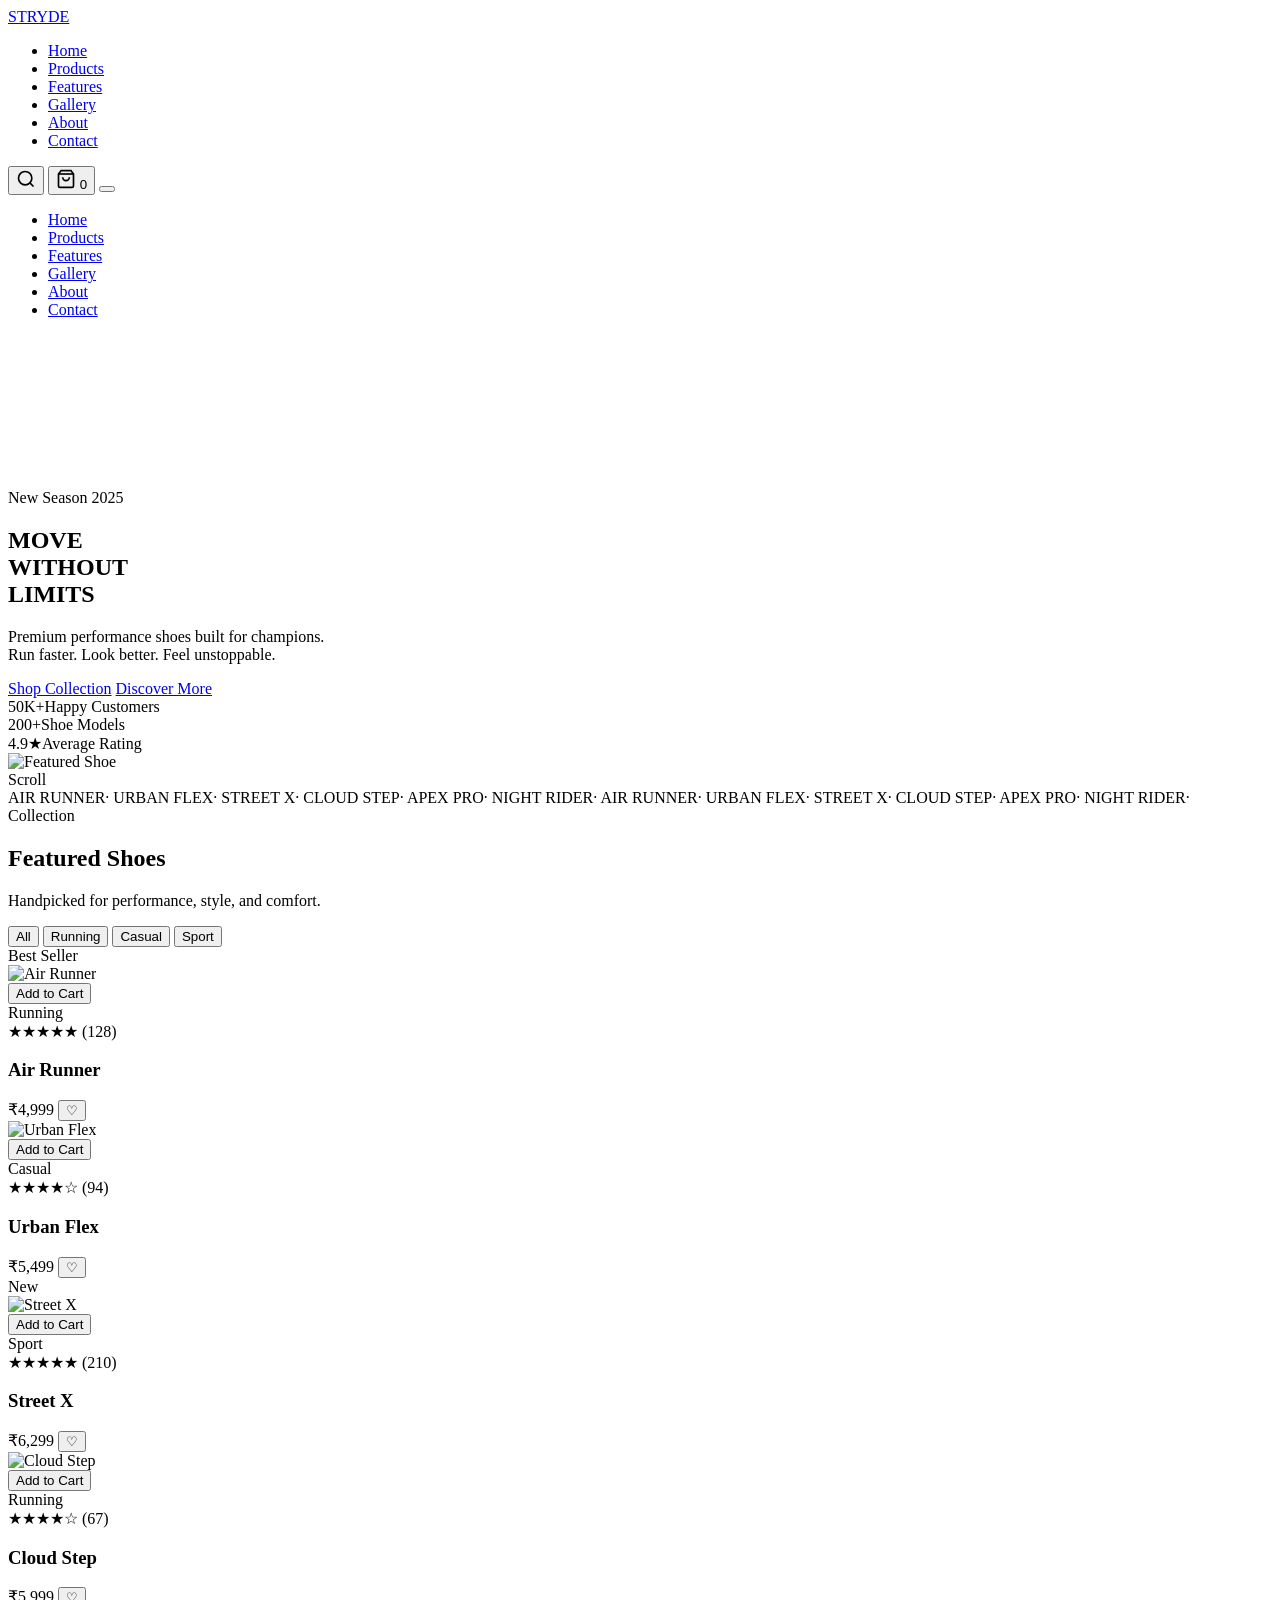
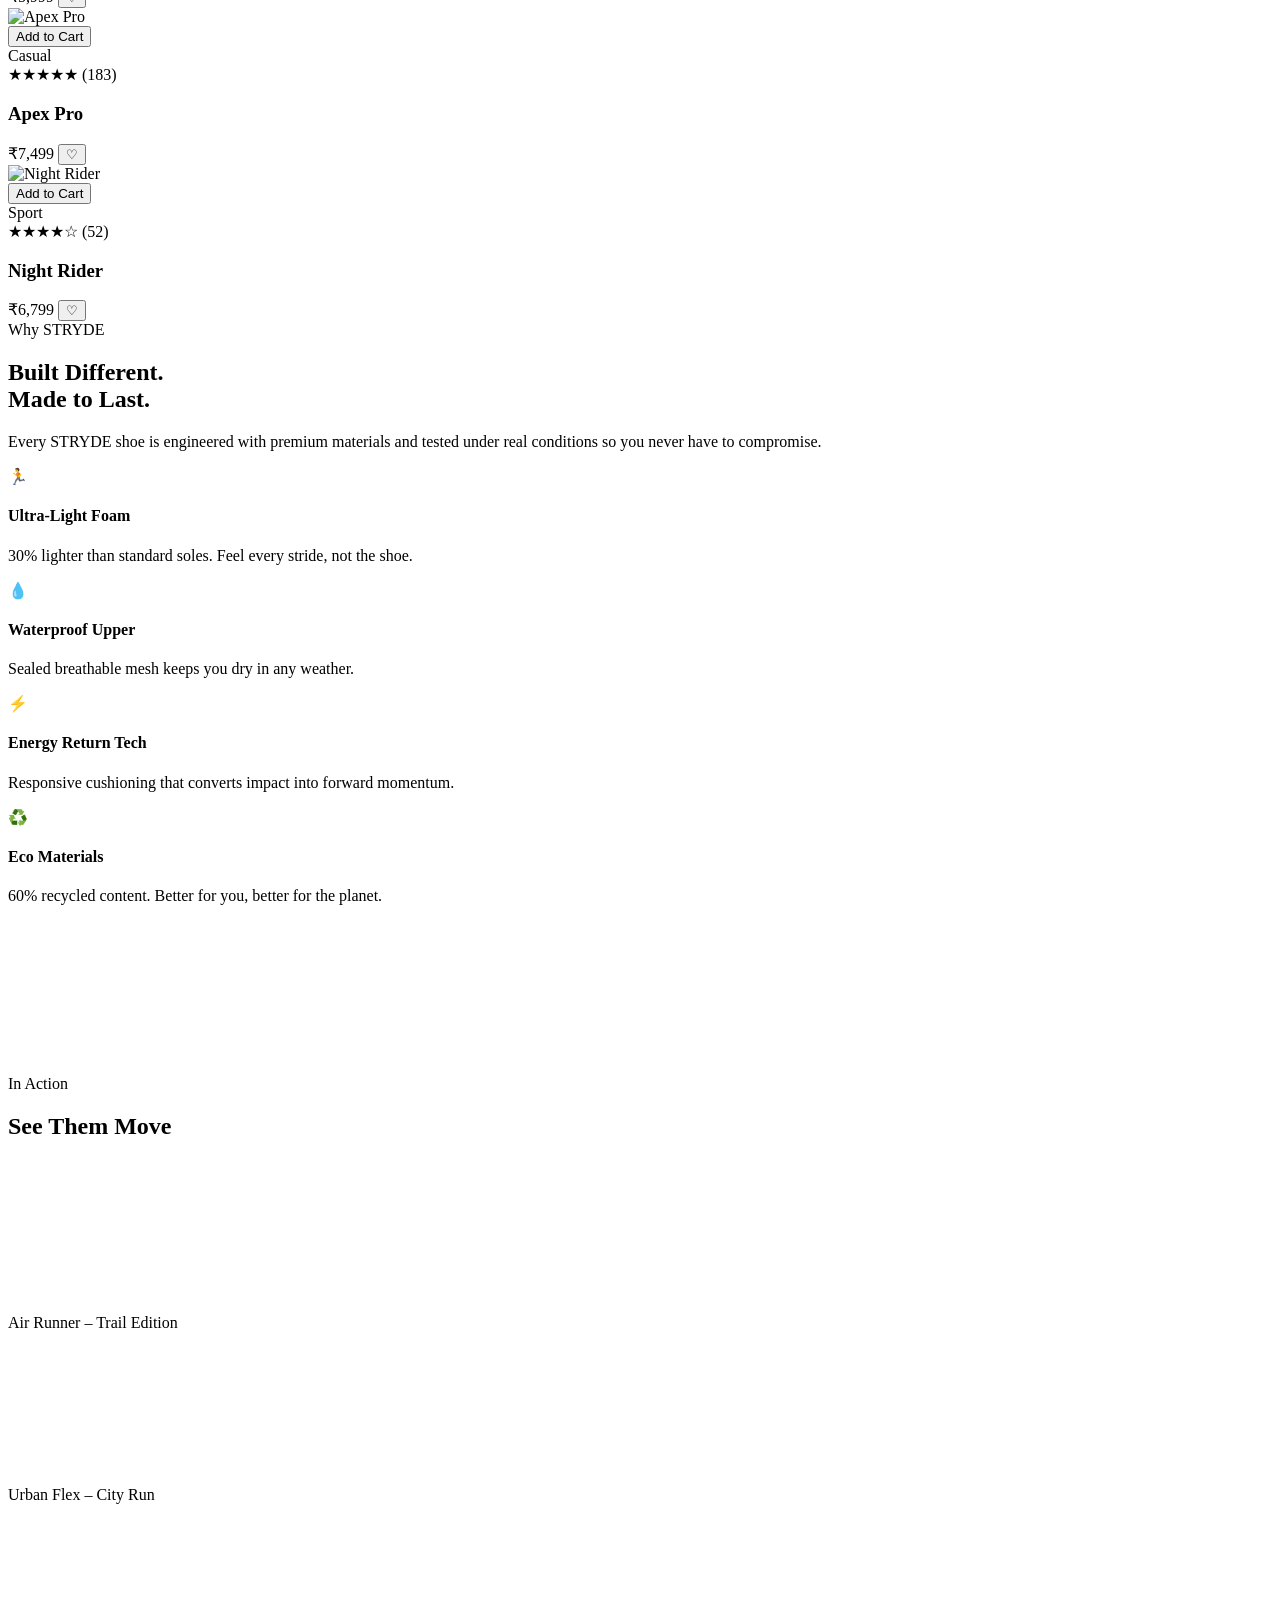
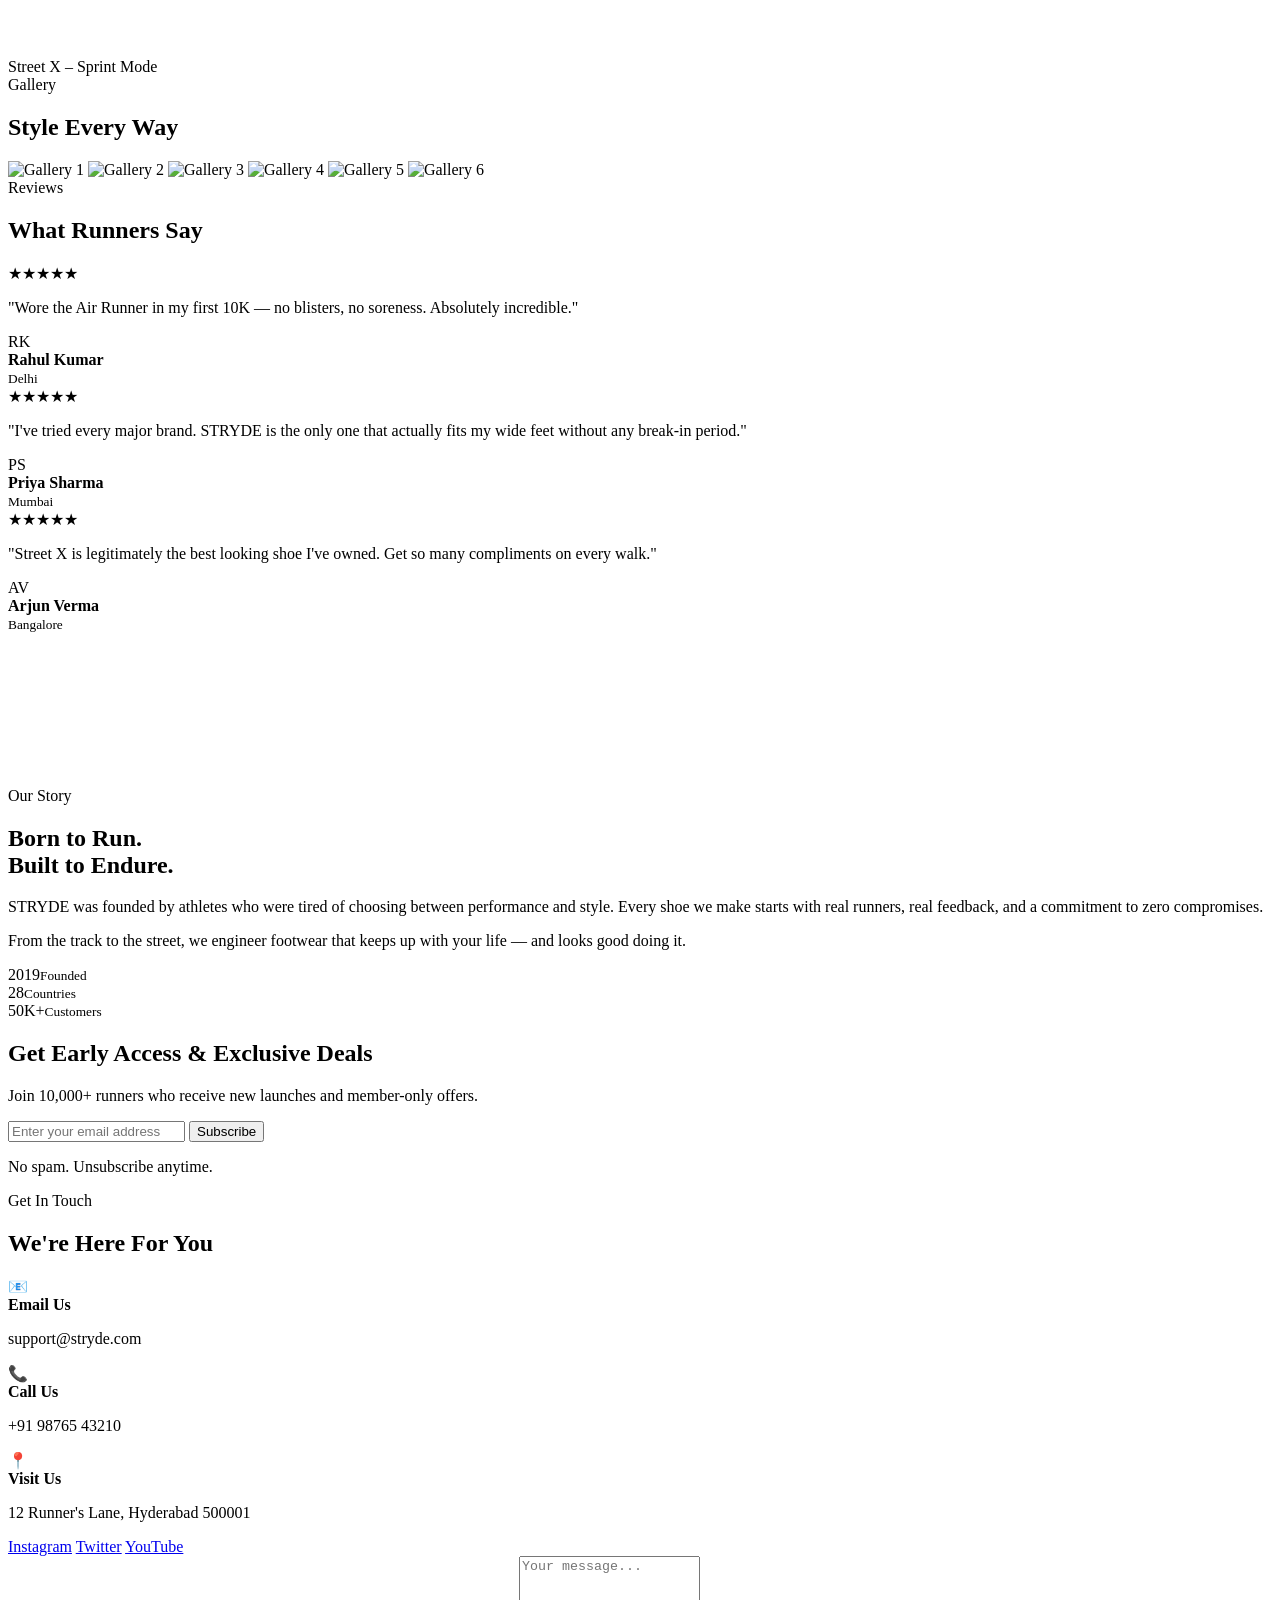
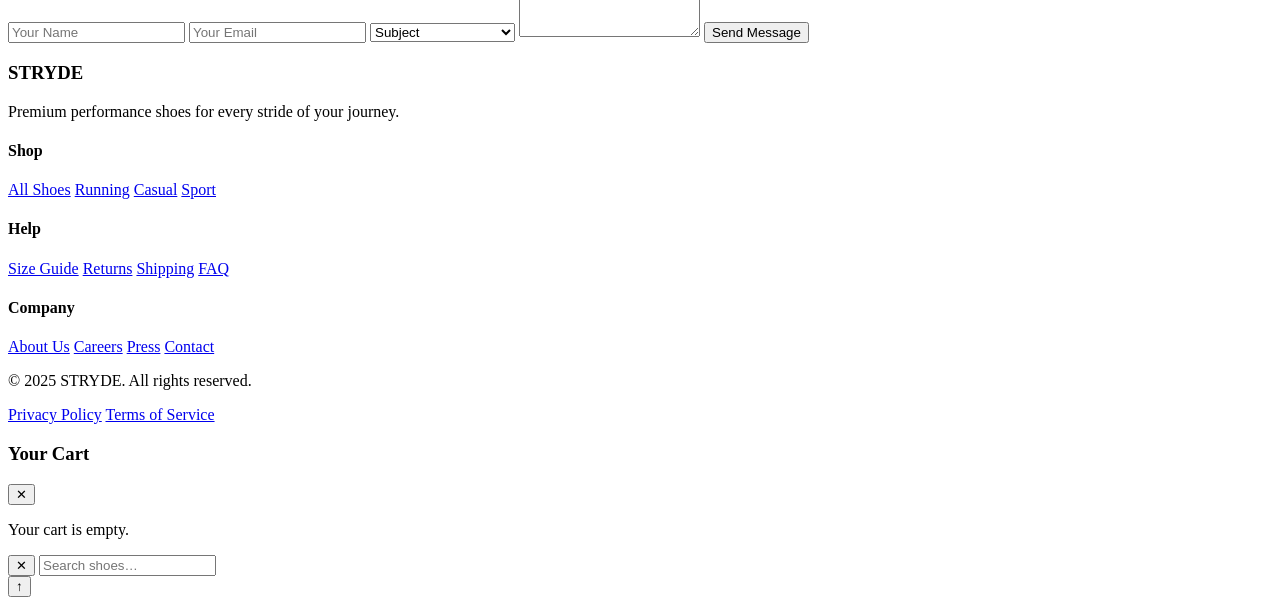
==== index.html @ 914f5aed "Add initial index.html for STRYDE website" ====
<!DOCTYPE html>
<html lang="en">
<head>
  <meta charset="UTF-8">
  <meta name="viewport" content="width=device-width, initial-scale=1.0">
  <title>STRYDE – Premium Performance Shoes</title>
  <meta name="description" content="STRYDE – Premium performance shoes. Run faster. Look better. Feel unstoppable.">
  <link rel="preconnect" href="https://fonts.googleapis.com">
  <link href="https://fonts.googleapis.com/css2?family=Bebas+Neue&family=Inter:wght@300;400;500;600;700&display=swap" rel="stylesheet">
  <link rel="stylesheet" href="style.css">
</head>
<body>

<!-- ===== NAVBAR ===== -->
<header id="navbar">
  <nav class="nav-container">
    <a href="#" class="logo">STRYDE</a>
    <ul class="nav-links">
      <li><a href="#hero">Home</a></li>
      <li><a href="#products">Products</a></li>
      <li><a href="#features">Features</a></li>
      <li><a href="#gallery">Gallery</a></li>
      <li><a href="#about">About</a></li>
      <li><a href="#contact">Contact</a></li>
    </ul>
    <div class="nav-actions">
      <button class="icon-btn" id="searchBtn" aria-label="Search">
        <svg width="20" height="20" fill="none" stroke="currentColor" stroke-width="2" viewBox="0 0 24 24"><circle cx="11" cy="11" r="8"/><path d="m21 21-4.35-4.35"/></svg>
      </button>
      <button class="icon-btn cart-btn" id="cartBtn" aria-label="Cart">
        <svg width="20" height="20" fill="none" stroke="currentColor" stroke-width="2" viewBox="0 0 24 24"><path d="M6 2 3 6v14a2 2 0 0 0 2 2h14a2 2 0 0 0 2-2V6l-3-4z"/><line x1="3" y1="6" x2="21" y2="6"/><path d="M16 10a4 4 0 0 1-8 0"/></svg>
        <span class="cart-count" id="cartCount">0</span>
      </button>
      <button class="hamburger" id="hamburger" aria-label="Menu">
        <span></span><span></span><span></span>
      </button>
    </div>
  </nav>
</header>

<!-- Mobile Menu -->
<div class="mobile-menu" id="mobileMenu">
  <ul>
    <li><a href="#hero" class="mob-link">Home</a></li>
    <li><a href="#products" class="mob-link">Products</a></li>
    <li><a href="#features" class="mob-link">Features</a></li>
    <li><a href="#gallery" class="mob-link">Gallery</a></li>
    <li><a href="#about" class="mob-link">About</a></li>
    <li><a href="#contact" class="mob-link">Contact</a></li>
  </ul>
</div>

<!-- ===== HERO ===== -->
<section id="hero" class="hero">
  <div class="hero-bg-video">
    <video autoplay muted loop playsinline>
      <source src="video/video.mp4" type="video/mp4">
    </video>
    <div class="hero-overlay"></div>
  </div>
  <div class="hero-content">
    <span class="hero-eyebrow">New Season 2025</span>
    <h1 class="hero-title">MOVE<br><span class="outline-text">WITHOUT</span><br>LIMITS</h1>
    <p class="hero-sub">Premium performance shoes built for champions.<br>Run faster. Look better. Feel unstoppable.</p>
    <div class="hero-cta">
      <a href="#products" class="btn-primary">Shop Collection</a>
      <a href="#features" class="btn-ghost">Discover More</a>
    </div>
    <div class="hero-stats">
      <div class="stat"><span class="stat-num">50K+</span><span class="stat-label">Happy Customers</span></div>
      <div class="stat-divider"></div>
      <div class="stat"><span class="stat-num">200+</span><span class="stat-label">Shoe Models</span></div>
      <div class="stat-divider"></div>
      <div class="stat"><span class="stat-num">4.9★</span><span class="stat-label">Average Rating</span></div>
    </div>
  </div>
  <div class="hero-shoe-img">
    <img src="images/shoe1.jpg" alt="Featured Shoe" class="floating-shoe">
  </div>
  <div class="scroll-hint">
    <span>Scroll</span>
    <div class="scroll-line"></div>
  </div>
</section>

<!-- ===== MARQUEE ===== -->
<div class="marquee-band">
  <div class="marquee-track">
    <span>AIR RUNNER</span><span>·</span>
    <span>URBAN FLEX</span><span>·</span>
    <span>STREET X</span><span>·</span>
    <span>CLOUD STEP</span><span>·</span>
    <span>APEX PRO</span><span>·</span>
    <span>NIGHT RIDER</span><span>·</span>
    <span>AIR RUNNER</span><span>·</span>
    <span>URBAN FLEX</span><span>·</span>
    <span>STREET X</span><span>·</span>
    <span>CLOUD STEP</span><span>·</span>
    <span>APEX PRO</span><span>·</span>
    <span>NIGHT RIDER</span><span>·</span>
  </div>
</div>

<!-- ===== PRODUCTS ===== -->
<section id="products" class="products section">
  <div class="section-header">
    <span class="section-label">Collection</span>
    <h2 class="section-title">Featured Shoes</h2>
    <p class="section-sub">Handpicked for performance, style, and comfort.</p>
  </div>

  <!-- Filter -->
  <div class="filter-bar">
    <button class="filter-btn active" data-filter="all">All</button>
    <button class="filter-btn" data-filter="running">Running</button>
    <button class="filter-btn" data-filter="casual">Casual</button>
    <button class="filter-btn" data-filter="sport">Sport</button>
  </div>

  <div class="product-grid">

    <div class="card" data-category="running">
      <div class="card-badge">Best Seller</div>
      <div class="card-img-wrap">
        <img src="images/shoe1.jpg" alt="Air Runner">
        <div class="card-overlay">
          <button class="quick-add" data-name="Air Runner" data-price="4999">Add to Cart</button>
        </div>
      </div>
      <div class="card-body">
        <div class="card-meta">
          <span class="card-cat">Running</span>
          <div class="card-rating">★★★★★ <span>(128)</span></div>
        </div>
        <h3>Air Runner</h3>
        <div class="card-footer">
          <span class="price">₹4,999</span>
          <button class="wishlist-btn" aria-label="Wishlist">♡</button>
        </div>
      </div>
    </div>

    <div class="card" data-category="casual">
      <div class="card-img-wrap">
        <img src="images/shoe2.jpg" alt="Urban Flex">
        <div class="card-overlay">
          <button class="quick-add" data-name="Urban Flex" data-price="5499">Add to Cart</button>
        </div>
      </div>
      <div class="card-body">
        <div class="card-meta">
          <span class="card-cat">Casual</span>
          <div class="card-rating">★★★★☆ <span>(94)</span></div>
        </div>
        <h3>Urban Flex</h3>
        <div class="card-footer">
          <span class="price">₹5,499</span>
          <button class="wishlist-btn" aria-label="Wishlist">♡</button>
        </div>
      </div>
    </div>

    <div class="card" data-category="sport">
      <div class="card-badge new-badge">New</div>
      <div class="card-img-wrap">
        <img src="images/shoe3.jpg" alt="Street X">
        <div class="card-overlay">
          <button class="quick-add" data-name="Street X" data-price="6299">Add to Cart</button>
        </div>
      </div>
      <div class="card-body">
        <div class="card-meta">
          <span class="card-cat">Sport</span>
          <div class="card-rating">★★★★★ <span>(210)</span></div>
        </div>
        <h3>Street X</h3>
        <div class="card-footer">
          <span class="price">₹6,299</span>
          <button class="wishlist-btn" aria-label="Wishlist">♡</button>
        </div>
      </div>
    </div>

    <div class="card" data-category="running">
      <div class="card-img-wrap">
        <img src="images/shoe4.jpg" alt="Cloud Step">
        <div class="card-overlay">
          <button class="quick-add" data-name="Cloud Step" data-price="5999">Add to Cart</button>
        </div>
      </div>
      <div class="card-body">
        <div class="card-meta">
          <span class="card-cat">Running</span>
          <div class="card-rating">★★★★☆ <span>(67)</span></div>
        </div>
        <h3>Cloud Step</h3>
        <div class="card-footer">
          <span class="price">₹5,999</span>
          <button class="wishlist-btn" aria-label="Wishlist">♡</button>
        </div>
      </div>
    </div>

    <div class="card" data-category="casual">
      <div class="card-img-wrap">
        <img src="images/shoe5.jpg" alt="Apex Pro">
        <div class="card-overlay">
          <button class="quick-add" data-name="Apex Pro" data-price="7499">Add to Cart</button>
        </div>
      </div>
      <div class="card-body">
        <div class="card-meta">
          <span class="card-cat">Casual</span>
          <div class="card-rating">★★★★★ <span>(183)</span></div>
        </div>
        <h3>Apex Pro</h3>
        <div class="card-footer">
          <span class="price">₹7,499</span>
          <button class="wishlist-btn" aria-label="Wishlist">♡</button>
        </div>
      </div>
    </div>

    <div class="card" data-category="sport">
      <div class="card-img-wrap">
        <img src="images/shoe6.jpg" alt="Night Rider">
        <div class="card-overlay">
          <button class="quick-add" data-name="Night Rider" data-price="6799">Add to Cart</button>
        </div>
      </div>
      <div class="card-body">
        <div class="card-meta">
          <span class="card-cat">Sport</span>
          <div class="card-rating">★★★★☆ <span>(52)</span></div>
        </div>
        <h3>Night Rider</h3>
        <div class="card-footer">
          <span class="price">₹6,799</span>
          <button class="wishlist-btn" aria-label="Wishlist">♡</button>
        </div>
      </div>
    </div>

  </div>
</section>

<!-- ===== FEATURES ===== -->
<section id="features" class="features section">
  <div class="features-inner">
    <div class="features-text">
      <span class="section-label">Why STRYDE</span>
      <h2 class="section-title">Built Different.<br>Made to Last.</h2>
      <p>Every STRYDE shoe is engineered with premium materials and tested under real conditions so you never have to compromise.</p>
      <div class="feature-list">
        <div class="feature-item">
          <div class="feature-icon">🏃</div>
          <div>
            <h4>Ultra-Light Foam</h4>
            <p>30% lighter than standard soles. Feel every stride, not the shoe.</p>
          </div>
        </div>
        <div class="feature-item">
          <div class="feature-icon">💧</div>
          <div>
            <h4>Waterproof Upper</h4>
            <p>Sealed breathable mesh keeps you dry in any weather.</p>
          </div>
        </div>
        <div class="feature-item">
          <div class="feature-icon">⚡</div>
          <div>
            <h4>Energy Return Tech</h4>
            <p>Responsive cushioning that converts impact into forward momentum.</p>
          </div>
        </div>
        <div class="feature-item">
          <div class="feature-icon">♻️</div>
          <div>
            <h4>Eco Materials</h4>
            <p>60% recycled content. Better for you, better for the planet.</p>
          </div>
        </div>
      </div>
    </div>
    <div class="features-media">
      <video autoplay muted loop playsinline class="features-video">
        <source src="video/video1.mp4" type="video/mp4">
      </video>
    </div>
  </div>
</section>

<!-- ===== VIDEO SHOWCASE ===== -->
<section class="video-showcase section">
  <div class="section-header">
    <span class="section-label">In Action</span>
    <h2 class="section-title">See Them Move</h2>
  </div>
  <div class="video-grid">
    <div class="video-item big">
      <video autoplay muted loop playsinline>
        <source src="video/video2.mp4" type="video/mp4">
      </video>
      <div class="video-label">Air Runner – Trail Edition</div>
    </div>
    <div class="video-col">
      <div class="video-item">
        <video autoplay muted loop playsinline>
          <source src="video/video3.mp4" type="video/mp4">
        </video>
        <div class="video-label">Urban Flex – City Run</div>
      </div>
      <div class="video-item">
        <video autoplay muted loop playsinline>
          <source src="video/video4.mp4" type="video/mp4">
        </video>
        <div class="video-label">Street X – Sprint Mode</div>
      </div>
    </div>
  </div>
</section>

<!-- ===== GALLERY ===== -->
<section id="gallery" class="gallery section">
  <div class="section-header">
    <span class="section-label">Gallery</span>
    <h2 class="section-title">Style Every Way</h2>
  </div>
  <div class="gallery-grid">
    <img src="images/shoe1.jpg" alt="Gallery 1" class="gallery-img">
    <img src="images/shoe2.jpg" alt="Gallery 2" class="gallery-img">
    <img src="images/shoe3.jpg" alt="Gallery 3" class="gallery-img">
    <img src="images/shoe4.jpg" alt="Gallery 4" class="gallery-img">
    <img src="images/shoe5.jpg" alt="Gallery 5" class="gallery-img">
    <img src="images/shoe6.jpg" alt="Gallery 6" class="gallery-img">
  </div>
</section>

<!-- ===== TESTIMONIALS ===== -->
<section class="testimonials section">
  <div class="section-header">
    <span class="section-label">Reviews</span>
    <h2 class="section-title">What Runners Say</h2>
  </div>
  <div class="testimonial-grid">
    <div class="testimonial-card">
      <div class="stars">★★★★★</div>
      <p>"Wore the Air Runner in my first 10K — no blisters, no soreness. Absolutely incredible."</p>
      <div class="reviewer">
        <div class="avatar">RK</div>
        <div><strong>Rahul Kumar</strong><br><small>Delhi</small></div>
      </div>
    </div>
    <div class="testimonial-card featured-review">
      <div class="stars">★★★★★</div>
      <p>"I've tried every major brand. STRYDE is the only one that actually fits my wide feet without any break-in period."</p>
      <div class="reviewer">
        <div class="avatar">PS</div>
        <div><strong>Priya Sharma</strong><br><small>Mumbai</small></div>
      </div>
    </div>
    <div class="testimonial-card">
      <div class="stars">★★★★★</div>
      <p>"Street X is legitimately the best looking shoe I've owned. Get so many compliments on every walk."</p>
      <div class="reviewer">
        <div class="avatar">AV</div>
        <div><strong>Arjun Verma</strong><br><small>Bangalore</small></div>
      </div>
    </div>
  </div>
</section>

<!-- ===== ABOUT ===== -->
<section id="about" class="about section">
  <div class="about-inner">
    <div class="about-media">
      <video autoplay muted loop playsinline>
        <source src="video/video5.mp4" type="video/mp4">
      </video>
    </div>
    <div class="about-text">
      <span class="section-label">Our Story</span>
      <h2 class="section-title">Born to Run.<br>Built to Endure.</h2>
      <p>STRYDE was founded by athletes who were tired of choosing between performance and style. Every shoe we make starts with real runners, real feedback, and a commitment to zero compromises.</p>
      <p style="margin-top:16px;">From the track to the street, we engineer footwear that keeps up with your life — and looks good doing it.</p>
      <div class="about-numbers">
        <div><span>2019</span><small>Founded</small></div>
        <div><span>28</span><small>Countries</small></div>
        <div><span>50K+</span><small>Customers</small></div>
      </div>
    </div>
  </div>
</section>

<!-- ===== NEWSLETTER ===== -->
<section class="newsletter">
  <div class="newsletter-inner">
    <h2>Get Early Access & Exclusive Deals</h2>
    <p>Join 10,000+ runners who receive new launches and member-only offers.</p>
    <form class="newsletter-form" id="newsletterForm">
      <input type="email" placeholder="Enter your email address" required>
      <button type="submit">Subscribe</button>
    </form>
    <p class="newsletter-note">No spam. Unsubscribe anytime.</p>
  </div>
</section>

<!-- ===== CONTACT ===== -->
<section id="contact" class="contact section">
  <div class="section-header">
    <span class="section-label">Get In Touch</span>
    <h2 class="section-title">We're Here For You</h2>
  </div>
  <div class="contact-inner">
    <div class="contact-info">
      <div class="contact-item">
        <span class="contact-icon">📧</span>
        <div>
          <strong>Email Us</strong>
          <p>support@stryde.com</p>
        </div>
      </div>
      <div class="contact-item">
        <span class="contact-icon">📞</span>
        <div>
          <strong>Call Us</strong>
          <p>+91 98765 43210</p>
        </div>
      </div>
      <div class="contact-item">
        <span class="contact-icon">📍</span>
        <div>
          <strong>Visit Us</strong>
          <p>12 Runner's Lane, Hyderabad 500001</p>
        </div>
      </div>
      <div class="social-links">
        <a href="#" class="social-btn">Instagram</a>
        <a href="#" class="social-btn">Twitter</a>
        <a href="#" class="social-btn">YouTube</a>
      </div>
    </div>
    <form class="contact-form" id="contactForm">
      <input type="text" placeholder="Your Name" required>
      <input type="email" placeholder="Your Email" required>
      <select>
        <option value="">Subject</option>
        <option>Order Enquiry</option>
        <option>Returns & Exchange</option>
        <option>Product Info</option>
        <option>Other</option>
      </select>
      <textarea placeholder="Your message..." rows="5" required></textarea>
      <button type="submit" class="btn-primary">Send Message</button>
    </form>
  </div>
</section>

<!-- ===== FOOTER ===== -->
<footer class="footer">
  <div class="footer-inner">
    <div class="footer-brand">
      <h3 class="logo">STRYDE</h3>
      <p>Premium performance shoes for every stride of your journey.</p>
    </div>
    <div class="footer-links">
      <div class="footer-col">
        <h4>Shop</h4>
        <a href="#products">All Shoes</a>
        <a href="#">Running</a>
        <a href="#">Casual</a>
        <a href="#">Sport</a>
      </div>
      <div class="footer-col">
        <h4>Help</h4>
        <a href="#">Size Guide</a>
        <a href="#">Returns</a>
        <a href="#">Shipping</a>
        <a href="#">FAQ</a>
      </div>
      <div class="footer-col">
        <h4>Company</h4>
        <a href="#about">About Us</a>
        <a href="#">Careers</a>
        <a href="#">Press</a>
        <a href="#contact">Contact</a>
      </div>
    </div>
  </div>
  <div class="footer-bottom">
    <p>© 2025 STRYDE. All rights reserved.</p>
    <div>
      <a href="#">Privacy Policy</a>
      <a href="#">Terms of Service</a>
    </div>
  </div>
</footer>

<!-- ===== CART SIDEBAR ===== -->
<div class="cart-sidebar" id="cartSidebar">
  <div class="cart-header">
    <h3>Your Cart</h3>
    <button id="closeCart">✕</button>
  </div>
  <div class="cart-items" id="cartItems">
    <p class="cart-empty">Your cart is empty.</p>
  </div>
  <div class="cart-footer" id="cartFooter" style="display:none">
    <div class="cart-total">Total: <span id="cartTotal">₹0</span></div>
    <button class="btn-primary" style="width:100%">Checkout</button>
  </div>
</div>
<div class="cart-backdrop" id="cartBackdrop"></div>

<!-- ===== SEARCH OVERLAY ===== -->
<div class="search-overlay" id="searchOverlay">
  <button class="search-close" id="closeSearch">✕</button>
  <input type="text" id="searchInput" placeholder="Search shoes…" autocomplete="off">
  <div class="search-results" id="searchResults"></div>
</div>

<!-- ===== TOAST ===== -->
<div class="toast" id="toast"></div>

<!-- ===== BACK TO TOP ===== -->
<button class="back-top" id="backTop" aria-label="Back to top">↑</button>

<script src="script.js"></script>
</body>
</html>
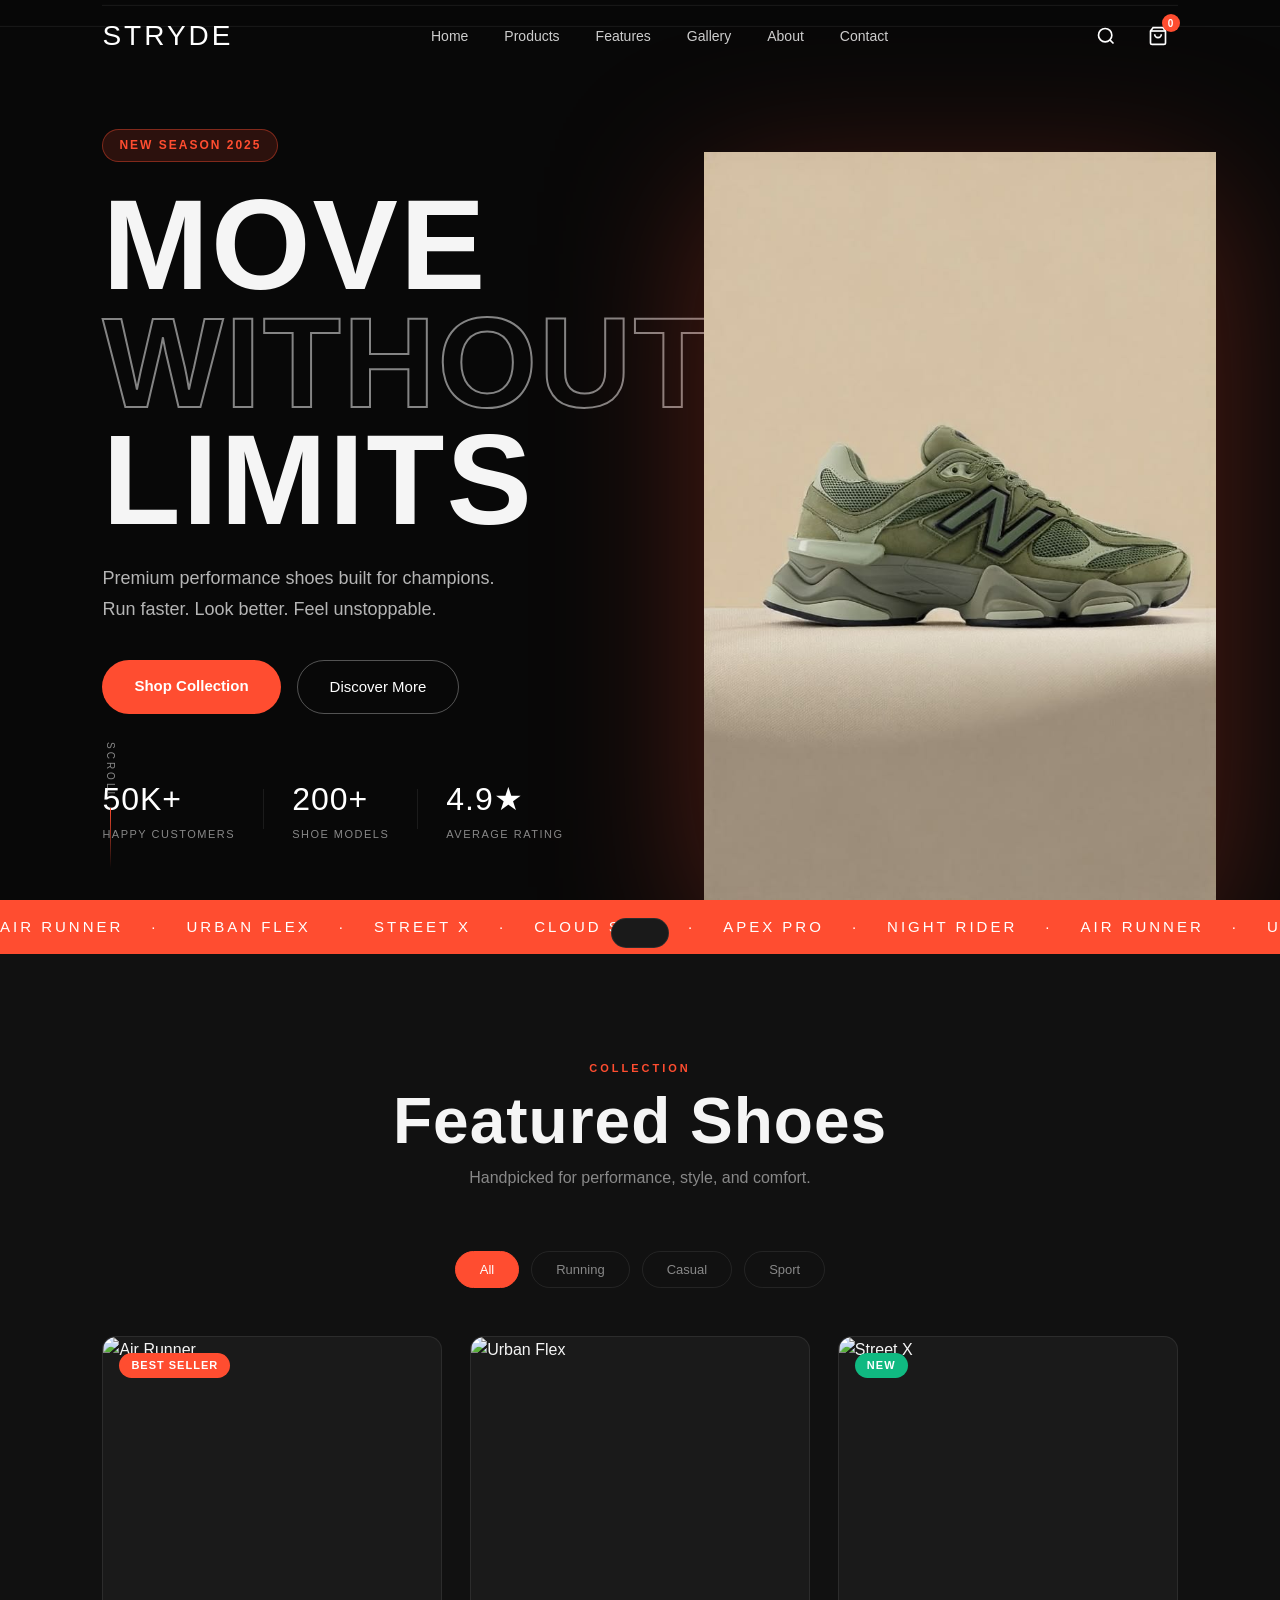
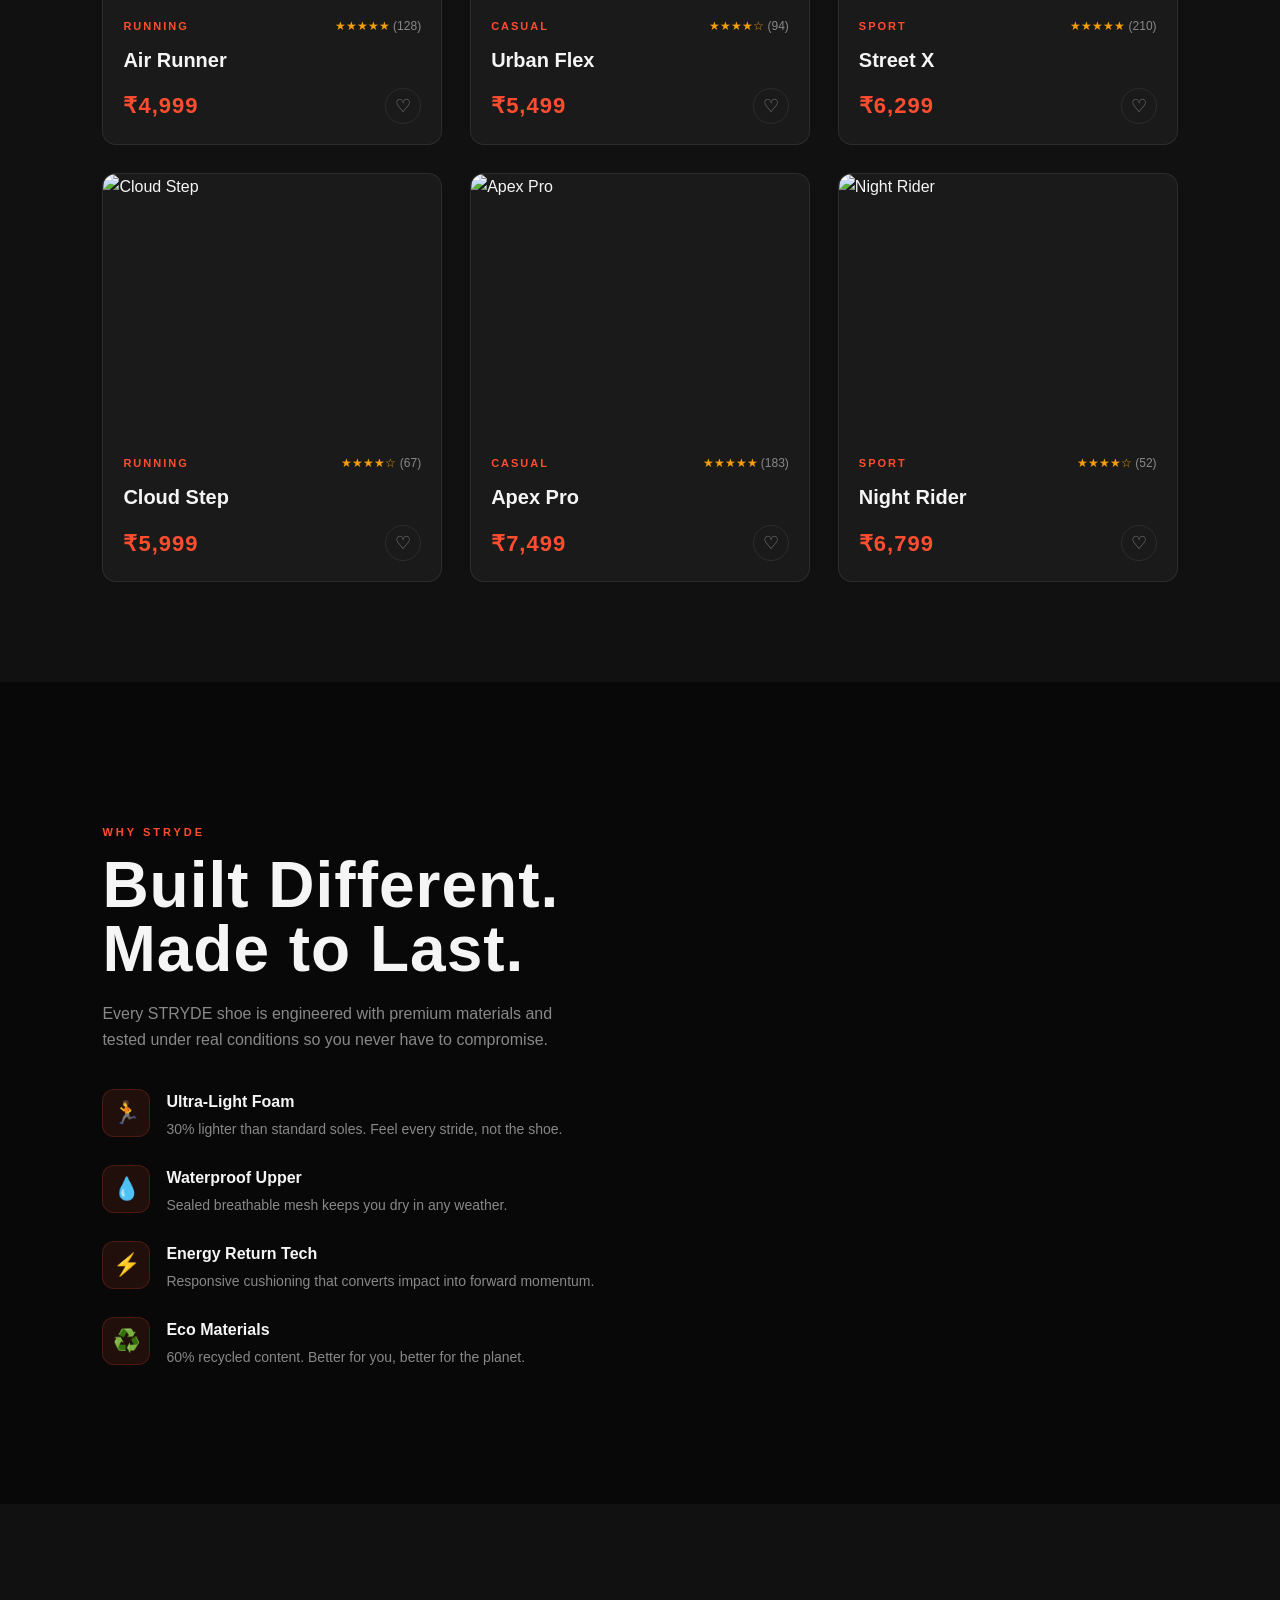
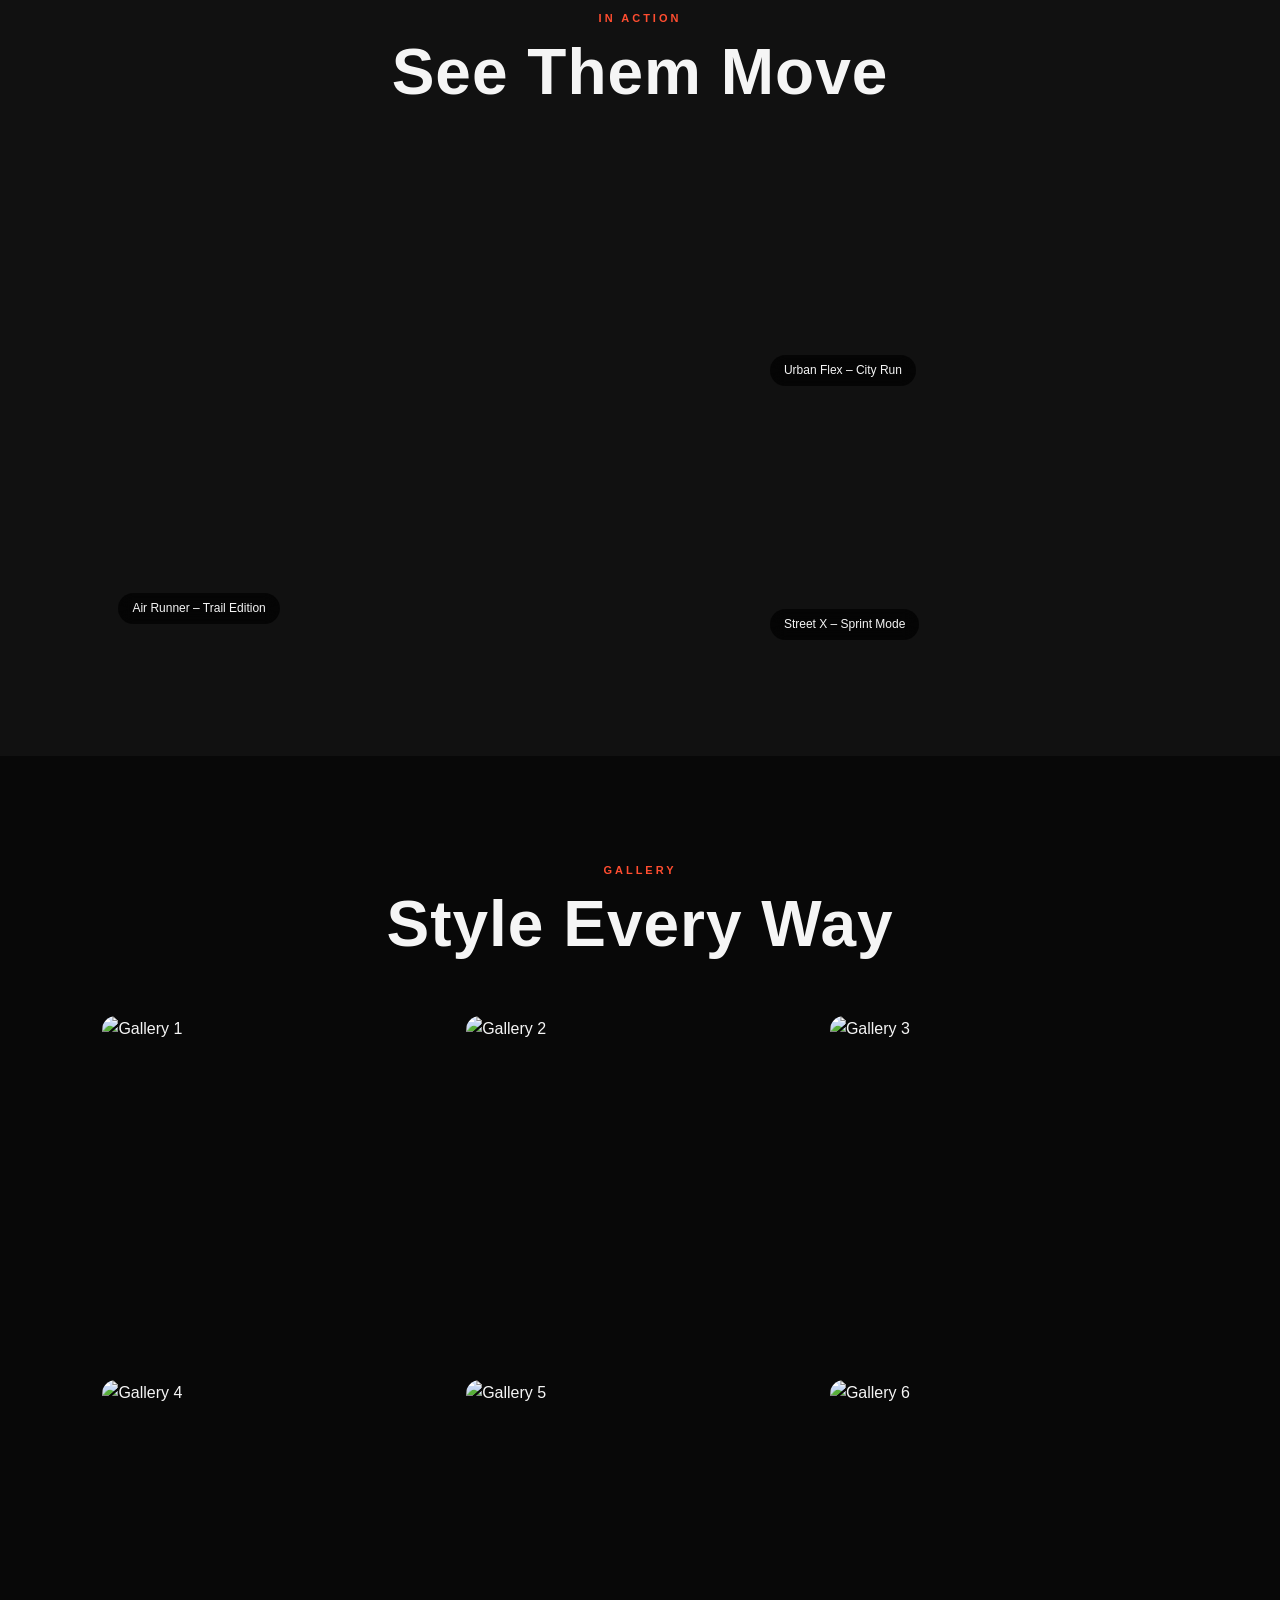
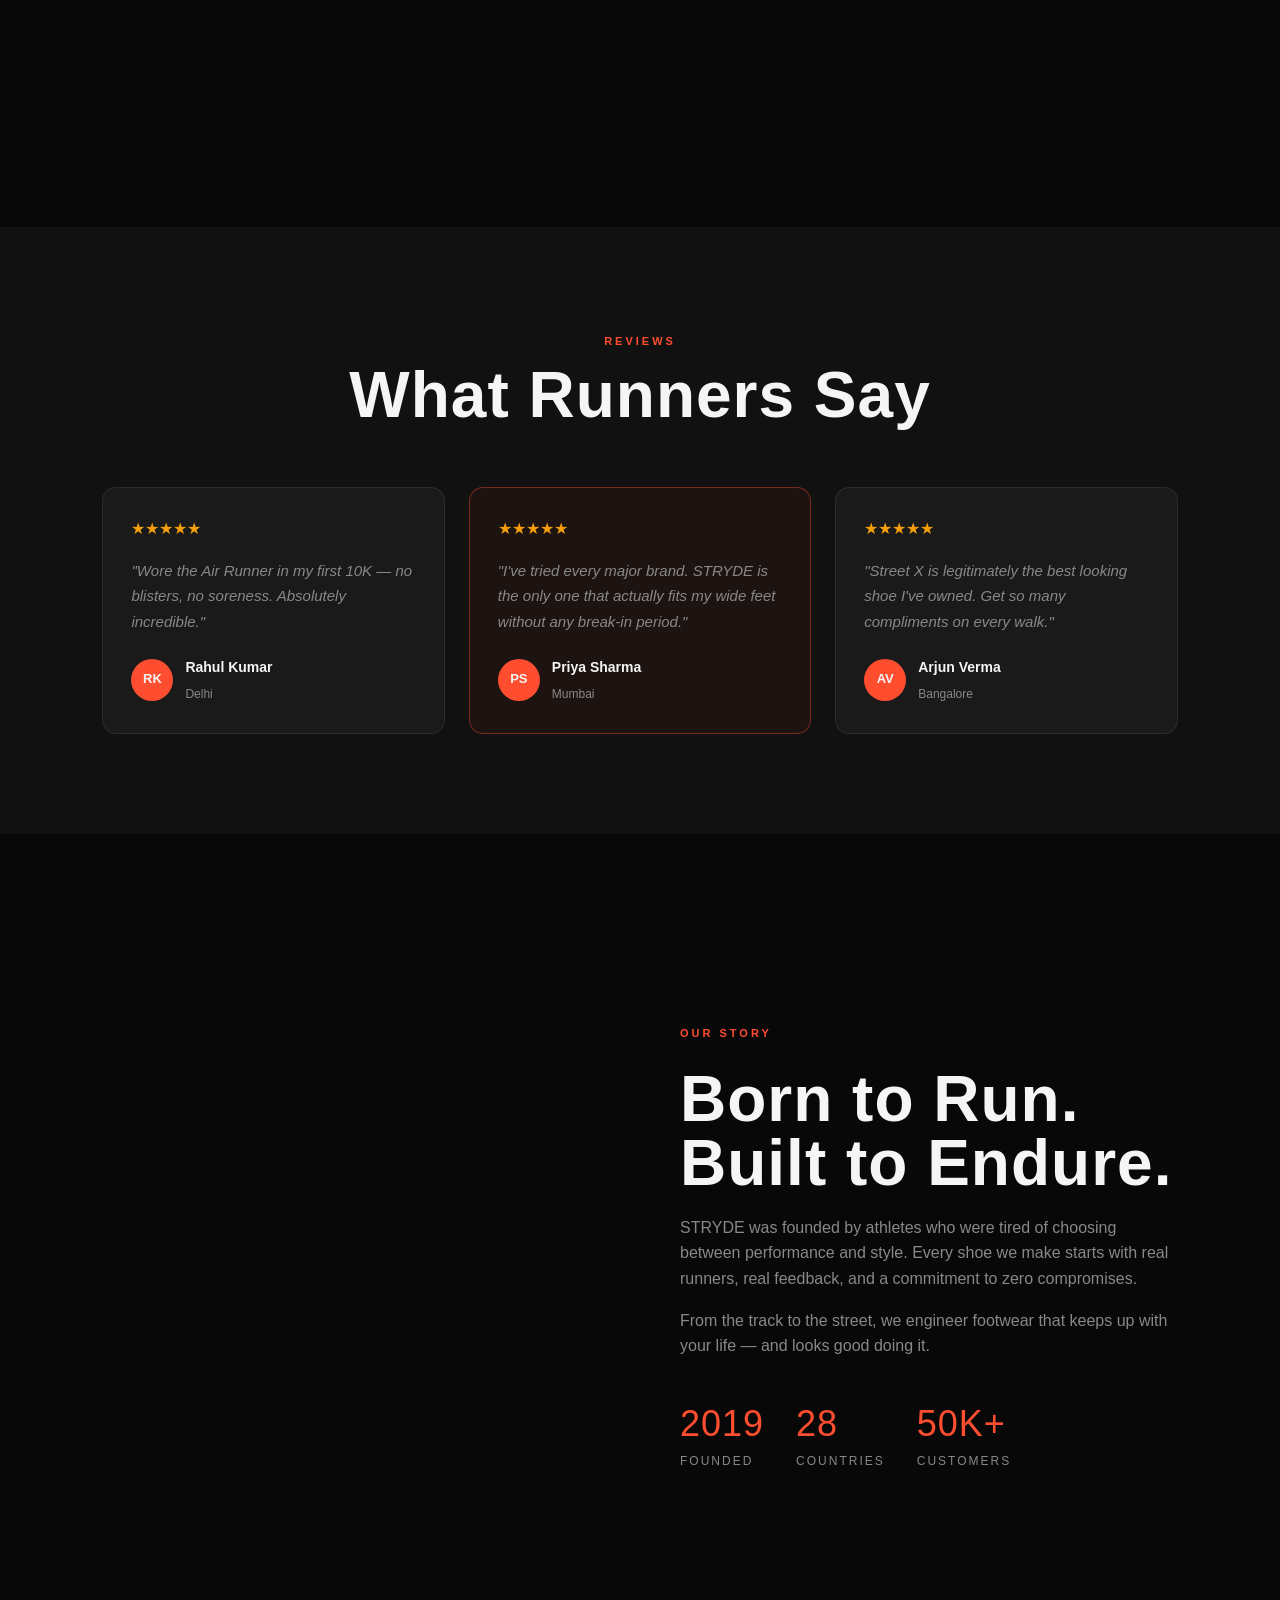
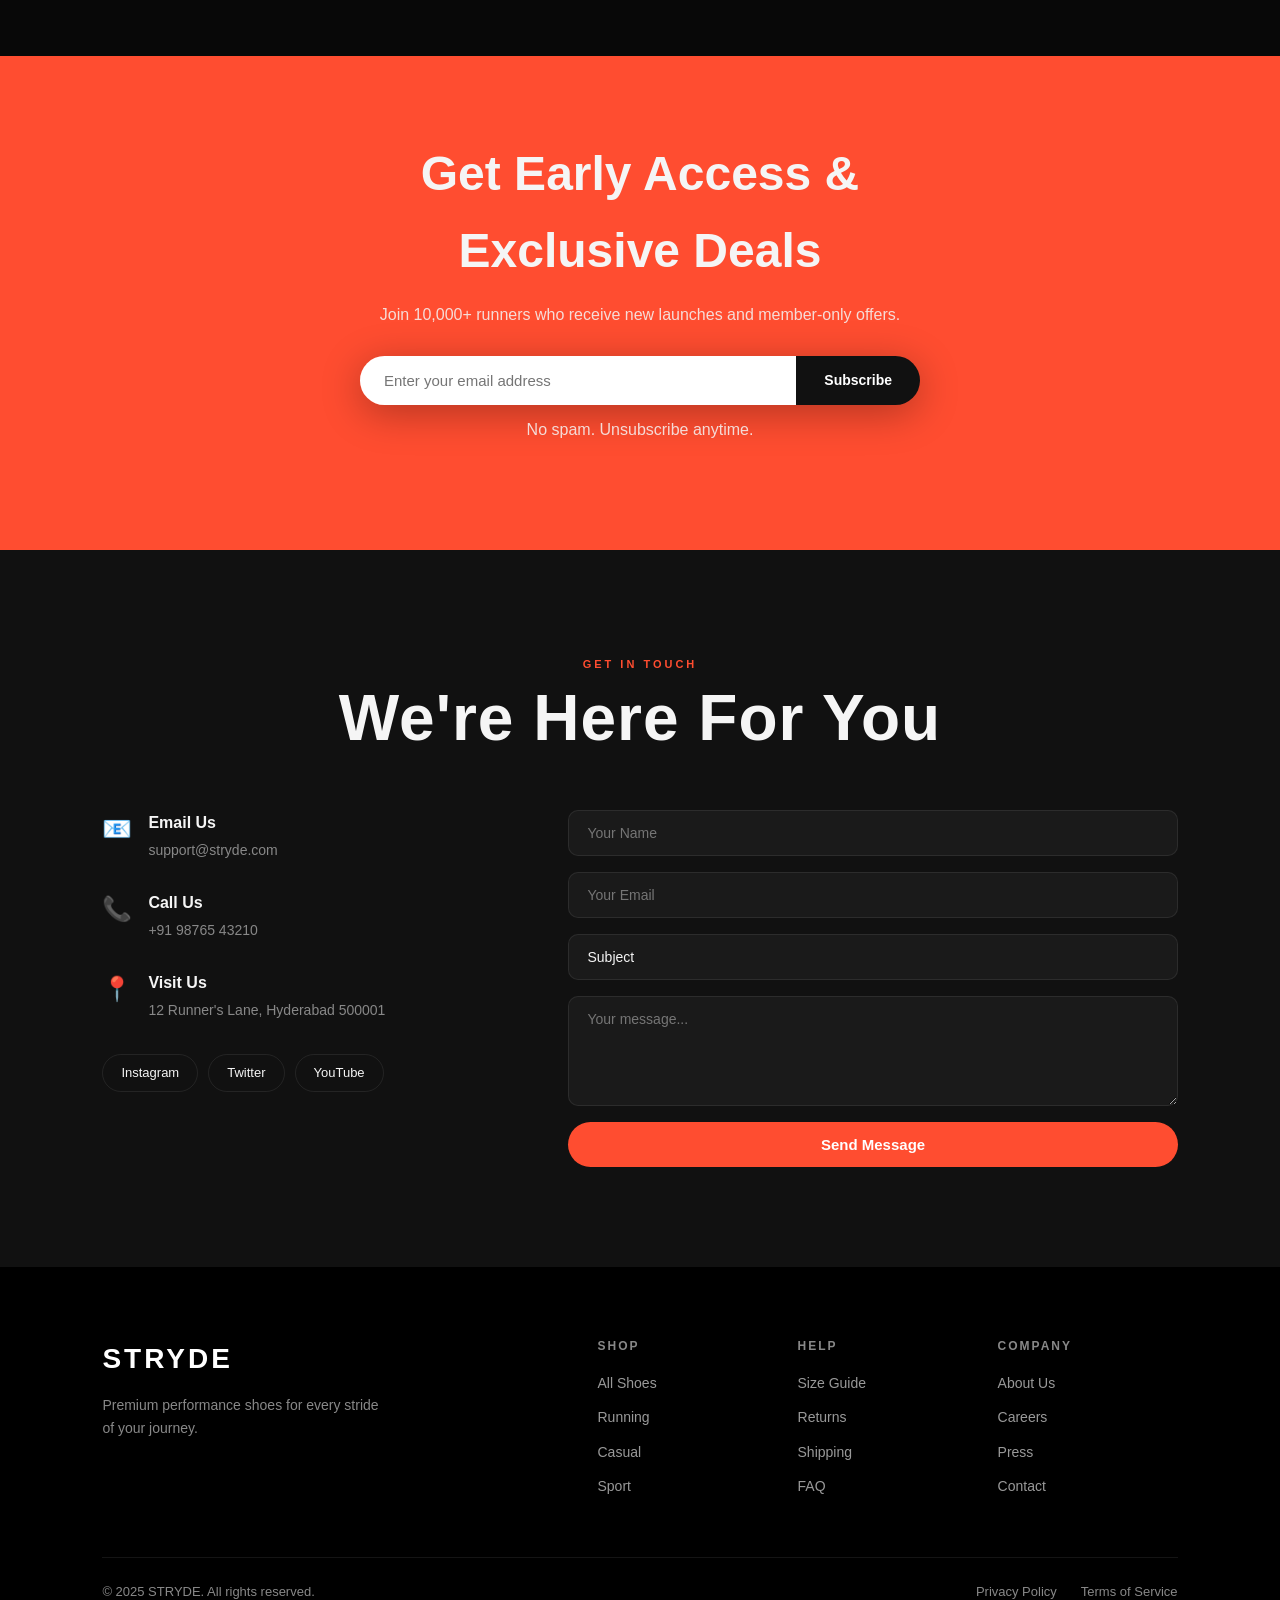
==== commit cf1bf2a8: "Update index.html" ====
--- a/index.html
+++ b/index.html
@@ -75,7 +75,7 @@
     </div>
   </div>
   <div class="hero-shoe-img">
-    <img src="images/shoe1.jpg" alt="Featured Shoe" class="floating-shoe">
+    <img src="shoe1.jpg" alt="Featured Shoe" class="floating-shoe">
   </div>
   <div class="scroll-hint">
     <span>Scroll</span>
--- a/style.css
+++ b/style.css
@@ -0,0 +1,1053 @@
+/* ===== RESET & BASE ===== */
+*, *::before, *::after {
+  margin: 0;
+  padding: 0;
+  box-sizing: border-box;
+}
+
+:root {
+  --accent: #ff4d30;
+  --accent-dark: #d93a1f;
+  --bg: #080808;
+  --bg2: #111111;
+  --bg3: #1a1a1a;
+  --border: rgba(255,255,255,0.08);
+  --text: #f5f5f5;
+  --text-muted: #888;
+  --display: 'Bebas Neue', sans-serif;
+  --body: 'Inter', sans-serif;
+  --nav-h: 72px;
+  --radius: 14px;
+  --transition: 0.3s cubic-bezier(0.4, 0, 0.2, 1);
+}
+
+html { scroll-behavior: smooth; }
+
+body {
+  background: var(--bg);
+  color: var(--text);
+  font-family: var(--body);
+  line-height: 1.6;
+  overflow-x: hidden;
+}
+
+a { text-decoration: none; color: inherit; }
+button { cursor: pointer; border: none; background: none; font-family: var(--body); }
+img, video { display: block; max-width: 100%; }
+
+/* ===== TYPOGRAPHY ===== */
+.section-label {
+  display: inline-block;
+  font-size: 11px;
+  font-weight: 600;
+  letter-spacing: 3px;
+  text-transform: uppercase;
+  color: var(--accent);
+  margin-bottom: 12px;
+}
+
+.section-title {
+  font-family: var(--display);
+  font-size: clamp(36px, 5vw, 64px);
+  line-height: 1;
+  letter-spacing: 1px;
+}
+
+.section-sub {
+  color: var(--text-muted);
+  font-size: 16px;
+  margin-top: 12px;
+  max-width: 500px;
+}
+
+.section {
+  padding: 100px 8%;
+}
+
+.section-header {
+  text-align: center;
+  margin-bottom: 60px;
+}
+
+.section-header .section-sub {
+  margin: 12px auto 0;
+}
+
+/* ===== BUTTONS ===== */
+.btn-primary {
+  display: inline-block;
+  padding: 14px 32px;
+  background: var(--accent);
+  color: #fff;
+  border-radius: 50px;
+  font-weight: 600;
+  font-size: 15px;
+  transition: var(--transition);
+  border: none;
+  cursor: pointer;
+}
+.btn-primary:hover { background: var(--accent-dark); transform: translateY(-2px); }
+
+.btn-ghost {
+  display: inline-block;
+  padding: 14px 32px;
+  border: 1.5px solid rgba(255,255,255,0.3);
+  color: #fff;
+  border-radius: 50px;
+  font-weight: 500;
+  font-size: 15px;
+  transition: var(--transition);
+}
+.btn-ghost:hover { border-color: #fff; background: rgba(255,255,255,0.05); }
+
+/* ===== NAVBAR ===== */
+#navbar {
+  position: fixed;
+  top: 0; left: 0; right: 0;
+  z-index: 1000;
+  transition: var(--transition);
+}
+
+.nav-container {
+  display: flex;
+  align-items: center;
+  justify-content: space-between;
+  padding: 0 8%;
+  height: var(--nav-h);
+}
+
+#navbar.scrolled {
+  background: rgba(8, 8, 8, 0.95);
+  backdrop-filter: blur(20px);
+  border-bottom: 1px solid var(--border);
+}
+
+.logo {
+  font-family: var(--display);
+  font-size: 28px;
+  letter-spacing: 3px;
+  color: #fff;
+}
+
+.nav-links {
+  display: flex;
+  list-style: none;
+  gap: 36px;
+}
+
+.nav-links a {
+  font-size: 14px;
+  font-weight: 500;
+  color: rgba(255,255,255,0.8);
+  transition: color 0.2s;
+  position: relative;
+}
+
+.nav-links a::after {
+  content: '';
+  position: absolute;
+  bottom: -4px; left: 0; right: 0;
+  height: 2px;
+  background: var(--accent);
+  transform: scaleX(0);
+  transition: transform 0.2s;
+}
+.nav-links a:hover { color: #fff; }
+.nav-links a:hover::after { transform: scaleX(1); }
+
+.nav-actions { display: flex; align-items: center; gap: 12px; }
+
+.icon-btn {
+  width: 40px; height: 40px;
+  border-radius: 50%;
+  display: flex; align-items: center; justify-content: center;
+  color: #fff;
+  transition: background 0.2s;
+}
+.icon-btn:hover { background: rgba(255,255,255,0.1); }
+
+.cart-btn { position: relative; }
+.cart-count {
+  position: absolute;
+  top: -2px; right: -2px;
+  background: var(--accent);
+  color: #fff;
+  font-size: 10px;
+  font-weight: 700;
+  width: 18px; height: 18px;
+  border-radius: 50%;
+  display: flex; align-items: center; justify-content: center;
+}
+
+.hamburger {
+  display: none;
+  flex-direction: column;
+  gap: 5px;
+  padding: 8px;
+}
+.hamburger span {
+  display: block;
+  width: 22px; height: 2px;
+  background: #fff;
+  border-radius: 2px;
+  transition: var(--transition);
+}
+
+/* Mobile Menu */
+.mobile-menu {
+  position: fixed;
+  top: var(--nav-h); left: 0; right: 0;
+  background: rgba(8,8,8,0.98);
+  backdrop-filter: blur(20px);
+  padding: 20px 8%;
+  z-index: 999;
+  transform: translateY(-110%);
+  transition: transform 0.3s ease;
+  border-bottom: 1px solid var(--border);
+}
+.mobile-menu.open { transform: translateY(0); }
+.mobile-menu ul { list-style: none; }
+.mobile-menu li a {
+  display: block;
+  padding: 16px 0;
+  font-size: 22px;
+  font-family: var(--display);
+  letter-spacing: 2px;
+  border-bottom: 1px solid var(--border);
+}
+
+/* ===== HERO ===== */
+.hero {
+  position: relative;
+  min-height: 100vh;
+  display: flex;
+  align-items: center;
+  padding: 0 8%;
+  overflow: hidden;
+}
+
+.hero-bg-video {
+  position: absolute;
+  inset: 0;
+  z-index: 0;
+}
+.hero-bg-video video {
+  width: 100%; height: 100%;
+  object-fit: cover;
+  opacity: 0.25;
+}
+.hero-overlay {
+  position: absolute;
+  inset: 0;
+  background: linear-gradient(135deg, rgba(8,8,8,0.9) 40%, rgba(8,8,8,0.4) 100%);
+}
+
+.hero-content {
+  position: relative;
+  z-index: 2;
+  max-width: 600px;
+  padding-top: var(--nav-h);
+}
+
+.hero-eyebrow {
+  display: inline-block;
+  background: rgba(255,77,48,0.15);
+  border: 1px solid rgba(255,77,48,0.4);
+  color: var(--accent);
+  padding: 6px 16px;
+  border-radius: 50px;
+  font-size: 12px;
+  font-weight: 600;
+  letter-spacing: 2px;
+  text-transform: uppercase;
+  margin-bottom: 24px;
+}
+
+.hero-title {
+  font-family: var(--display);
+  font-size: clamp(72px, 10vw, 130px);
+  line-height: 0.92;
+  letter-spacing: 2px;
+  margin-bottom: 24px;
+}
+
+.outline-text {
+  -webkit-text-stroke: 2px rgba(255,255,255,0.5);
+  color: transparent;
+}
+
+.hero-sub {
+  font-size: 18px;
+  color: rgba(255,255,255,0.7);
+  margin-bottom: 36px;
+  line-height: 1.7;
+}
+
+.hero-cta {
+  display: flex;
+  gap: 16px;
+  flex-wrap: wrap;
+  margin-bottom: 60px;
+}
+
+.hero-stats {
+  display: flex;
+  align-items: center;
+  gap: 28px;
+}
+
+.stat { display: flex; flex-direction: column; }
+.stat-num {
+  font-family: var(--display);
+  font-size: 32px;
+  letter-spacing: 1px;
+  color: #fff;
+}
+.stat-label {
+  font-size: 11px;
+  color: var(--text-muted);
+  text-transform: uppercase;
+  letter-spacing: 1.5px;
+}
+.stat-divider {
+  width: 1px;
+  height: 40px;
+  background: var(--border);
+}
+
+.hero-shoe-img {
+  position: absolute;
+  right: 5%;
+  bottom: 0;
+  z-index: 2;
+  width: clamp(320px, 40vw, 580px);
+}
+.floating-shoe {
+  width: 100%;
+  height: auto;
+  object-fit: contain;
+  animation: floatShoe 4s ease-in-out infinite;
+  filter: drop-shadow(0 40px 80px rgba(255,77,48,0.3));
+}
+@keyframes floatShoe {
+  0%, 100% { transform: translateY(0); }
+  50% { transform: translateY(-20px); }
+}
+
+.scroll-hint {
+  position: absolute;
+  bottom: 32px;
+  left: 8%;
+  display: flex;
+  flex-direction: column;
+  align-items: center;
+  gap: 8px;
+  z-index: 2;
+}
+.scroll-hint span {
+  font-size: 10px;
+  letter-spacing: 3px;
+  text-transform: uppercase;
+  color: var(--text-muted);
+  writing-mode: vertical-rl;
+}
+.scroll-line {
+  width: 1px;
+  height: 60px;
+  background: linear-gradient(to bottom, var(--accent), transparent);
+  animation: scrollPulse 2s ease-in-out infinite;
+}
+@keyframes scrollPulse {
+  0% { transform: scaleY(0); transform-origin: top; }
+  50% { transform: scaleY(1); }
+  100% { transform: scaleY(0); transform-origin: bottom; }
+}
+
+/* ===== MARQUEE ===== */
+.marquee-band {
+  background: var(--accent);
+  padding: 14px 0;
+  overflow: hidden;
+  white-space: nowrap;
+}
+.marquee-track {
+  display: inline-flex;
+  gap: 28px;
+  animation: marquee 18s linear infinite;
+}
+.marquee-track span {
+  font-family: var(--display);
+  font-size: 15px;
+  letter-spacing: 3px;
+  color: #fff;
+}
+@keyframes marquee {
+  from { transform: translateX(0); }
+  to { transform: translateX(-50%); }
+}
+
+/* ===== PRODUCTS ===== */
+.products { background: var(--bg2); }
+
+.filter-bar {
+  display: flex;
+  justify-content: center;
+  gap: 12px;
+  margin-bottom: 48px;
+  flex-wrap: wrap;
+}
+
+.filter-btn {
+  padding: 10px 24px;
+  border-radius: 50px;
+  font-size: 13px;
+  font-weight: 500;
+  color: var(--text-muted);
+  border: 1.5px solid var(--border);
+  transition: var(--transition);
+}
+.filter-btn:hover,
+.filter-btn.active {
+  background: var(--accent);
+  border-color: var(--accent);
+  color: #fff;
+}
+
+.product-grid {
+  display: grid;
+  grid-template-columns: repeat(auto-fill, minmax(280px, 1fr));
+  gap: 28px;
+}
+
+.card {
+  background: var(--bg3);
+  border-radius: var(--radius);
+  overflow: hidden;
+  border: 1px solid var(--border);
+  transition: var(--transition);
+  position: relative;
+}
+.card:hover { transform: translateY(-8px); border-color: rgba(255,77,48,0.3); }
+.card.hidden { display: none; }
+
+.card-badge {
+  position: absolute;
+  top: 16px; left: 16px;
+  z-index: 5;
+  background: var(--accent);
+  color: #fff;
+  font-size: 11px;
+  font-weight: 700;
+  padding: 4px 12px;
+  border-radius: 50px;
+  letter-spacing: 1px;
+  text-transform: uppercase;
+}
+.new-badge { background: #10b981; }
+
+.card-img-wrap {
+  position: relative;
+  overflow: hidden;
+}
+.card-img-wrap img {
+  width: 100%;
+  height: 260px;
+  object-fit: cover;
+  transition: transform 0.4s ease;
+}
+.card:hover .card-img-wrap img { transform: scale(1.05); }
+
+.card-overlay {
+  position: absolute;
+  inset: 0;
+  background: rgba(0,0,0,0.5);
+  display: flex;
+  align-items: center;
+  justify-content: center;
+  opacity: 0;
+  transition: opacity 0.3s;
+}
+.card:hover .card-overlay { opacity: 1; }
+
+.quick-add {
+  background: #fff;
+  color: #111;
+  padding: 12px 28px;
+  border-radius: 50px;
+  font-weight: 600;
+  font-size: 13px;
+  transition: var(--transition);
+  transform: translateY(10px);
+  transition: transform 0.3s, background 0.2s;
+}
+.card:hover .quick-add { transform: translateY(0); }
+.quick-add:hover { background: var(--accent); color: #fff; }
+
+.card-body { padding: 20px; }
+
+.card-meta {
+  display: flex;
+  align-items: center;
+  justify-content: space-between;
+  margin-bottom: 8px;
+}
+
+.card-cat {
+  font-size: 11px;
+  text-transform: uppercase;
+  letter-spacing: 2px;
+  color: var(--accent);
+  font-weight: 600;
+}
+
+.card-rating {
+  font-size: 12px;
+  color: #f59e0b;
+}
+.card-rating span { color: var(--text-muted); }
+
+.card-body h3 {
+  font-size: 20px;
+  font-weight: 700;
+  margin-bottom: 12px;
+}
+
+.card-footer {
+  display: flex;
+  align-items: center;
+  justify-content: space-between;
+}
+
+.price {
+  font-size: 22px;
+  font-weight: 700;
+  color: var(--accent);
+  font-family: var(--display);
+  letter-spacing: 1px;
+}
+
+.wishlist-btn {
+  width: 36px; height: 36px;
+  border-radius: 50%;
+  border: 1.5px solid var(--border);
+  font-size: 18px;
+  color: var(--text-muted);
+  display: flex; align-items: center; justify-content: center;
+  transition: var(--transition);
+}
+.wishlist-btn:hover { border-color: var(--accent); color: var(--accent); }
+.wishlist-btn.active { background: rgba(255,77,48,0.1); color: var(--accent); border-color: var(--accent); }
+
+/* ===== FEATURES ===== */
+.features { background: var(--bg); }
+
+.features-inner {
+  display: grid;
+  grid-template-columns: 1fr 1fr;
+  gap: 80px;
+  align-items: center;
+}
+
+.features-text p { color: var(--text-muted); font-size: 16px; margin-top: 20px; }
+
+.feature-list { margin-top: 36px; display: flex; flex-direction: column; gap: 24px; }
+
+.feature-item {
+  display: flex;
+  gap: 16px;
+  align-items: flex-start;
+}
+
+.feature-icon {
+  width: 48px; height: 48px;
+  background: rgba(255,77,48,0.1);
+  border-radius: 12px;
+  display: flex; align-items: center; justify-content: center;
+  font-size: 22px;
+  flex-shrink: 0;
+  border: 1px solid rgba(255,77,48,0.2);
+}
+
+.feature-item h4 { font-size: 16px; font-weight: 600; margin-bottom: 4px; }
+.feature-item p { font-size: 14px; color: var(--text-muted); margin: 0; }
+
+.features-media {
+  border-radius: 20px;
+  overflow: hidden;
+  aspect-ratio: 4/5;
+}
+.features-video { width: 100%; height: 100%; object-fit: cover; }
+
+/* ===== VIDEO SHOWCASE ===== */
+.video-showcase { background: var(--bg2); }
+
+.video-grid {
+  display: grid;
+  grid-template-columns: 1.5fr 1fr;
+  gap: 16px;
+}
+
+.video-col { display: flex; flex-direction: column; gap: 16px; }
+
+.video-item {
+  position: relative;
+  border-radius: var(--radius);
+  overflow: hidden;
+  aspect-ratio: 16/9;
+}
+.video-item.big { aspect-ratio: 4/3; }
+.video-item video { width: 100%; height: 100%; object-fit: cover; }
+
+.video-label {
+  position: absolute;
+  bottom: 16px; left: 16px;
+  background: rgba(0,0,0,0.7);
+  padding: 6px 14px;
+  border-radius: 50px;
+  font-size: 12px;
+  font-weight: 500;
+  backdrop-filter: blur(8px);
+}
+
+/* ===== GALLERY ===== */
+.gallery { background: var(--bg); }
+
+.gallery-grid {
+  display: grid;
+  grid-template-columns: repeat(3, 1fr);
+  gap: 16px;
+}
+
+.gallery-img {
+  width: 100%;
+  aspect-ratio: 1;
+  object-fit: cover;
+  border-radius: var(--radius);
+  transition: var(--transition);
+  cursor: zoom-in;
+}
+.gallery-img:hover { transform: scale(1.03); z-index: 2; position: relative; }
+
+/* ===== TESTIMONIALS ===== */
+.testimonials { background: var(--bg2); }
+
+.testimonial-grid {
+  display: grid;
+  grid-template-columns: repeat(3, 1fr);
+  gap: 24px;
+}
+
+.testimonial-card {
+  background: var(--bg3);
+  border-radius: var(--radius);
+  padding: 28px;
+  border: 1px solid var(--border);
+}
+
+.featured-review {
+  border-color: rgba(255,77,48,0.4);
+  background: rgba(255,77,48,0.05);
+}
+
+.stars { color: #f59e0b; font-size: 16px; margin-bottom: 16px; }
+.testimonial-card > p { font-size: 15px; color: var(--text-muted); line-height: 1.7; margin-bottom: 20px; font-style: italic; }
+
+.reviewer { display: flex; align-items: center; gap: 12px; }
+.avatar {
+  width: 42px; height: 42px;
+  border-radius: 50%;
+  background: var(--accent);
+  display: flex; align-items: center; justify-content: center;
+  font-size: 13px;
+  font-weight: 700;
+  flex-shrink: 0;
+}
+.reviewer strong { font-size: 14px; }
+.reviewer small { color: var(--text-muted); font-size: 12px; }
+
+/* ===== ABOUT ===== */
+.about { background: var(--bg); }
+
+.about-inner {
+  display: grid;
+  grid-template-columns: 1fr 1fr;
+  gap: 80px;
+  align-items: center;
+}
+
+.about-media {
+  border-radius: 20px;
+  overflow: hidden;
+  aspect-ratio: 4/5;
+}
+.about-media video { width: 100%; height: 100%; object-fit: cover; }
+
+.about-text .section-title { margin-top: 12px; }
+.about-text p { color: var(--text-muted); font-size: 16px; margin-top: 20px; }
+
+.about-numbers {
+  display: flex;
+  gap: 32px;
+  margin-top: 36px;
+}
+.about-numbers > div {
+  display: flex;
+  flex-direction: column;
+}
+.about-numbers span {
+  font-family: var(--display);
+  font-size: 36px;
+  color: var(--accent);
+  letter-spacing: 1px;
+}
+.about-numbers small {
+  font-size: 12px;
+  color: var(--text-muted);
+  text-transform: uppercase;
+  letter-spacing: 2px;
+}
+
+/* ===== NEWSLETTER ===== */
+.newsletter {
+  background: var(--accent);
+  padding: 80px 8%;
+  text-align: center;
+}
+
+.newsletter-inner { max-width: 560px; margin: 0 auto; }
+.newsletter h2 { font-family: var(--display); font-size: clamp(28px, 4vw, 48px); margin-bottom: 12px; }
+.newsletter > .newsletter-inner > p { font-size: 16px; opacity: 0.85; margin-bottom: 28px; }
+
+.newsletter-form {
+  display: flex;
+  gap: 0;
+  border-radius: 50px;
+  overflow: hidden;
+  box-shadow: 0 8px 40px rgba(0,0,0,0.3);
+}
+
+.newsletter-form input {
+  flex: 1;
+  padding: 16px 24px;
+  border: none;
+  background: #fff;
+  font-size: 15px;
+  color: #111;
+  outline: none;
+}
+
+.newsletter-form button {
+  padding: 16px 28px;
+  background: #111;
+  color: #fff;
+  font-weight: 600;
+  font-size: 14px;
+  transition: background 0.2s;
+  white-space: nowrap;
+}
+.newsletter-form button:hover { background: #333; }
+
+.newsletter-note { font-size: 12px; opacity: 0.65; margin-top: 12px; }
+
+/* ===== CONTACT ===== */
+.contact { background: var(--bg2); }
+
+.contact-inner {
+  display: grid;
+  grid-template-columns: 1fr 1.5fr;
+  gap: 60px;
+  align-items: flex-start;
+}
+
+.contact-item {
+  display: flex;
+  gap: 16px;
+  align-items: flex-start;
+  margin-bottom: 28px;
+}
+.contact-icon { font-size: 24px; }
+.contact-item strong { display: block; margin-bottom: 4px; }
+.contact-item p { color: var(--text-muted); font-size: 14px; }
+
+.social-links { display: flex; gap: 10px; margin-top: 32px; }
+.social-btn {
+  padding: 8px 18px;
+  border: 1.5px solid var(--border);
+  border-radius: 50px;
+  font-size: 13px;
+  font-weight: 500;
+  transition: var(--transition);
+}
+.social-btn:hover { border-color: var(--accent); color: var(--accent); }
+
+.contact-form {
+  display: flex;
+  flex-direction: column;
+  gap: 16px;
+}
+
+.contact-form input,
+.contact-form select,
+.contact-form textarea {
+  width: 100%;
+  padding: 14px 18px;
+  background: var(--bg3);
+  border: 1.5px solid var(--border);
+  border-radius: 10px;
+  color: var(--text);
+  font-family: var(--body);
+  font-size: 14px;
+  outline: none;
+  transition: border-color 0.2s;
+}
+.contact-form input:focus,
+.contact-form select:focus,
+.contact-form textarea:focus { border-color: var(--accent); }
+.contact-form select { appearance: none; }
+.contact-form textarea { resize: vertical; }
+
+/* ===== FOOTER ===== */
+.footer { background: #000; padding: 70px 8% 0; }
+
+.footer-inner {
+  display: grid;
+  grid-template-columns: 1.5fr 2fr;
+  gap: 60px;
+  padding-bottom: 60px;
+  border-bottom: 1px solid var(--border);
+}
+
+.footer-brand p {
+  color: var(--text-muted);
+  font-size: 14px;
+  margin-top: 12px;
+  max-width: 280px;
+  line-height: 1.7;
+}
+
+.footer-links { display: grid; grid-template-columns: repeat(3, 1fr); gap: 20px; }
+
+.footer-col { display: flex; flex-direction: column; gap: 12px; }
+.footer-col h4 { font-size: 12px; text-transform: uppercase; letter-spacing: 2px; color: var(--text-muted); margin-bottom: 4px; }
+.footer-col a { font-size: 14px; color: rgba(255,255,255,0.6); transition: color 0.2s; }
+.footer-col a:hover { color: #fff; }
+
+.footer-bottom {
+  display: flex;
+  align-items: center;
+  justify-content: space-between;
+  padding: 24px 0;
+  font-size: 13px;
+  color: var(--text-muted);
+}
+.footer-bottom div { display: flex; gap: 24px; }
+.footer-bottom a { color: var(--text-muted); transition: color 0.2s; }
+.footer-bottom a:hover { color: #fff; }
+
+/* ===== CART SIDEBAR ===== */
+.cart-backdrop {
+  position: fixed;
+  inset: 0;
+  background: rgba(0,0,0,0.6);
+  z-index: 1998;
+  opacity: 0;
+  pointer-events: none;
+  transition: opacity 0.3s;
+}
+.cart-backdrop.open { opacity: 1; pointer-events: all; }
+
+.cart-sidebar {
+  position: fixed;
+  top: 0; right: 0;
+  width: 380px;
+  max-width: 100vw;
+  height: 100%;
+  background: var(--bg2);
+  z-index: 1999;
+  transform: translateX(100%);
+  transition: transform 0.3s ease;
+  display: flex;
+  flex-direction: column;
+  border-left: 1px solid var(--border);
+}
+.cart-sidebar.open { transform: translateX(0); }
+
+.cart-header {
+  padding: 24px;
+  border-bottom: 1px solid var(--border);
+  display: flex;
+  justify-content: space-between;
+  align-items: center;
+}
+.cart-header h3 { font-size: 18px; font-weight: 700; }
+.cart-header button { font-size: 18px; color: var(--text-muted); transition: color 0.2s; }
+.cart-header button:hover { color: #fff; }
+
+.cart-items { flex: 1; overflow-y: auto; padding: 20px 24px; }
+.cart-empty { color: var(--text-muted); text-align: center; padding: 40px 0; font-size: 15px; }
+
+.cart-item {
+  display: flex;
+  gap: 14px;
+  padding: 16px 0;
+  border-bottom: 1px solid var(--border);
+}
+.cart-item img { width: 64px; height: 64px; object-fit: cover; border-radius: 10px; }
+.cart-item-info { flex: 1; }
+.cart-item-info h4 { font-size: 15px; font-weight: 600; }
+.cart-item-info p { color: var(--accent); font-size: 14px; font-weight: 600; margin-top: 4px; }
+.cart-item-remove { color: var(--text-muted); font-size: 18px; align-self: center; }
+.cart-item-remove:hover { color: var(--accent); }
+
+.cart-footer {
+  padding: 24px;
+  border-top: 1px solid var(--border);
+}
+.cart-total {
+  display: flex;
+  justify-content: space-between;
+  font-size: 16px;
+  font-weight: 600;
+  margin-bottom: 16px;
+}
+#cartTotal { color: var(--accent); font-family: var(--display); font-size: 22px; }
+
+/* ===== SEARCH OVERLAY ===== */
+.search-overlay {
+  position: fixed;
+  inset: 0;
+  background: rgba(8,8,8,0.97);
+  z-index: 2000;
+  display: flex;
+  flex-direction: column;
+  align-items: center;
+  justify-content: center;
+  padding: 40px;
+  opacity: 0;
+  pointer-events: none;
+  transition: opacity 0.3s;
+}
+.search-overlay.open { opacity: 1; pointer-events: all; }
+
+.search-overlay input {
+  width: 100%;
+  max-width: 640px;
+  background: none;
+  border: none;
+  border-bottom: 2px solid rgba(255,255,255,0.3);
+  padding: 16px 0;
+  font-size: 28px;
+  font-family: var(--display);
+  letter-spacing: 2px;
+  color: #fff;
+  outline: none;
+  text-align: center;
+}
+
+.search-close {
+  position: absolute;
+  top: 28px; right: 32px;
+  font-size: 24px;
+  color: var(--text-muted);
+  transition: color 0.2s;
+}
+.search-close:hover { color: #fff; }
+
+.search-results {
+  color: var(--text-muted);
+  margin-top: 20px;
+  font-size: 14px;
+}
+
+/* ===== TOAST ===== */
+.toast {
+  position: fixed;
+  bottom: 32px;
+  left: 50%;
+  transform: translateX(-50%) translateY(80px);
+  background: var(--bg3);
+  border: 1px solid var(--border);
+  color: #fff;
+  padding: 14px 28px;
+  border-radius: 50px;
+  font-size: 14px;
+  font-weight: 500;
+  z-index: 3000;
+  transition: transform 0.4s cubic-bezier(0.34, 1.56, 0.64, 1);
+  white-space: nowrap;
+  backdrop-filter: blur(20px);
+}
+.toast.show { transform: translateX(-50%) translateY(0); }
+
+/* ===== BACK TO TOP ===== */
+.back-top {
+  position: fixed;
+  bottom: 32px; right: 32px;
+  width: 48px; height: 48px;
+  background: var(--accent);
+  color: #fff;
+  border-radius: 50%;
+  font-size: 20px;
+  display: flex; align-items: center; justify-content: center;
+  z-index: 900;
+  opacity: 0;
+  pointer-events: none;
+  transition: opacity 0.3s, transform 0.3s;
+  box-shadow: 0 4px 20px rgba(255,77,48,0.4);
+}
+.back-top.visible { opacity: 1; pointer-events: all; }
+.back-top:hover { transform: translateY(-3px); }
+
+/* ===== SCROLL REVEAL ===== */
+.reveal {
+  opacity: 0;
+  transform: translateY(30px);
+  transition: opacity 0.6s ease, transform 0.6s ease;
+}
+.reveal.visible { opacity: 1; transform: none; }
+
+/* ===== RESPONSIVE ===== */
+@media (max-width: 1024px) {
+  .features-inner,
+  .about-inner { grid-template-columns: 1fr; gap: 40px; }
+
+  .features-media { order: -1; }
+  .about-media { aspect-ratio: 16/9; }
+
+  .video-grid { grid-template-columns: 1fr; }
+  .video-item.big { aspect-ratio: 16/9; }
+
+  .testimonial-grid { grid-template-columns: 1fr 1fr; }
+  .contact-inner { grid-template-columns: 1fr; }
+}
+
+@media (max-width: 768px) {
+  .nav-links { display: none; }
+  .hamburger { display: flex; }
+
+  .hero-shoe-img { display: none; }
+
+  .hero-title { font-size: 72px; }
+
+  .gallery-grid { grid-template-columns: repeat(2, 1fr); }
+
+  .testimonial-grid { grid-template-columns: 1fr; }
+
+  .footer-inner { grid-template-columns: 1fr; }
+  .footer-links { grid-template-columns: repeat(2, 1fr); }
+
+  .section { padding: 70px 6%; }
+
+  .newsletter-form { flex-direction: column; border-radius: 12px; }
+  .newsletter-form input { border-radius: 10px; }
+  .newsletter-form button { border-radius: 10px; }
+}
+
+@media (max-width: 480px) {
+  .hero-title { font-size: 56px; }
+  .hero-cta { flex-direction: column; }
+  .hero-stats { flex-direction: column; align-items: flex-start; gap: 16px; }
+  .stat-divider { display: none; }
+  .gallery-grid { grid-template-columns: 1fr; }
+  .cart-sidebar { width: 100vw; }
+}
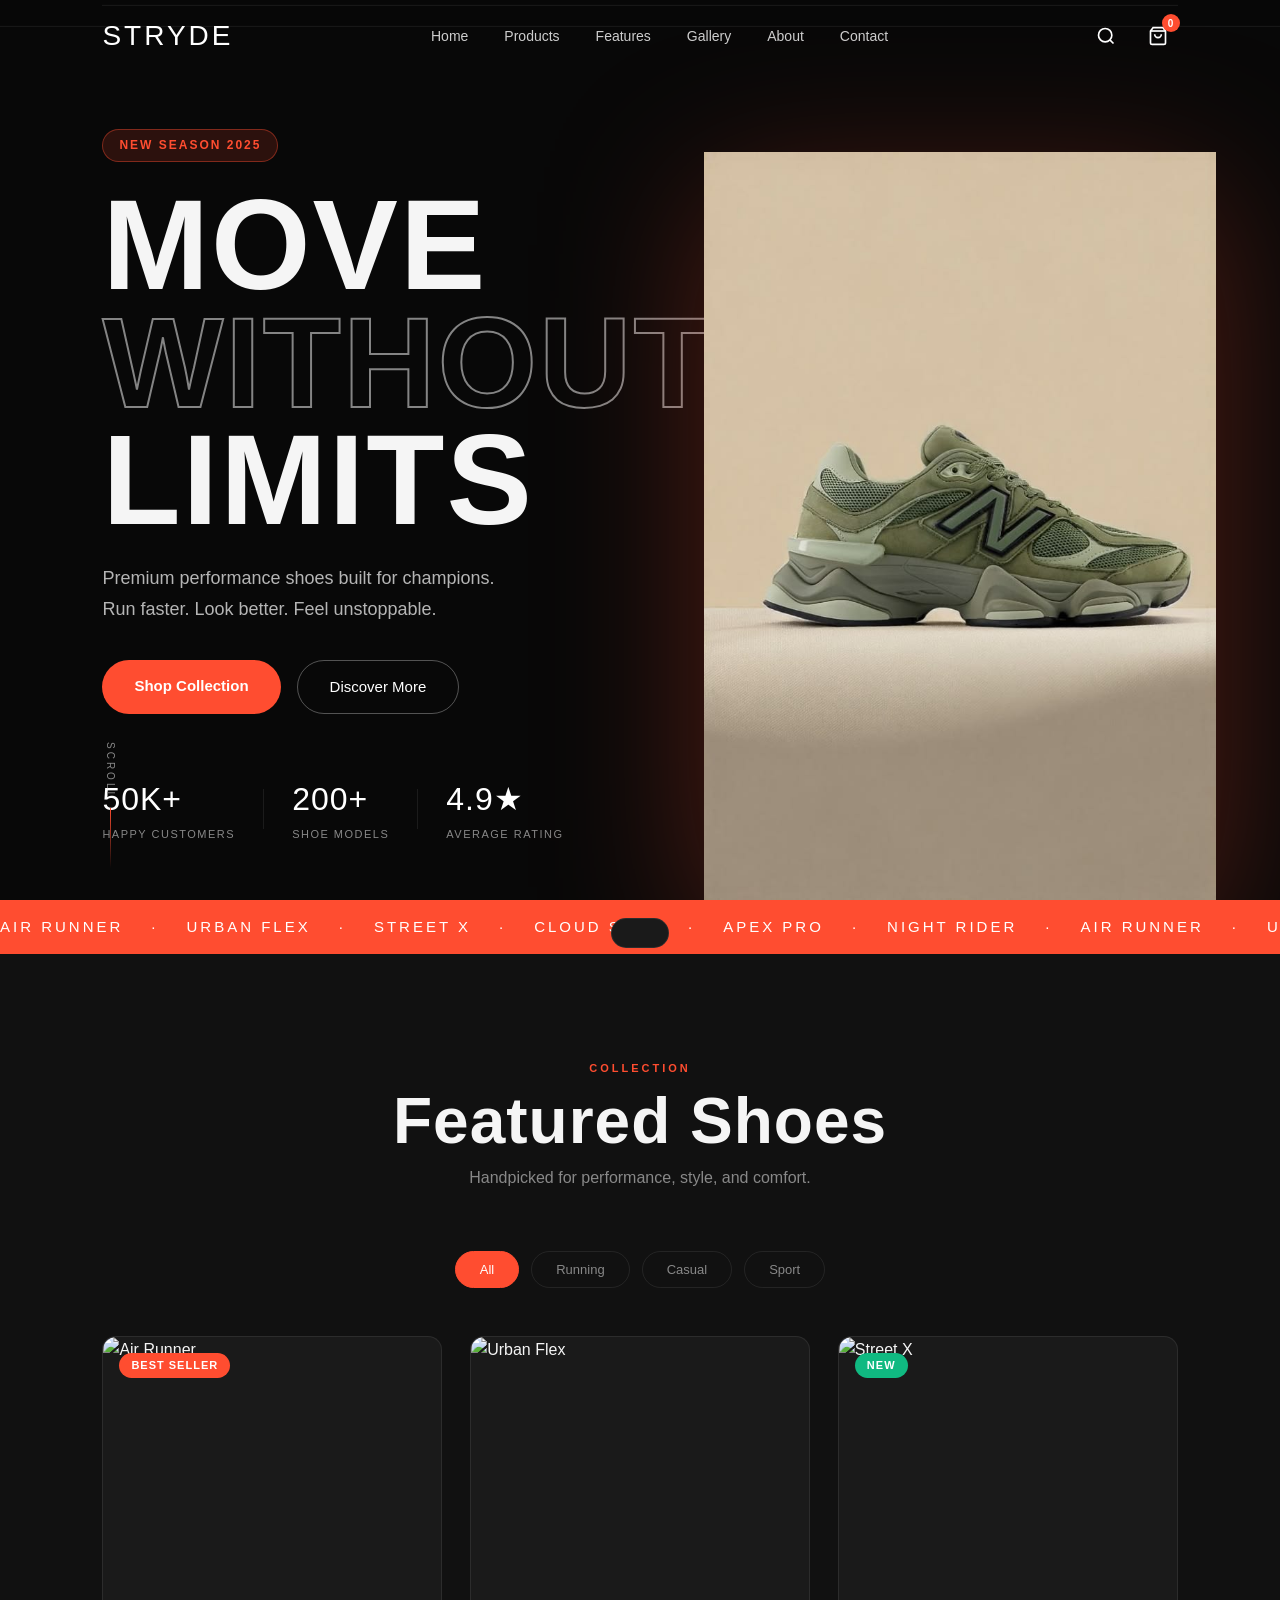
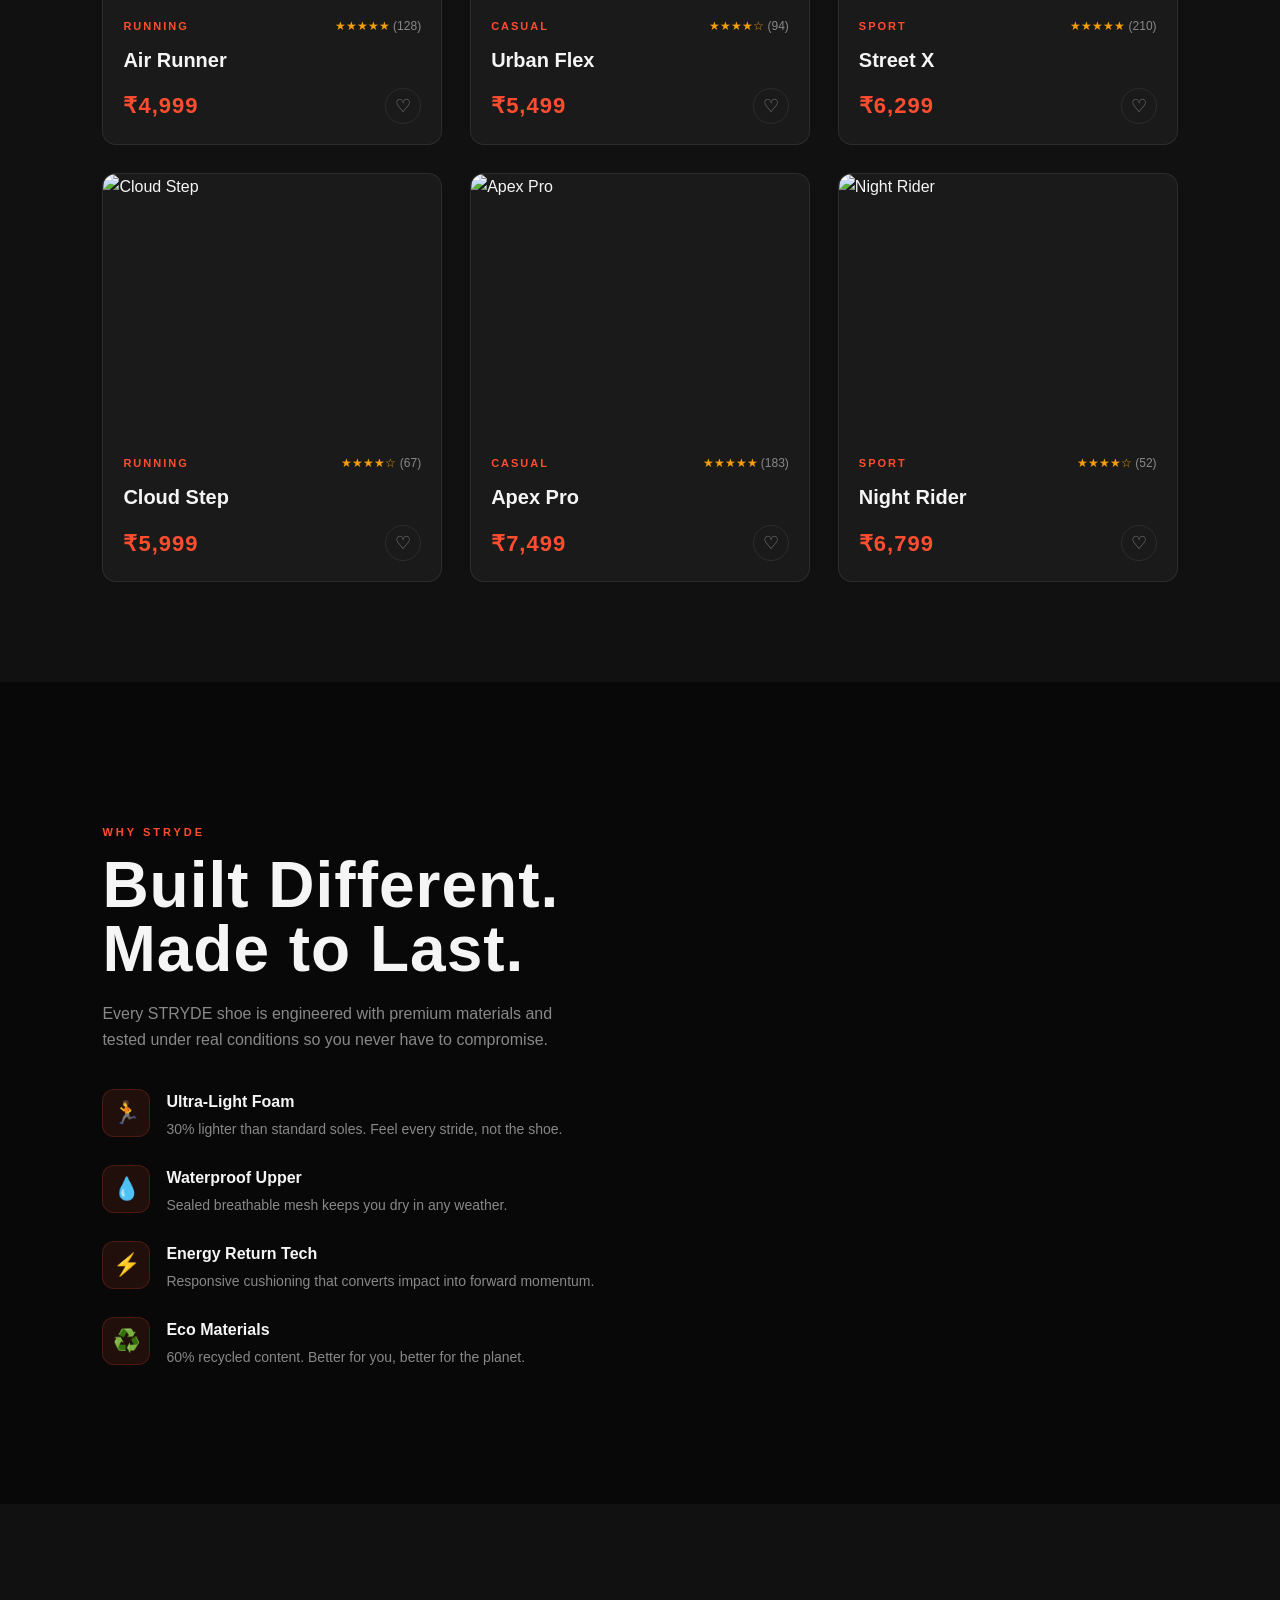
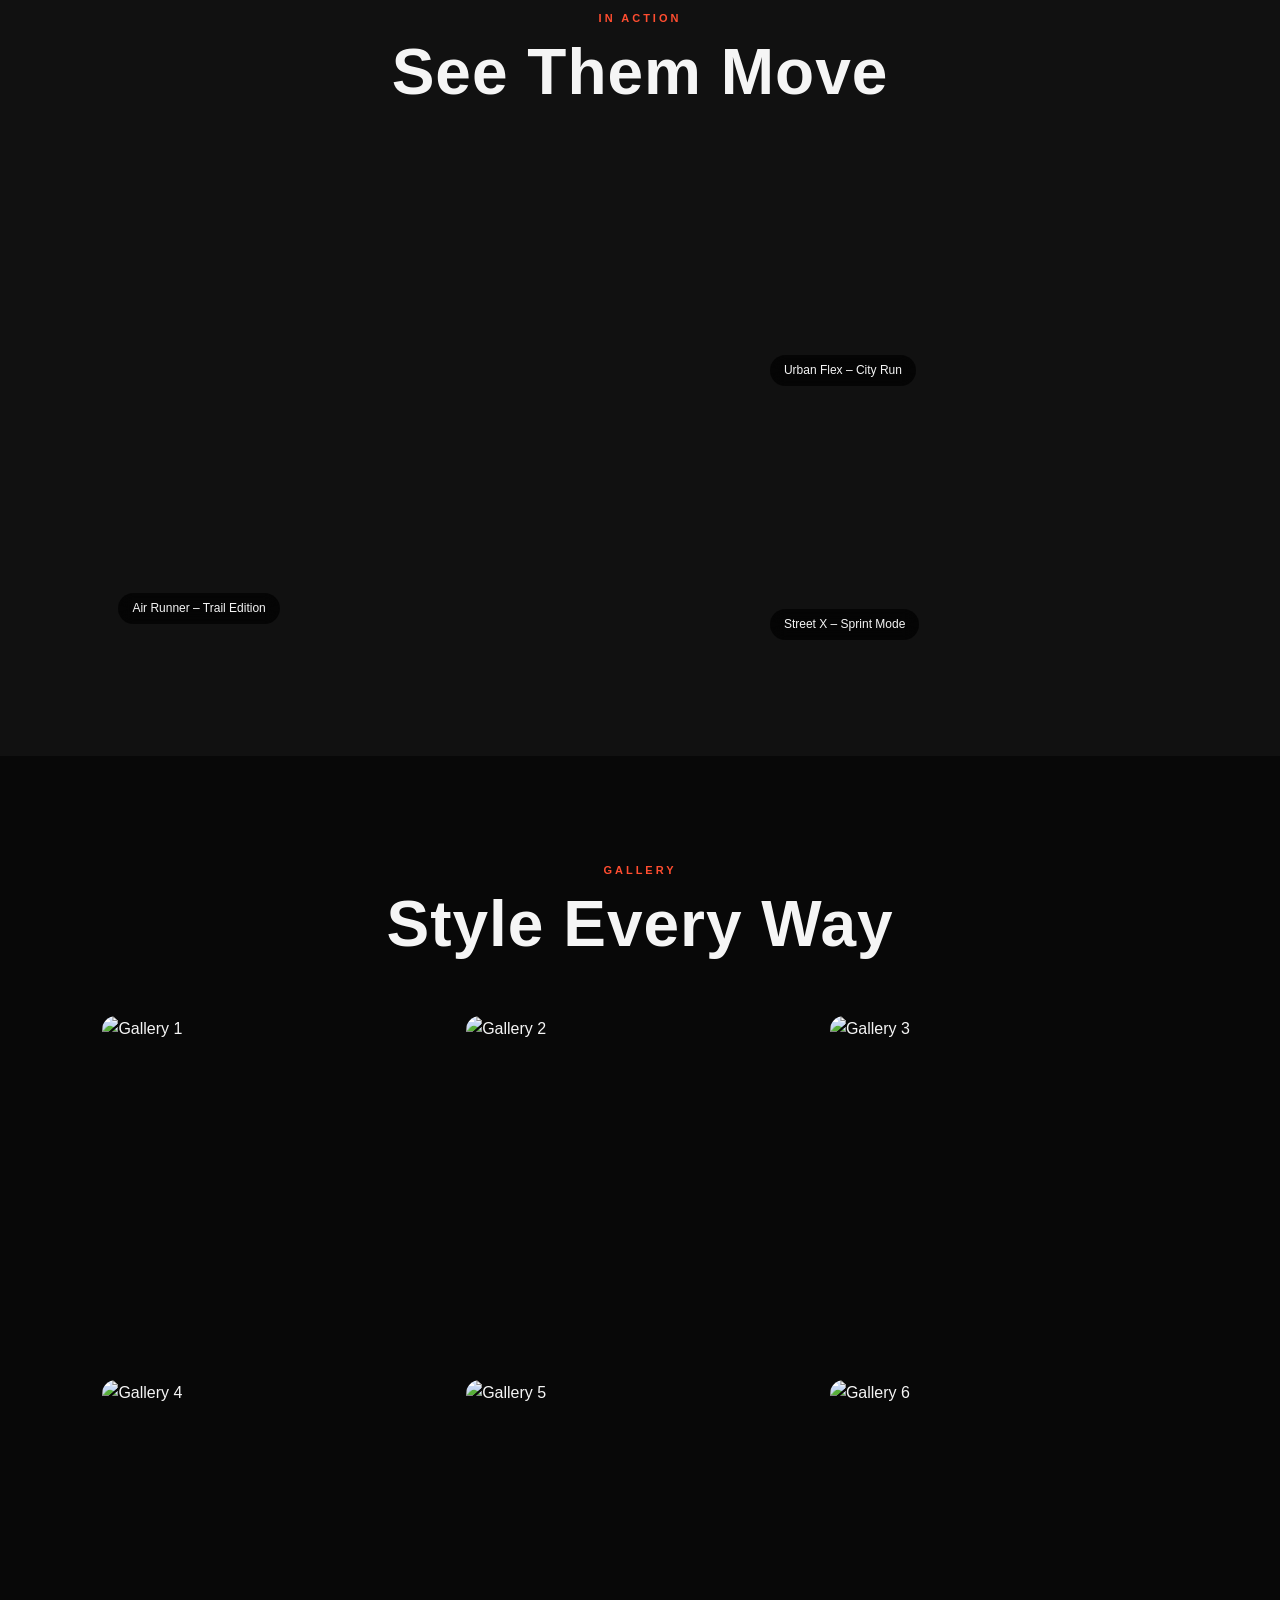
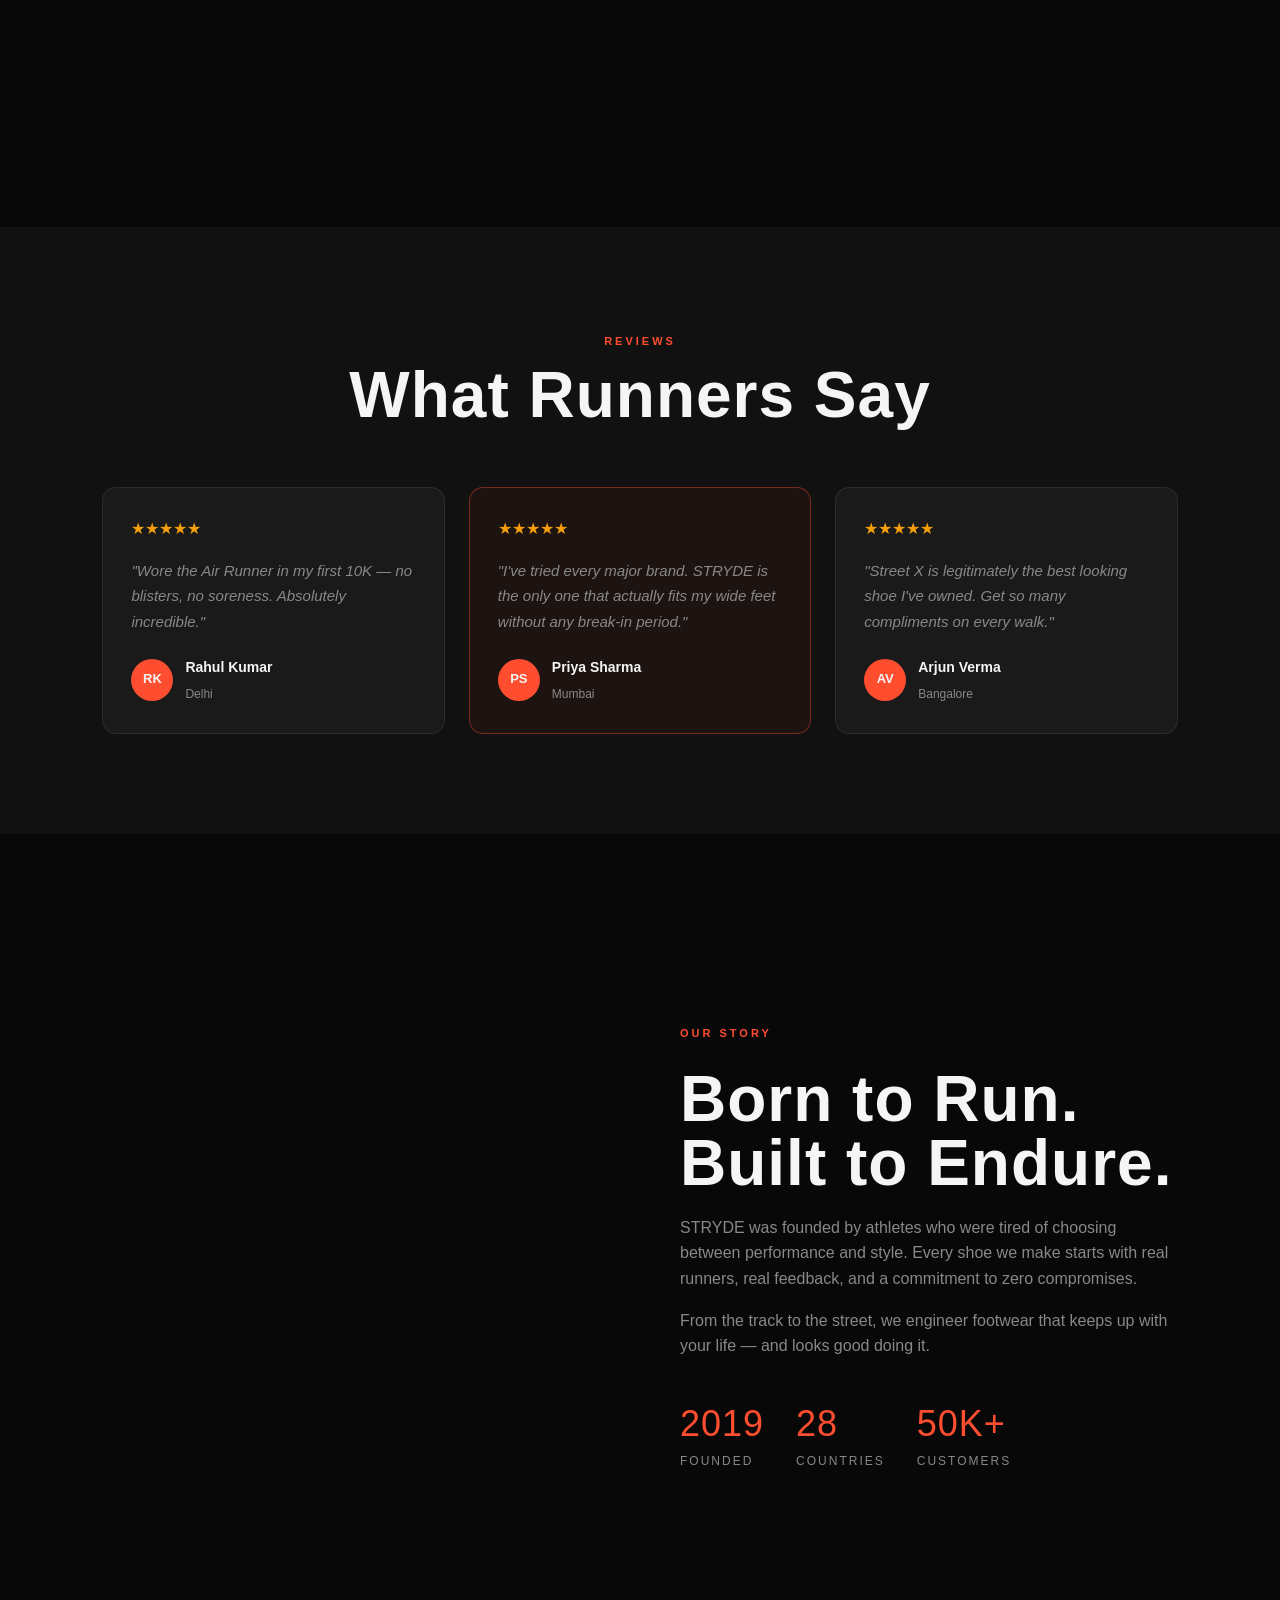
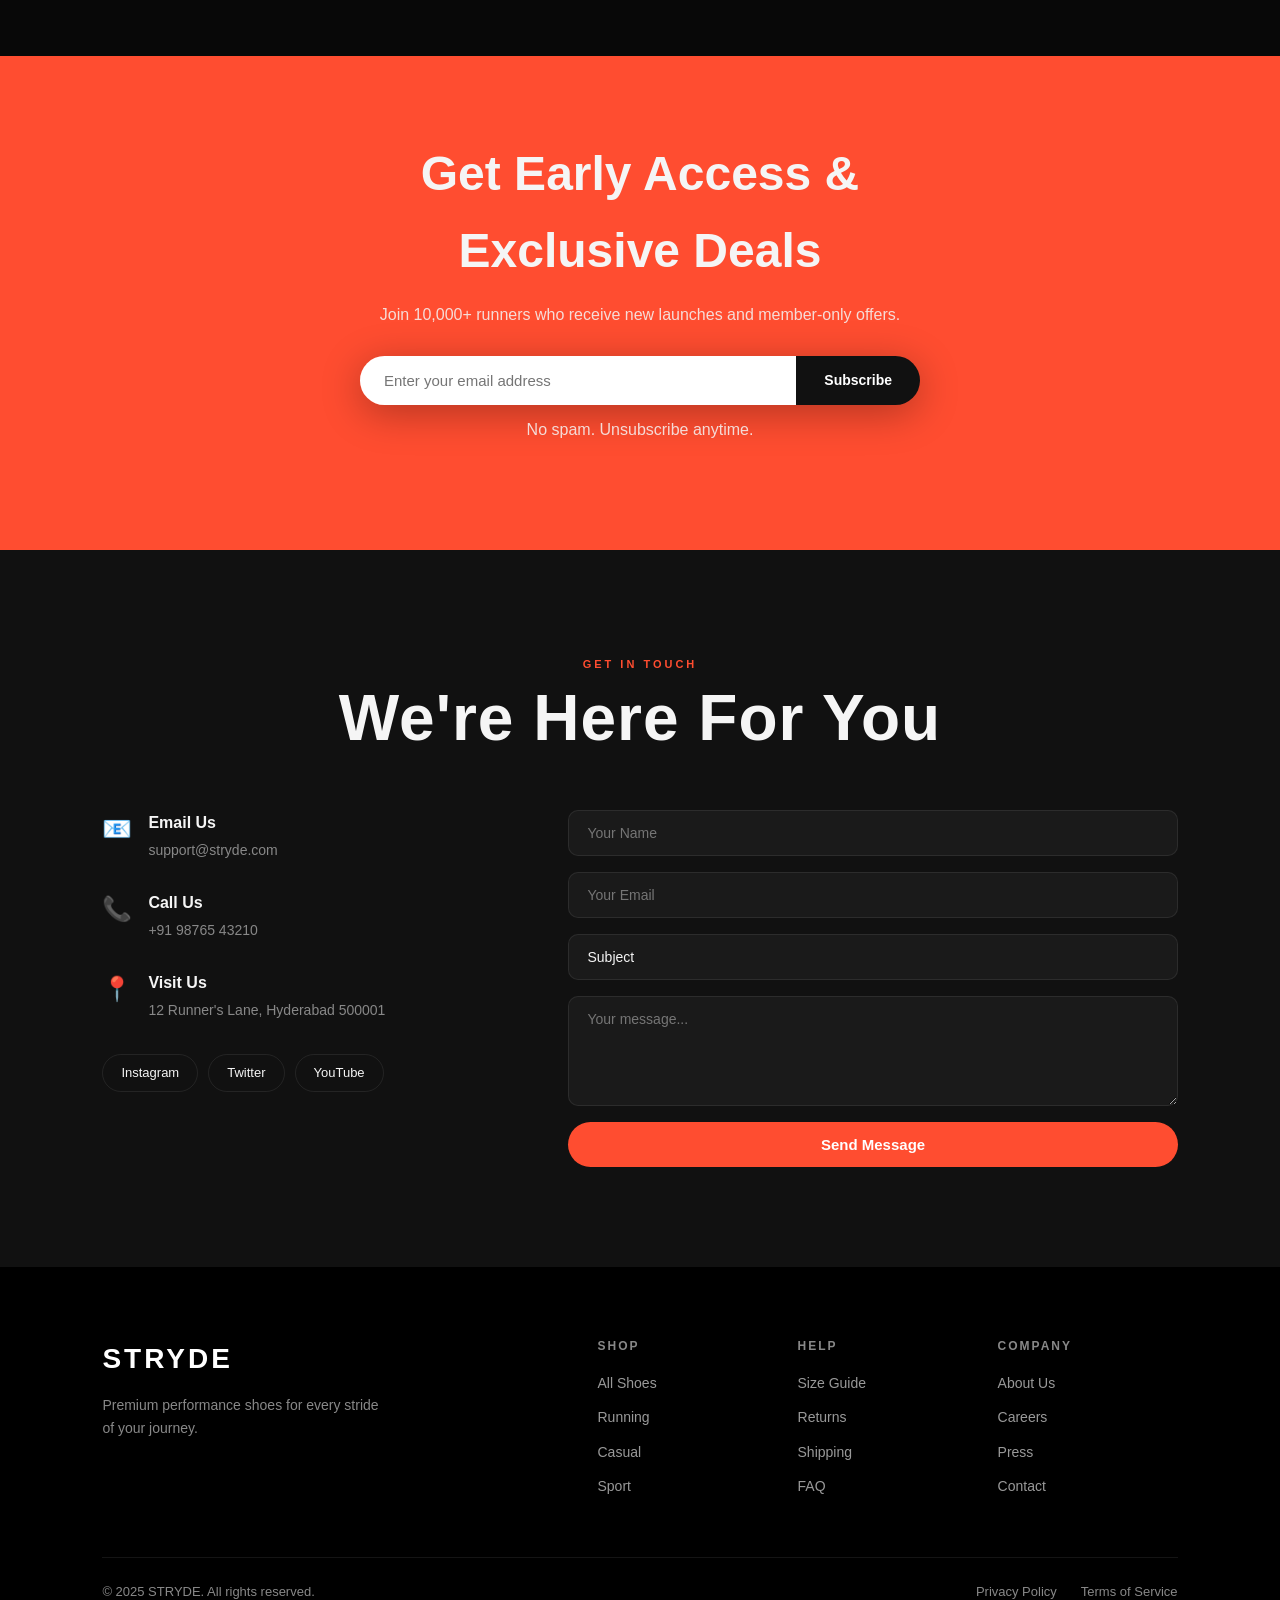
==== commit e1a99cc4: "Update index.html" ====
--- a/index.html
+++ b/index.html
@@ -54,7 +54,7 @@
 <section id="hero" class="hero">
   <div class="hero-bg-video">
     <video autoplay muted loop playsinline>
-      <source src="video/video.mp4" type="video/mp4">
+      <source src="video.mp4" type="video/mp4">
     </video>
     <div class="hero-overlay"></div>
   </div>
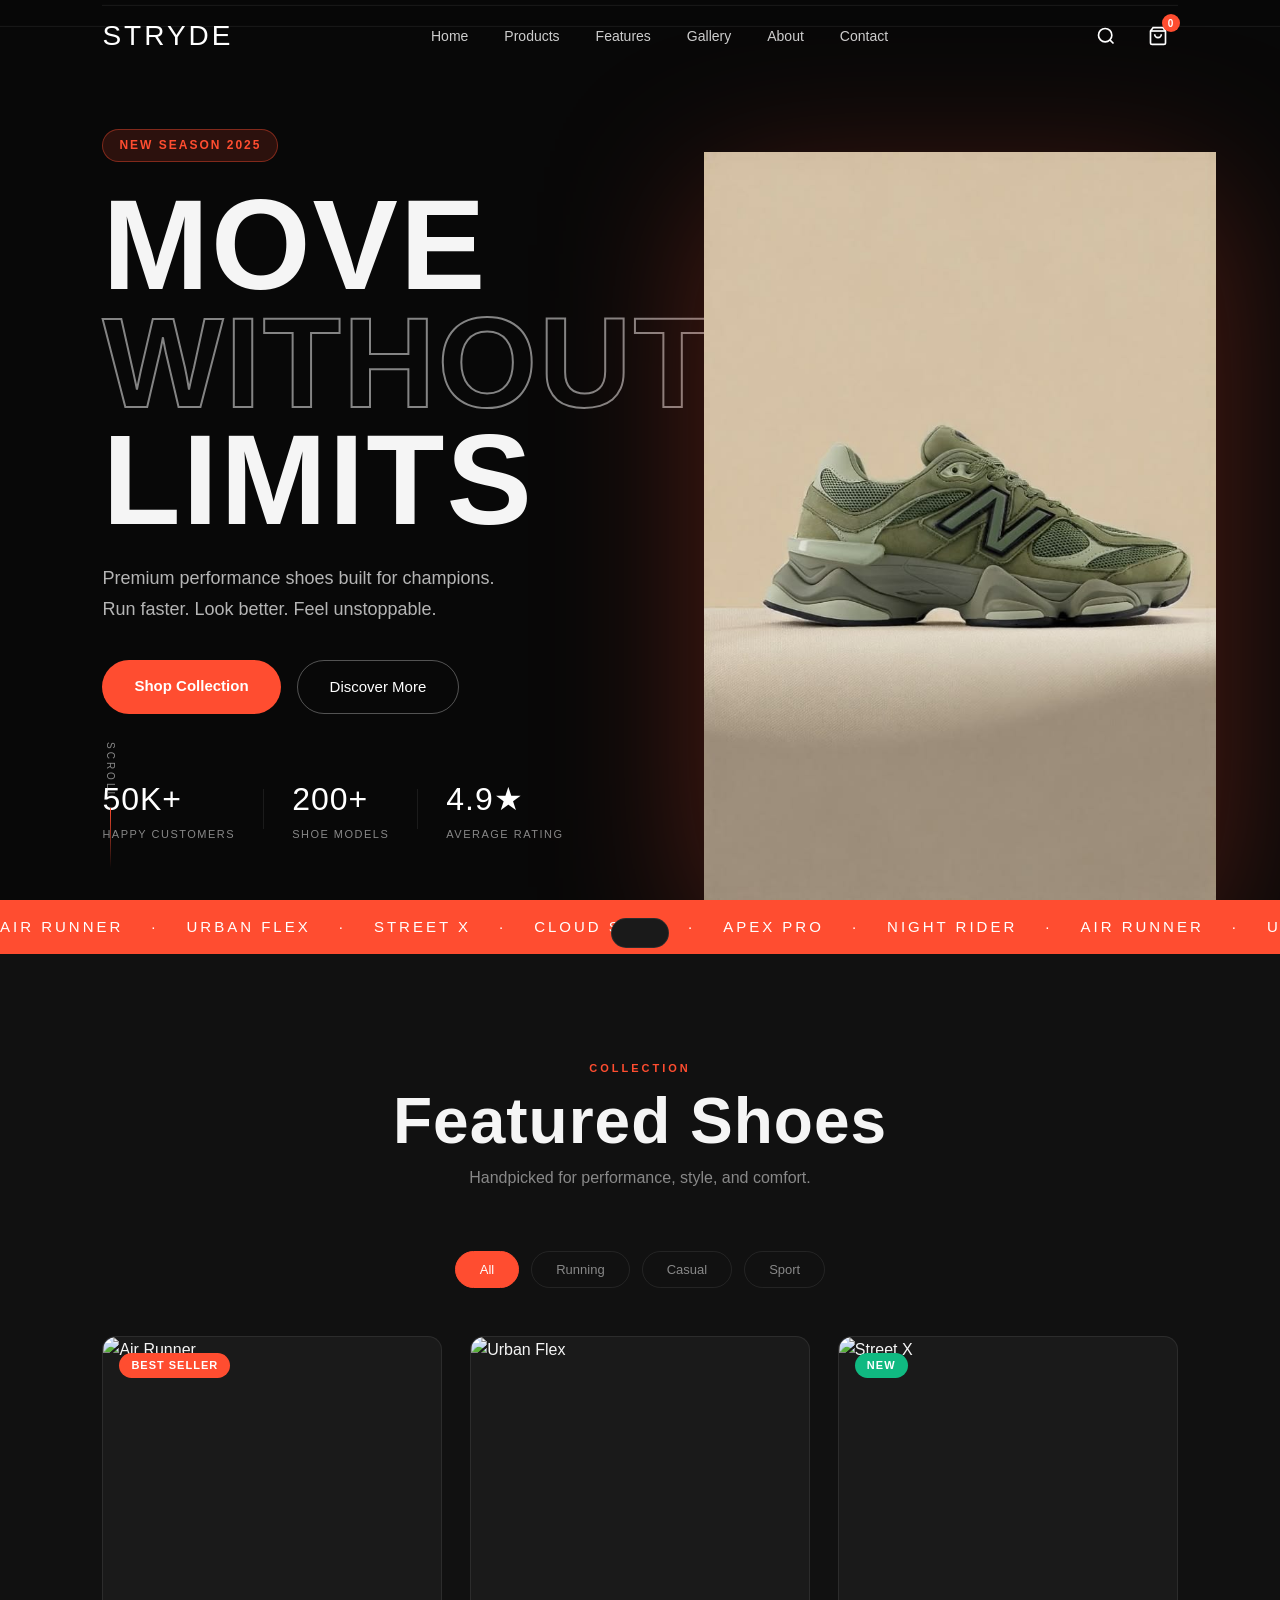
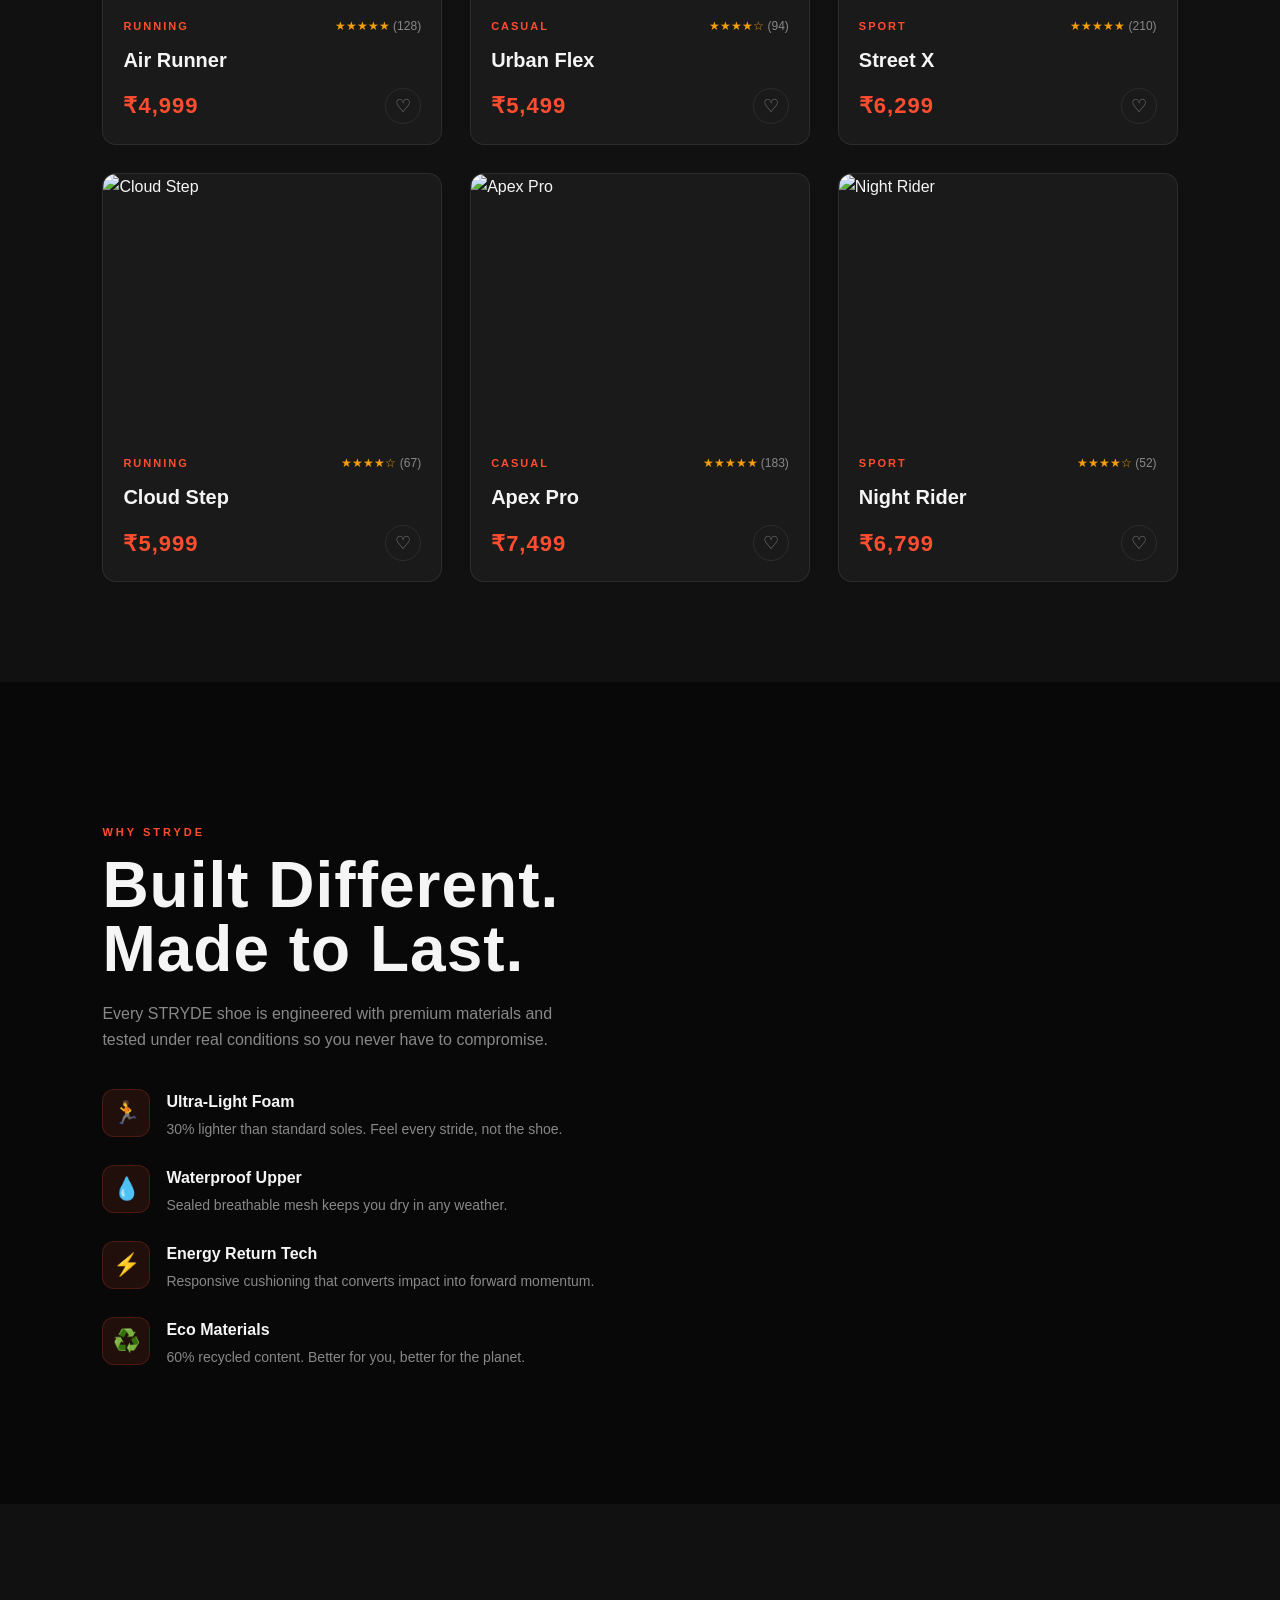
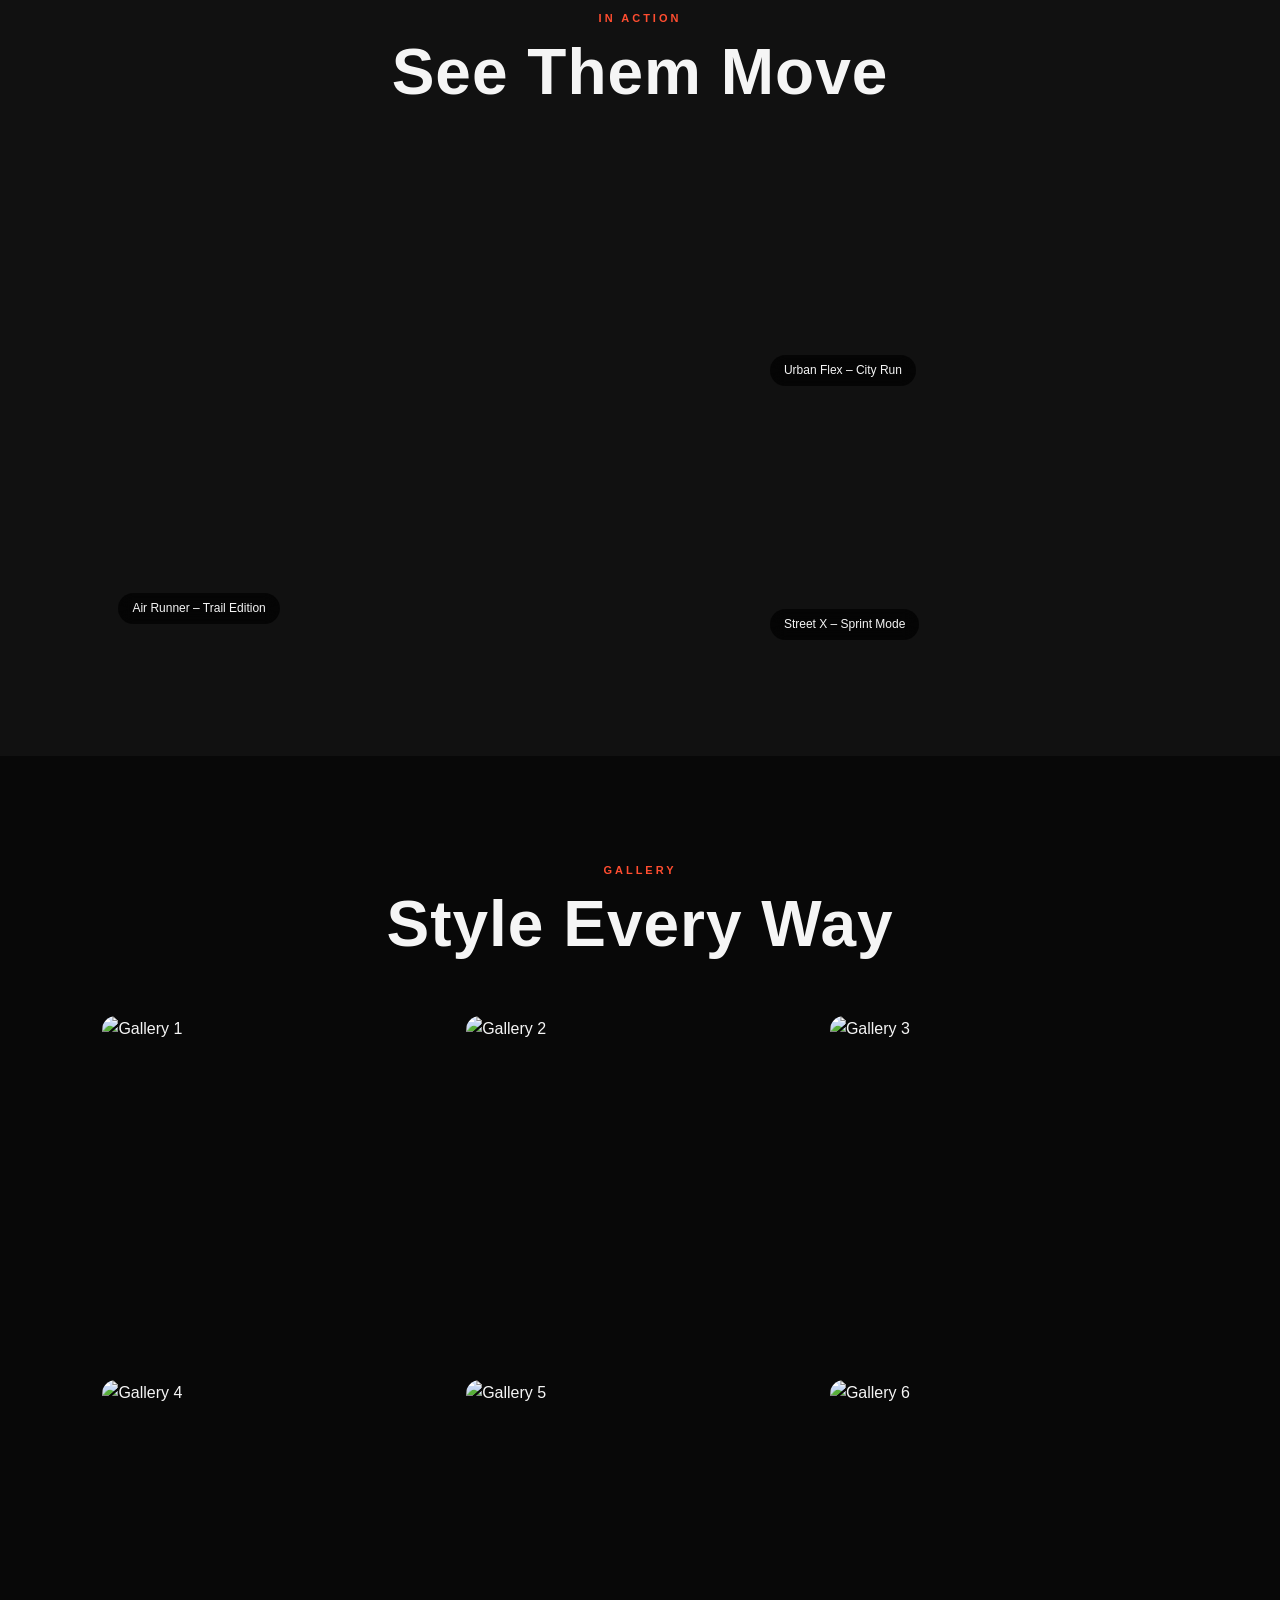
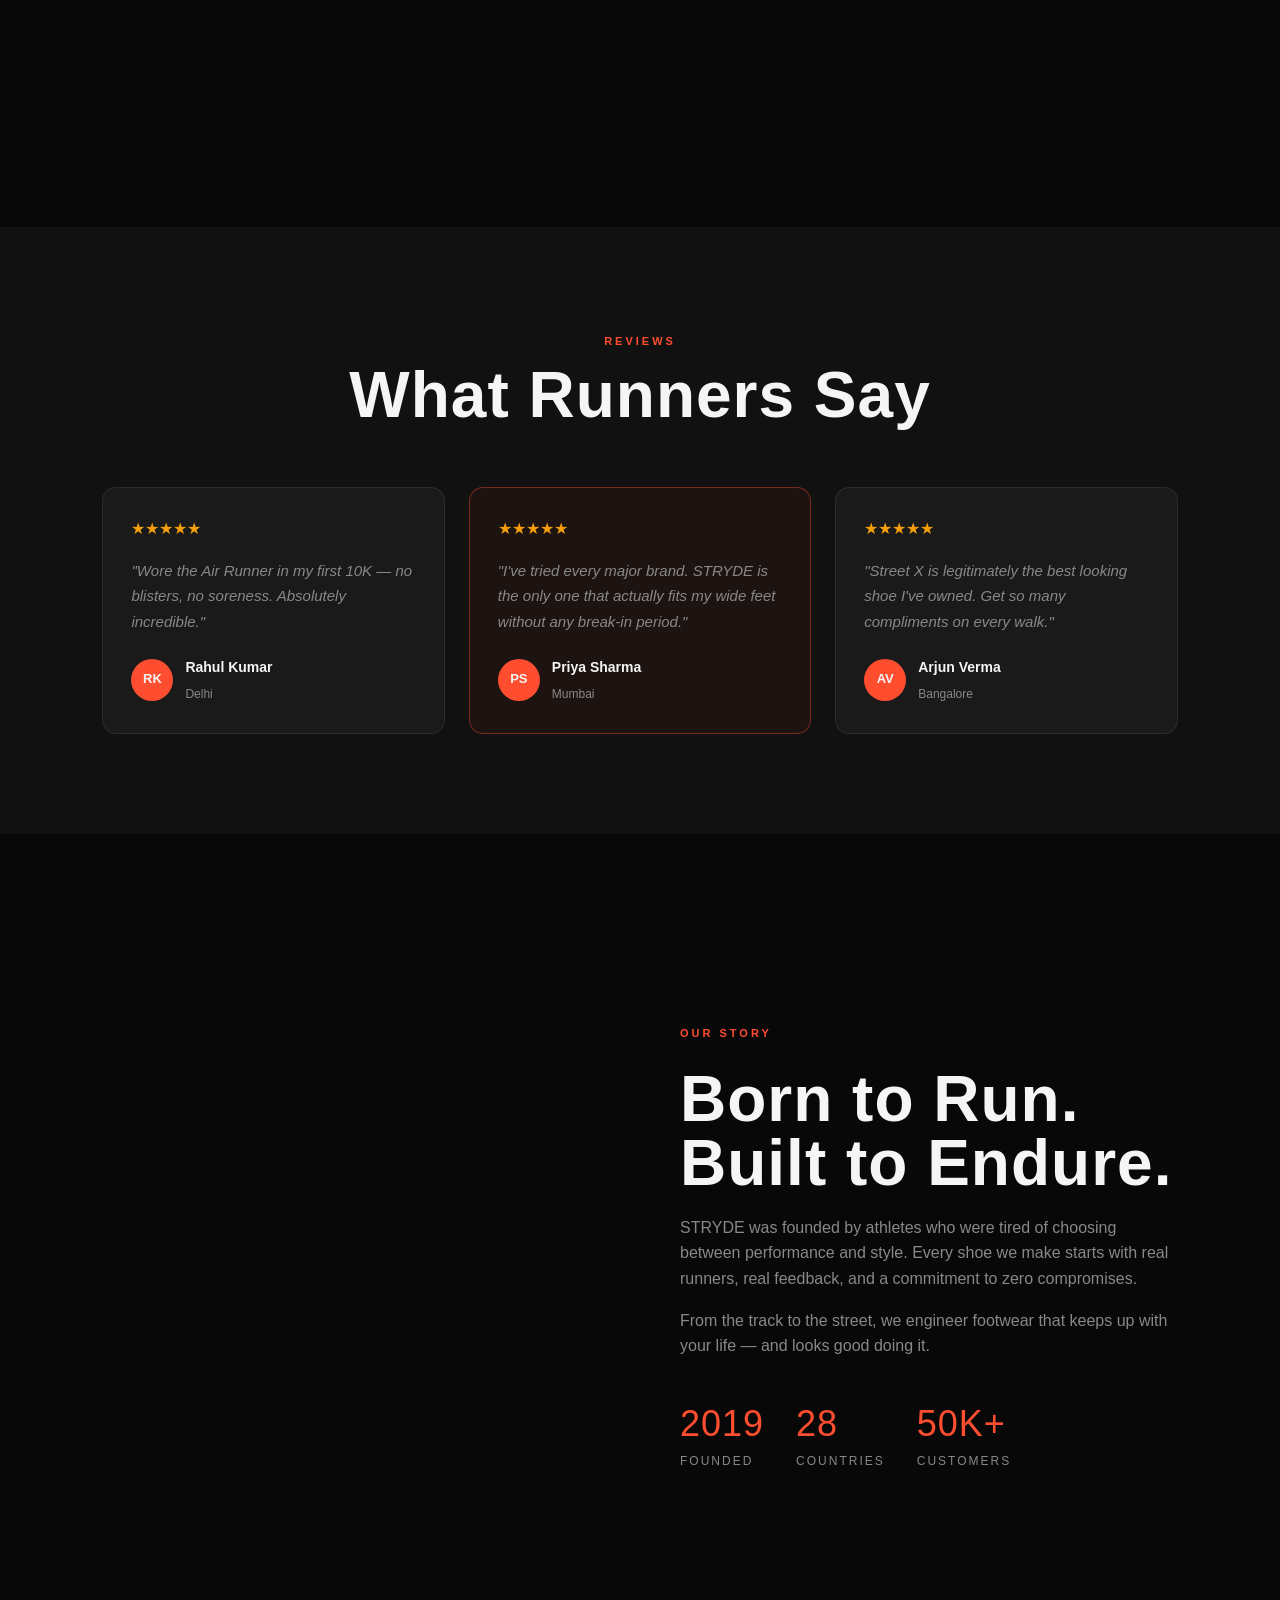
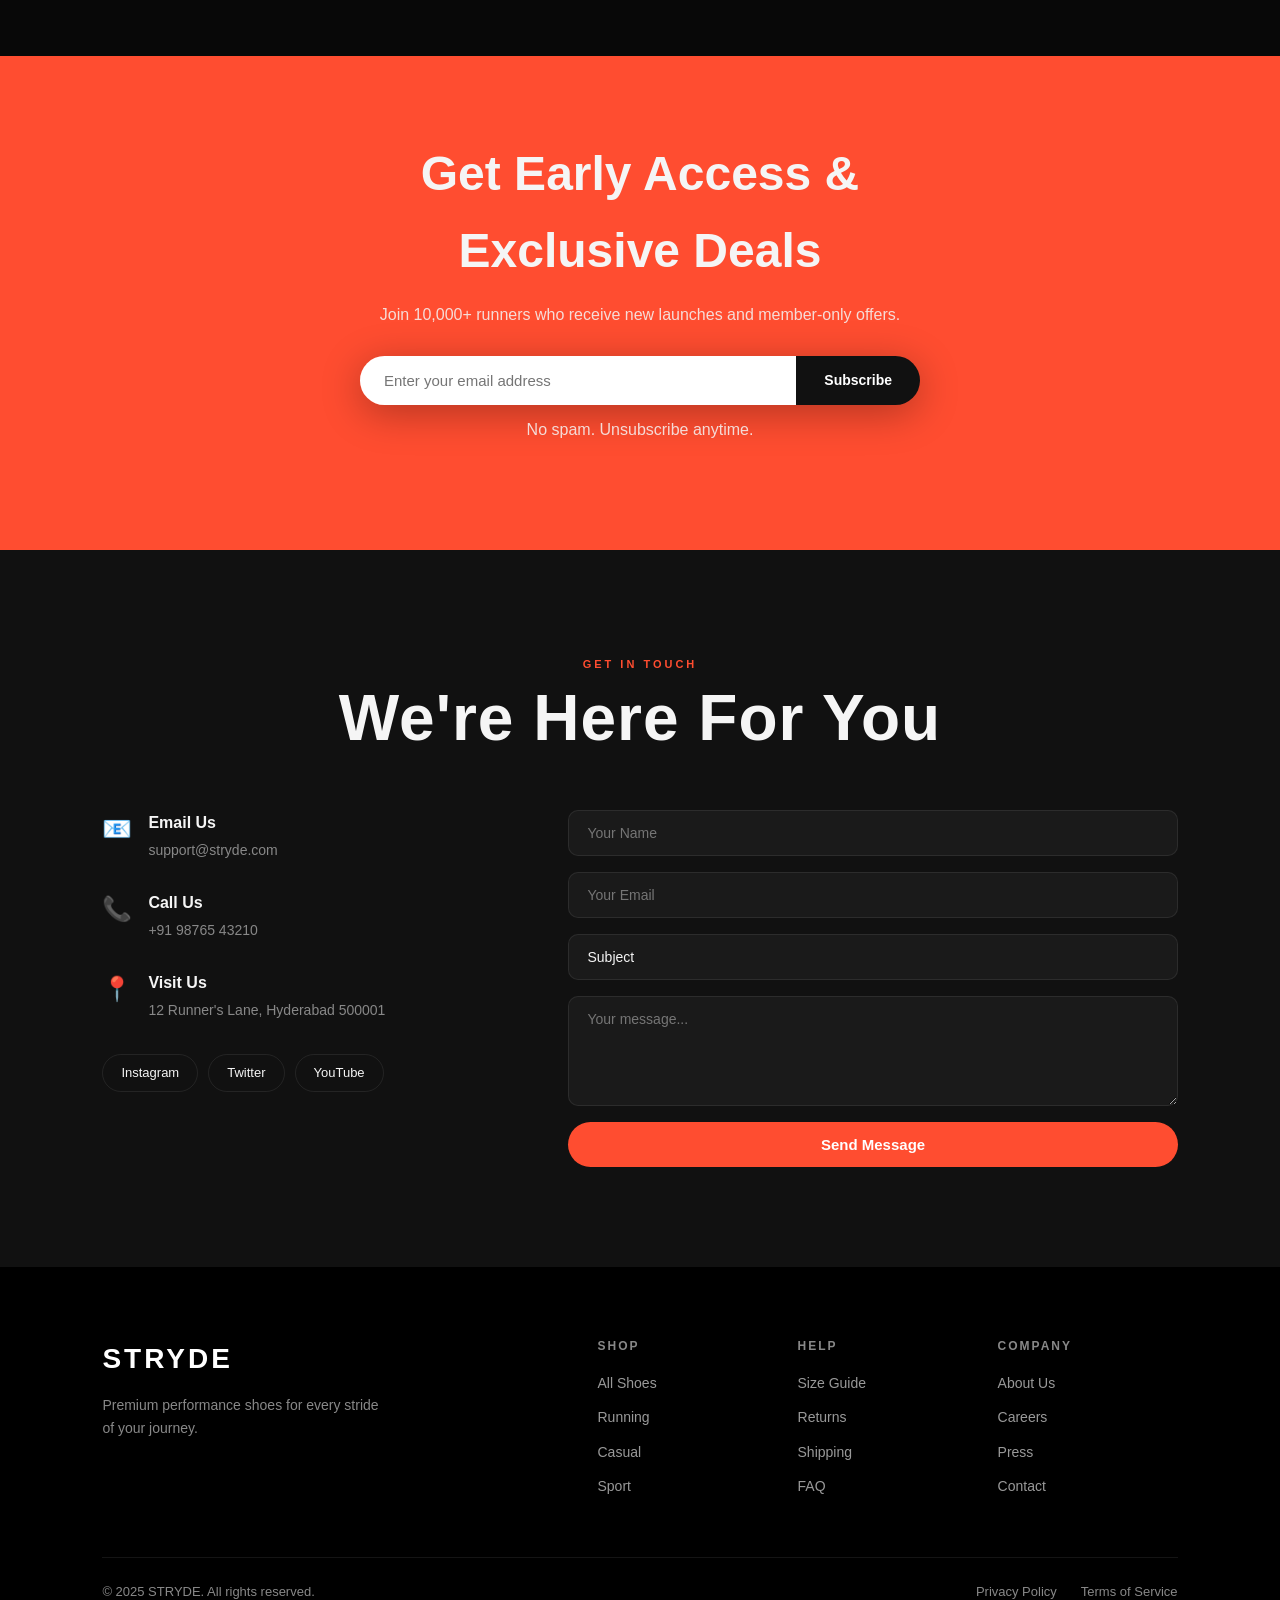
==== commit 3a44dece: "Update index.html" ====
--- a/index.html
+++ b/index.html
@@ -122,7 +122,7 @@
     <div class="card" data-category="running">
       <div class="card-badge">Best Seller</div>
       <div class="card-img-wrap">
-        <img src="images/shoe1.jpg" alt="Air Runner">
+        <img src=shoe1.jpg" alt="Air Runner">
         <div class="card-overlay">
           <button class="quick-add" data-name="Air Runner" data-price="4999">Add to Cart</button>
         </div>
@@ -142,7 +142,7 @@
 
     <div class="card" data-category="casual">
       <div class="card-img-wrap">
-        <img src="images/shoe2.jpg" alt="Urban Flex">
+        <img src=shoe2.jpg" alt="Urban Flex">
         <div class="card-overlay">
           <button class="quick-add" data-name="Urban Flex" data-price="5499">Add to Cart</button>
         </div>
@@ -163,7 +163,7 @@
     <div class="card" data-category="sport">
       <div class="card-badge new-badge">New</div>
       <div class="card-img-wrap">
-        <img src="images/shoe3.jpg" alt="Street X">
+        <img src=shoe3.jpg" alt="Street X">
         <div class="card-overlay">
           <button class="quick-add" data-name="Street X" data-price="6299">Add to Cart</button>
         </div>
@@ -183,7 +183,7 @@
 
     <div class="card" data-category="running">
       <div class="card-img-wrap">
-        <img src="images/shoe4.jpg" alt="Cloud Step">
+        <img src=shoe4.jpg" alt="Cloud Step">
         <div class="card-overlay">
           <button class="quick-add" data-name="Cloud Step" data-price="5999">Add to Cart</button>
         </div>
@@ -203,7 +203,7 @@
 
     <div class="card" data-category="casual">
       <div class="card-img-wrap">
-        <img src="images/shoe5.jpg" alt="Apex Pro">
+        <img src=shoe5.jpg" alt="Apex Pro">
         <div class="card-overlay">
           <button class="quick-add" data-name="Apex Pro" data-price="7499">Add to Cart</button>
         </div>
@@ -223,7 +223,7 @@
 
     <div class="card" data-category="sport">
       <div class="card-img-wrap">
-        <img src="images/shoe6.jpg" alt="Night Rider">
+        <img src=shoe6.jpg" alt="Night Rider">
         <div class="card-overlay">
           <button class="quick-add" data-name="Night Rider" data-price="6799">Add to Cart</button>
         </div>
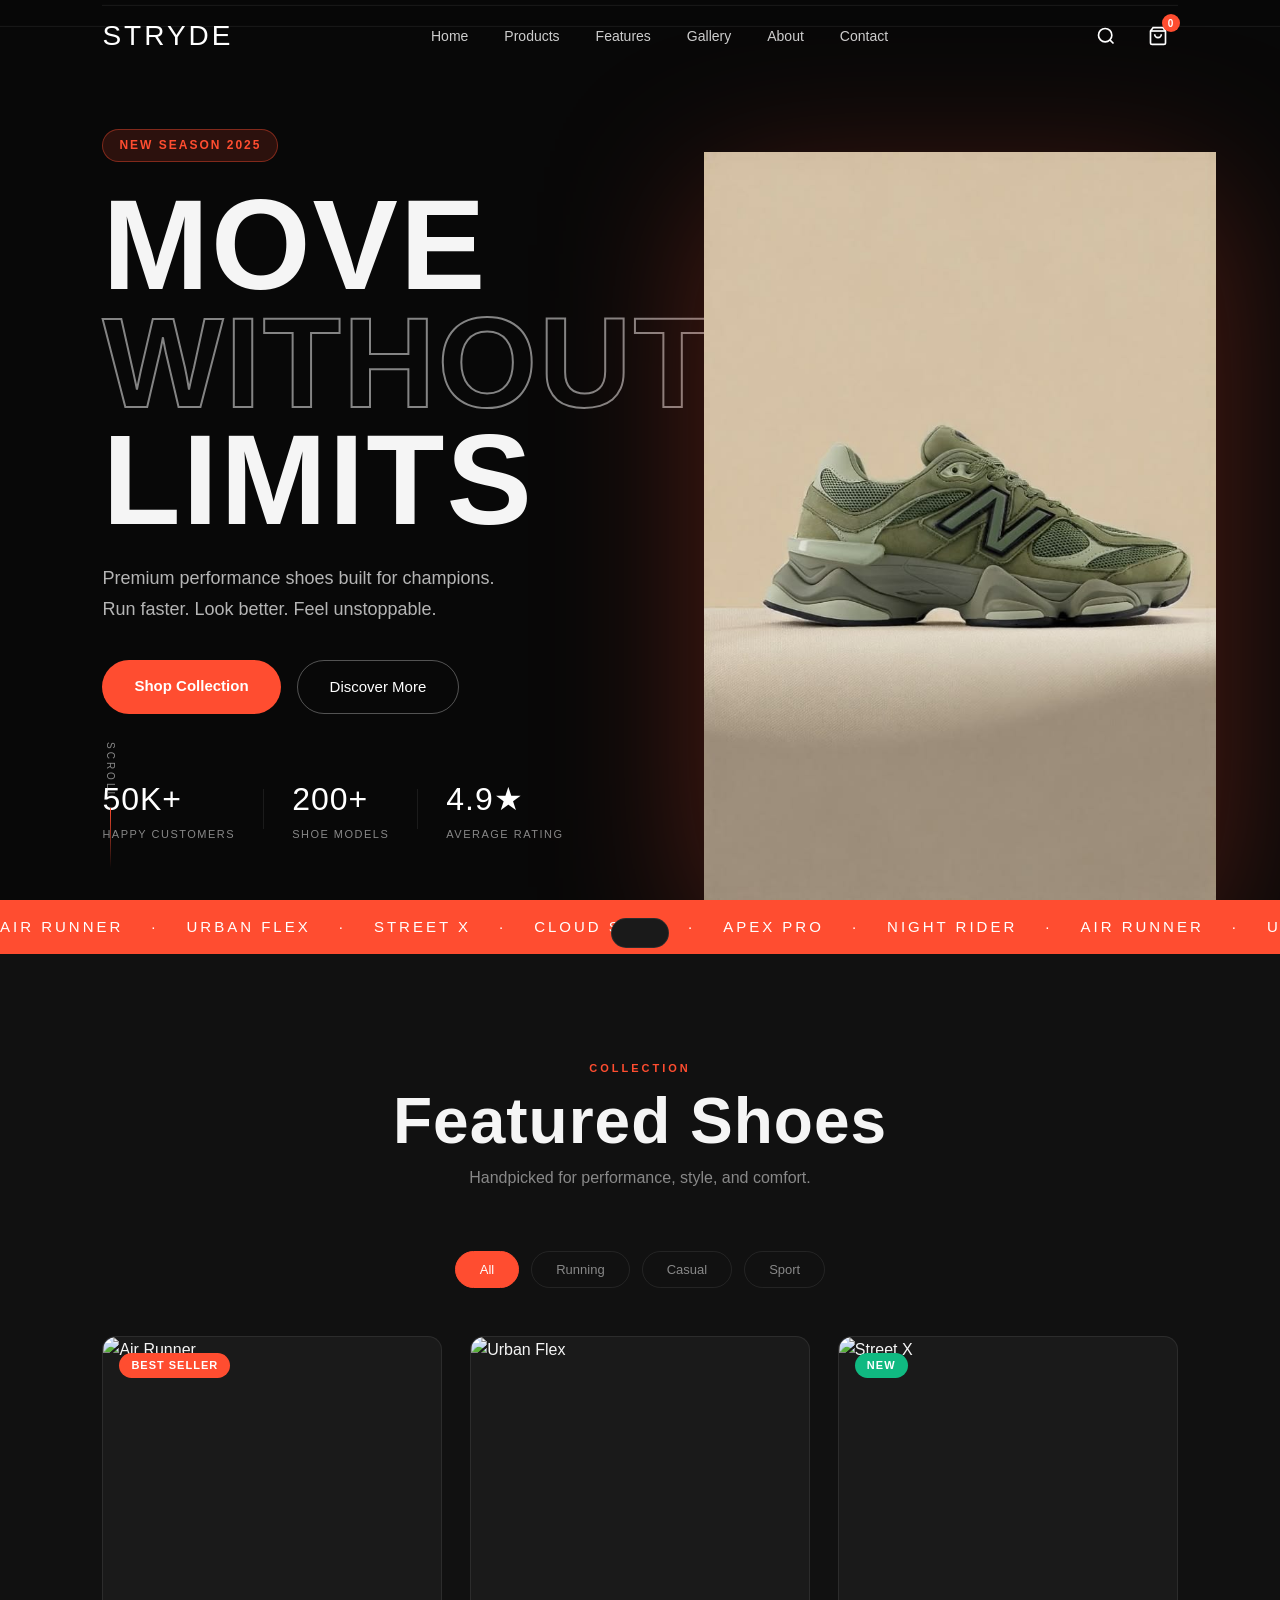
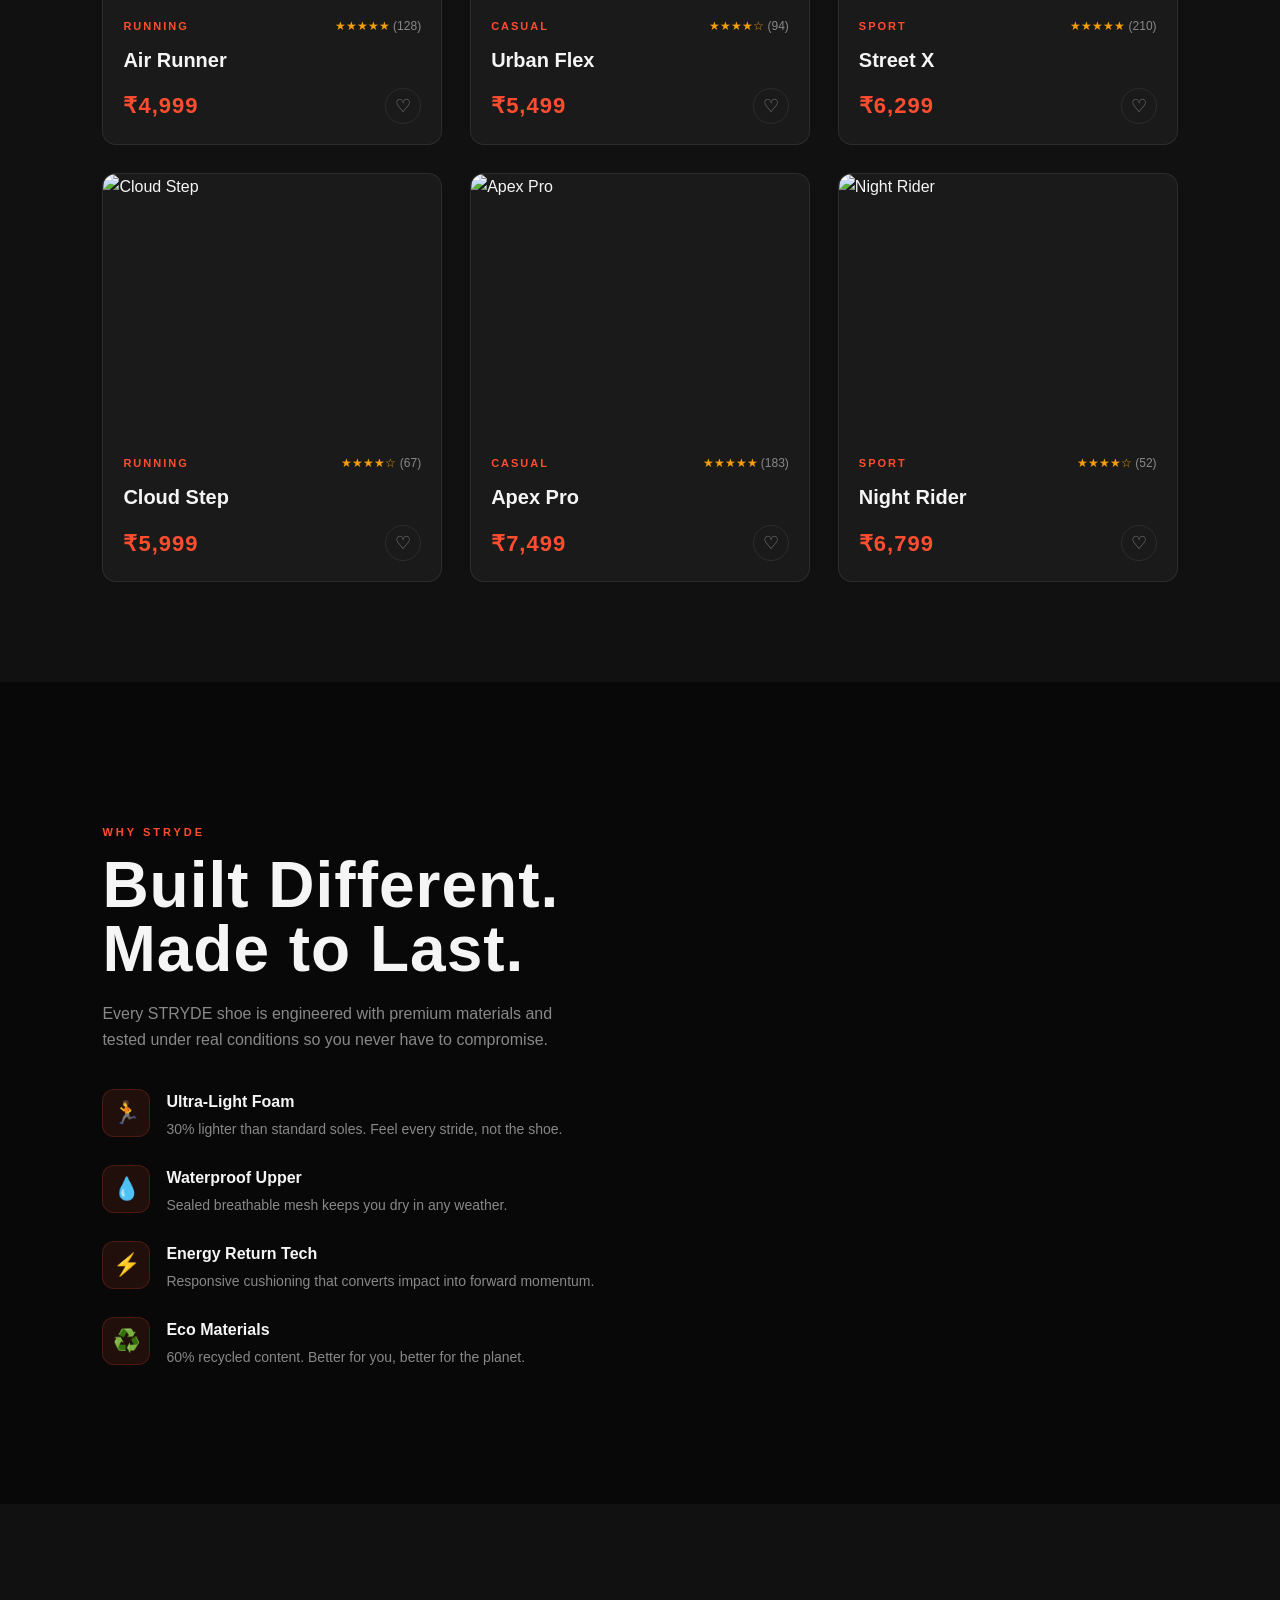
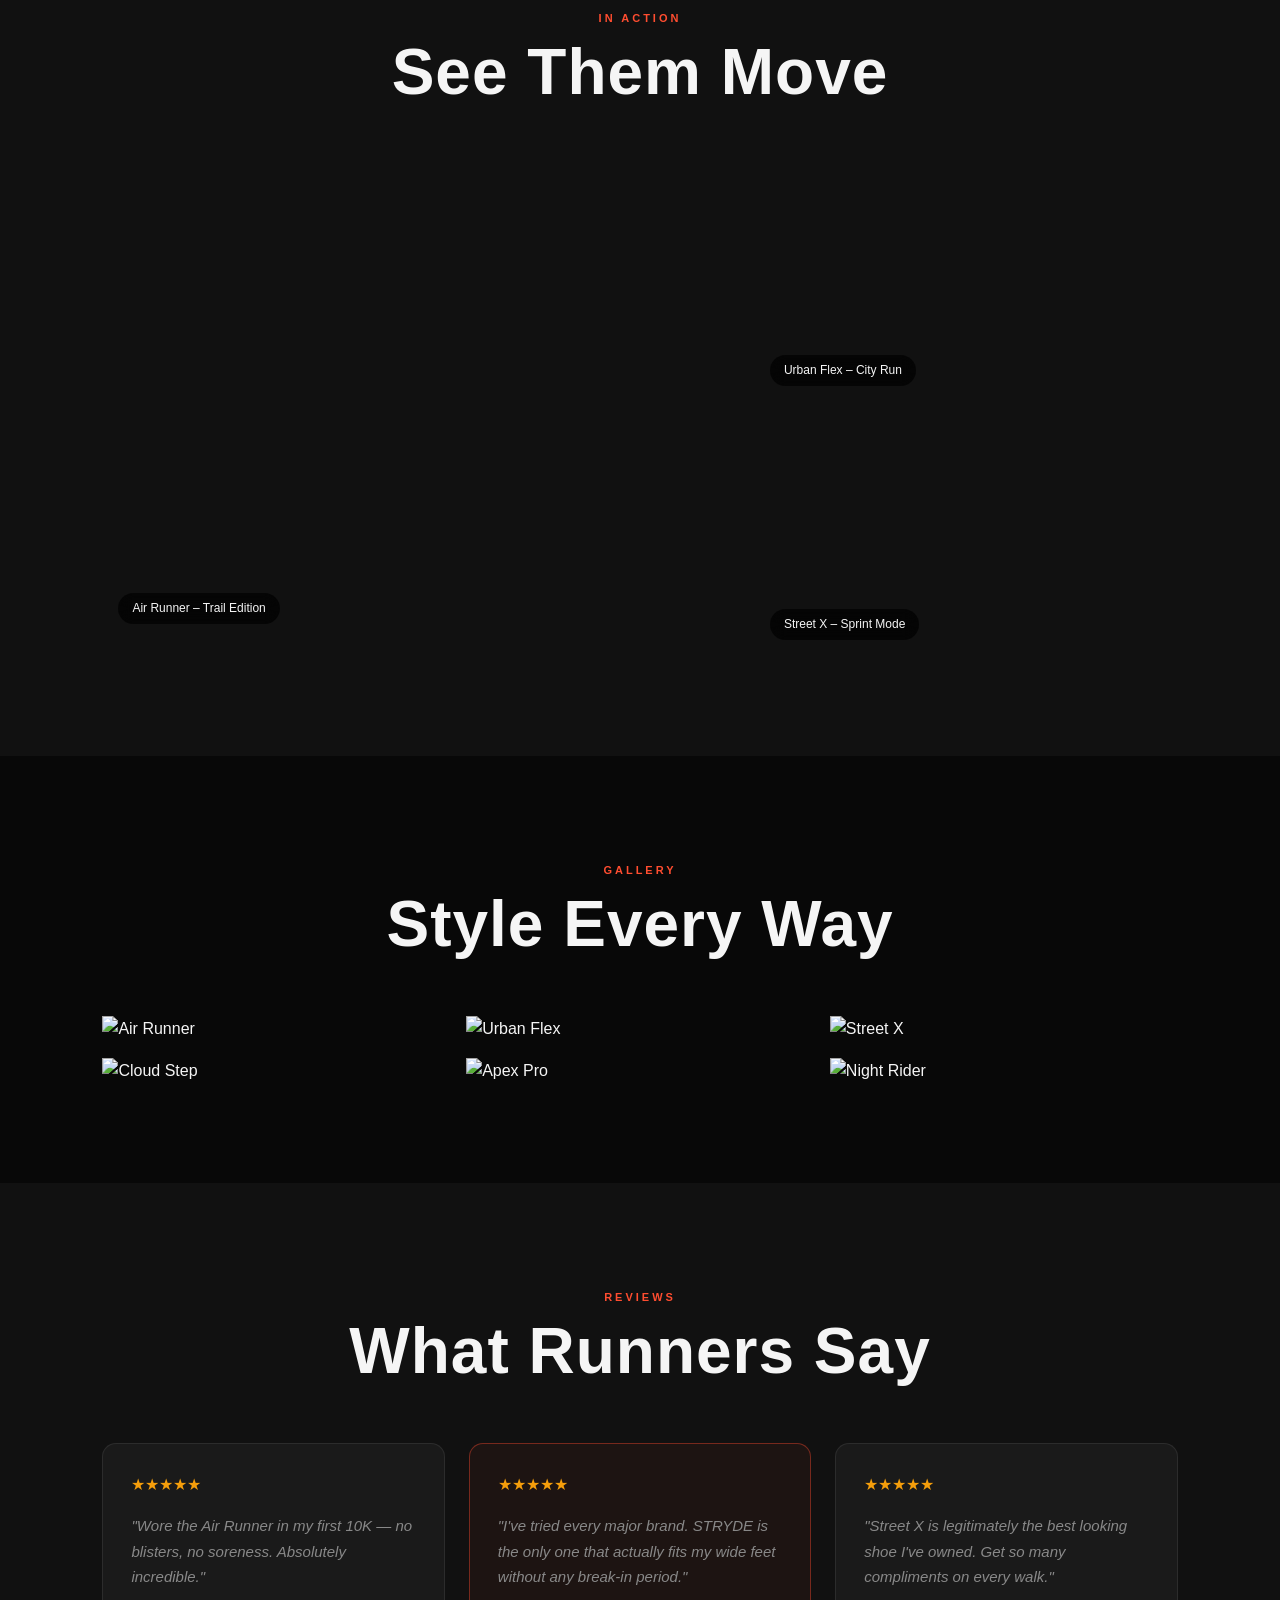
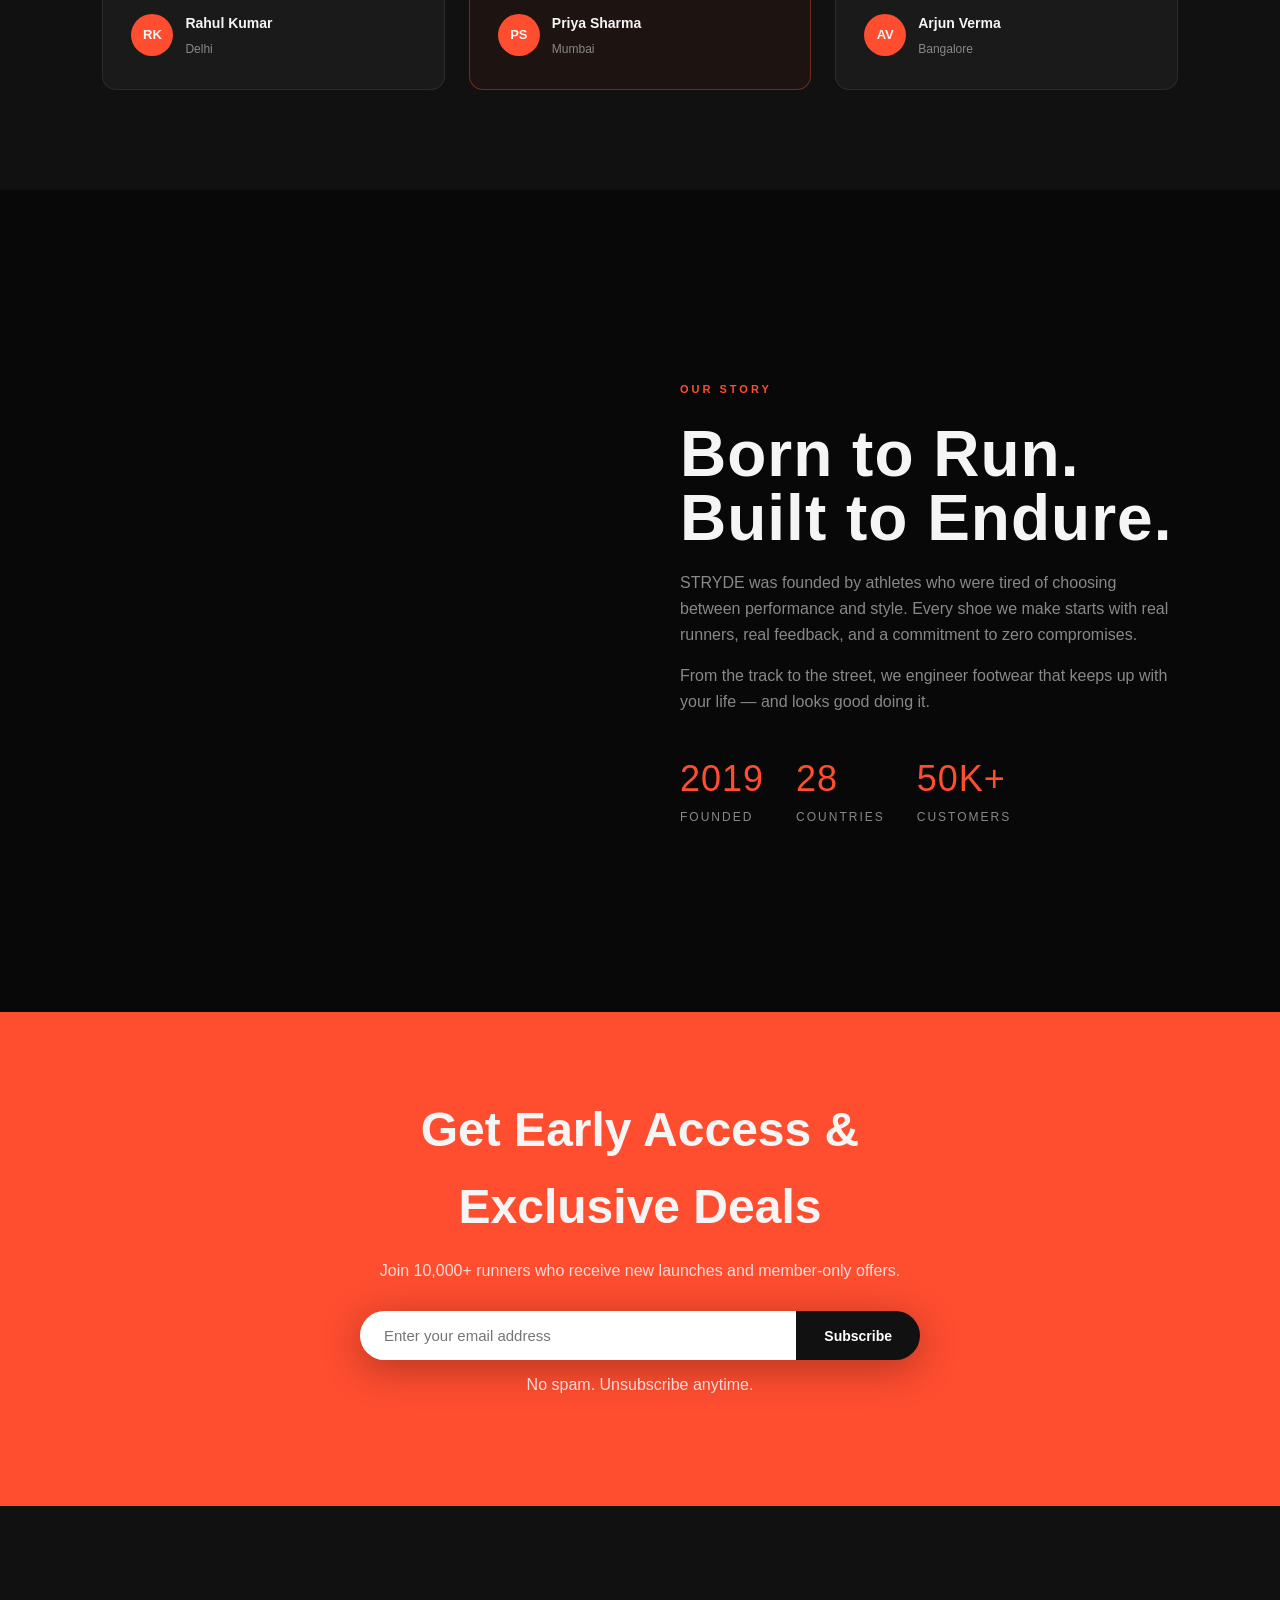
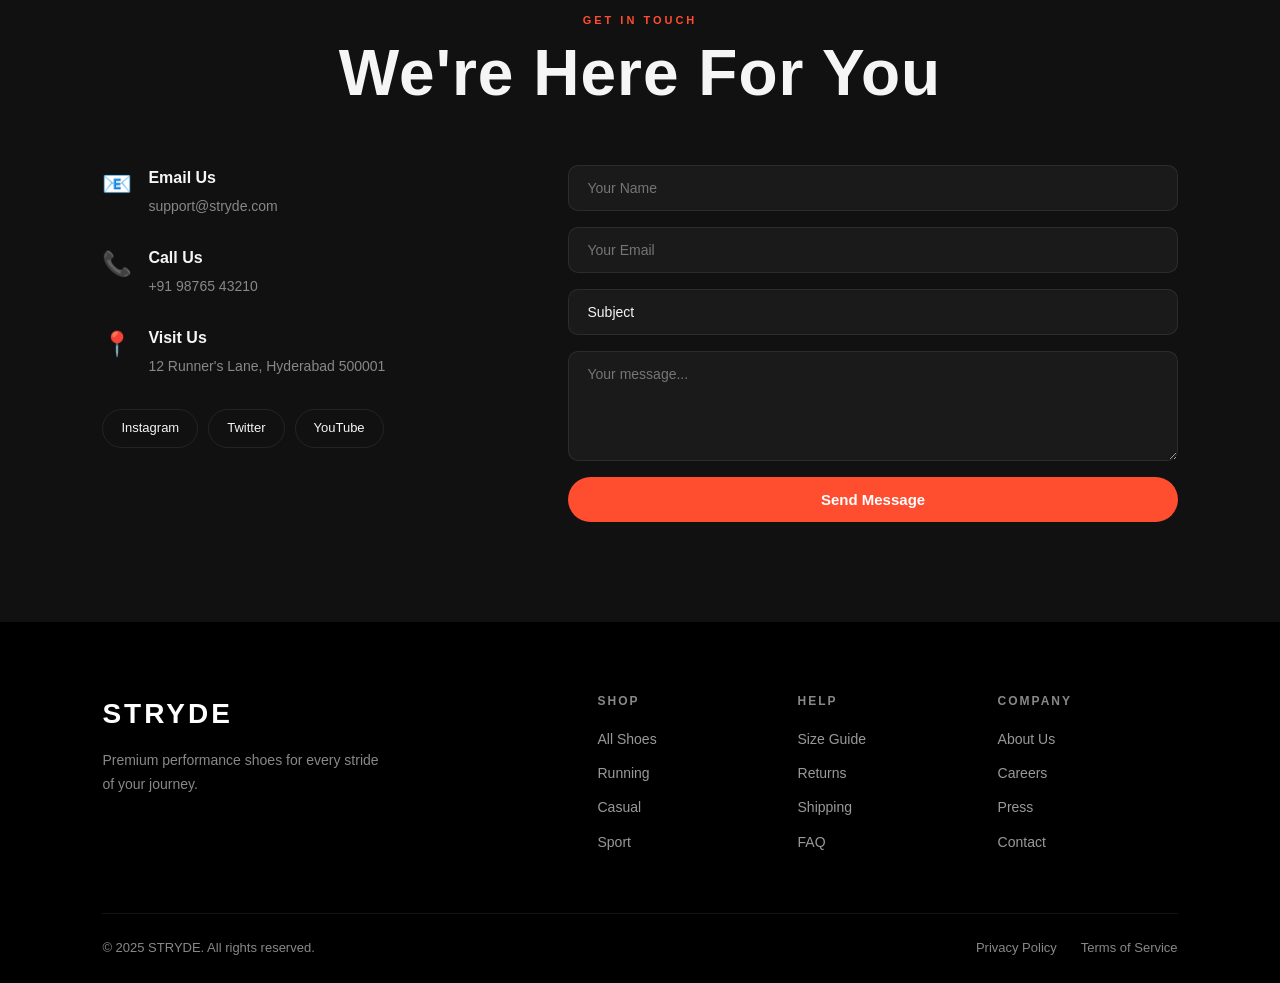
==== commit 05e574d6: "Update index.html" ====
--- a/index.html
+++ b/index.html
@@ -327,12 +327,12 @@
     <h2 class="section-title">Style Every Way</h2>
   </div>
   <div class="gallery-grid">
-    <img src="images/shoe1.jpg" alt="Gallery 1" class="gallery-img">
-    <img src="images/shoe2.jpg" alt="Gallery 2" class="gallery-img">
-    <img src="images/shoe3.jpg" alt="Gallery 3" class="gallery-img">
-    <img src="images/shoe4.jpg" alt="Gallery 4" class="gallery-img">
-    <img src="images/shoe5.jpg" alt="Gallery 5" class="gallery-img">
-    <img src="images/shoe6.jpg" alt="Gallery 6" class="gallery-img">
+    <img src="images/shoe1.jpg" alt="Air Runner">
+    <img src="images/shoe2.jpg" alt="Urban Flex">
+    <img src="images/shoe3.jpg" alt="Street X">
+    <img src="images/shoe4.jpg" alt="Cloud Step">
+    <img src="images/shoe5.jpg" alt="Apex Pro">
+    <img src="images/shoe6.jpg" alt="Night Rider">
   </div>
 </section>
 
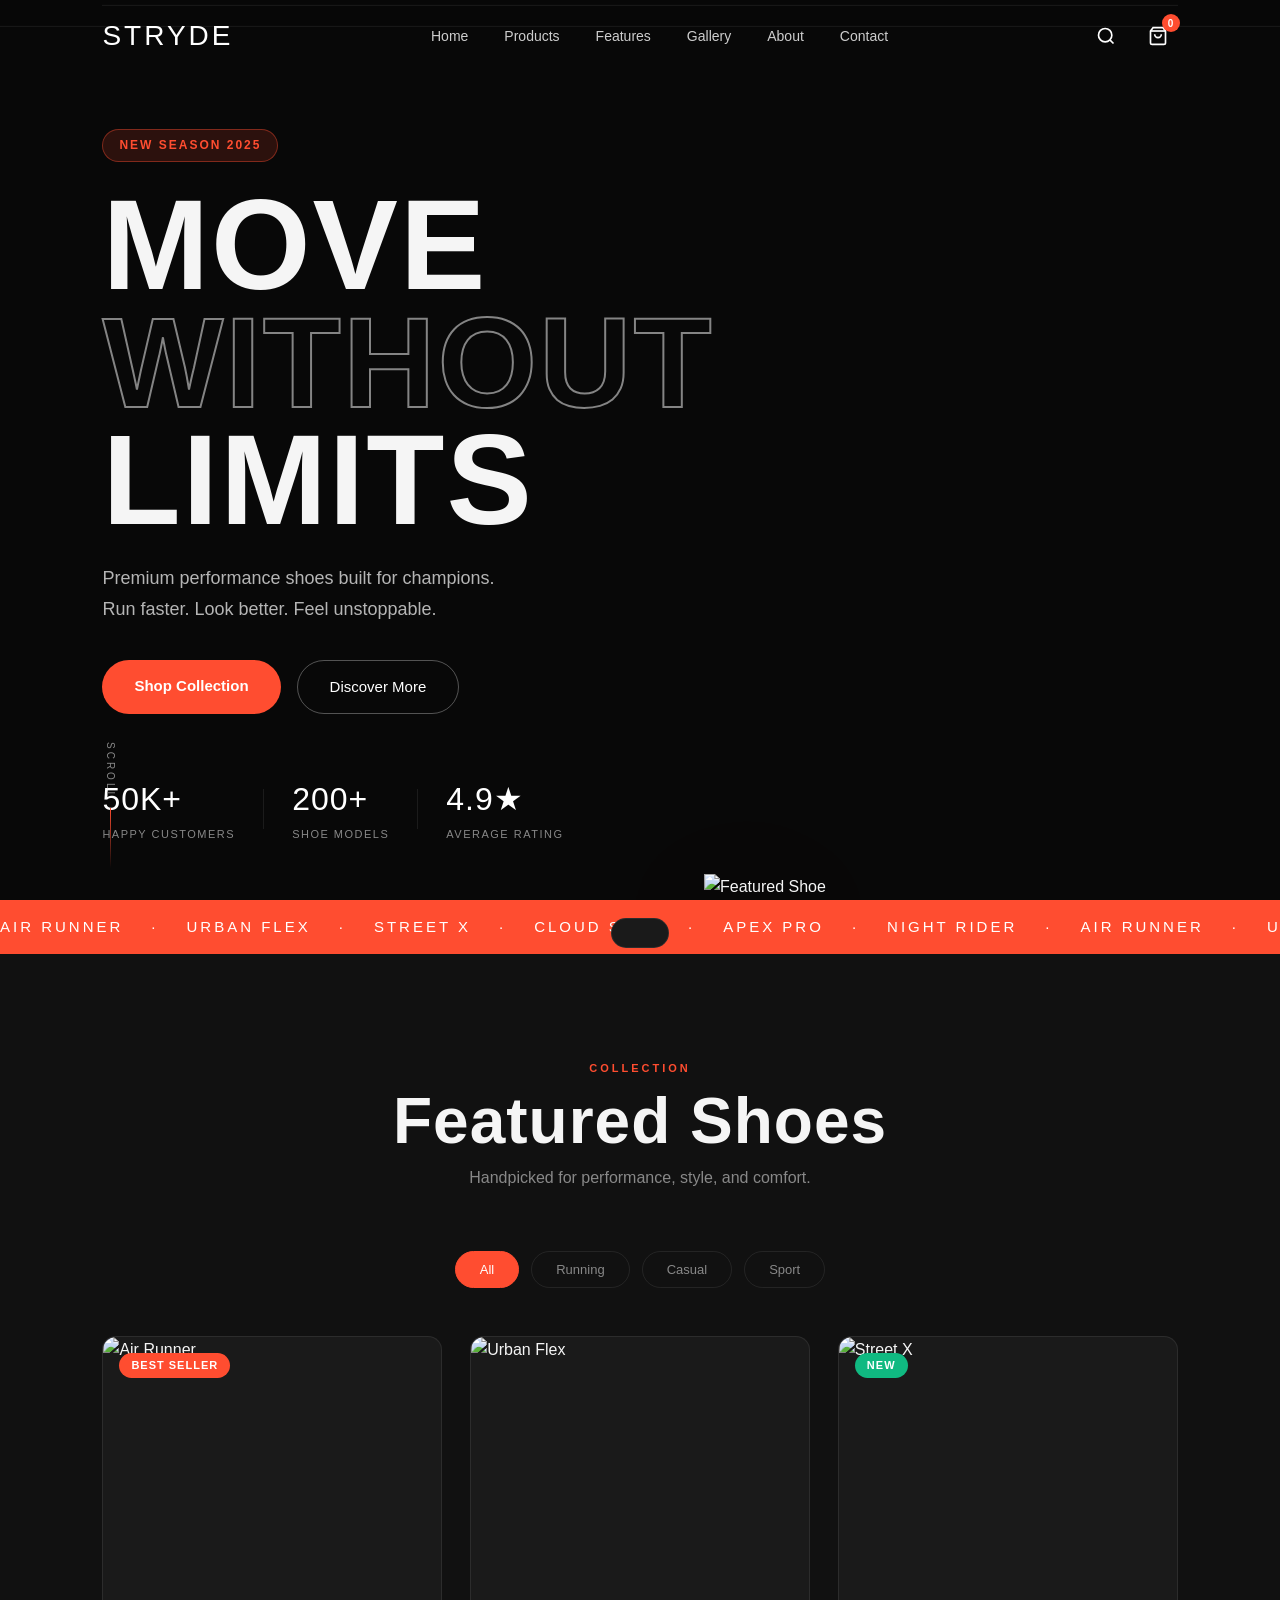
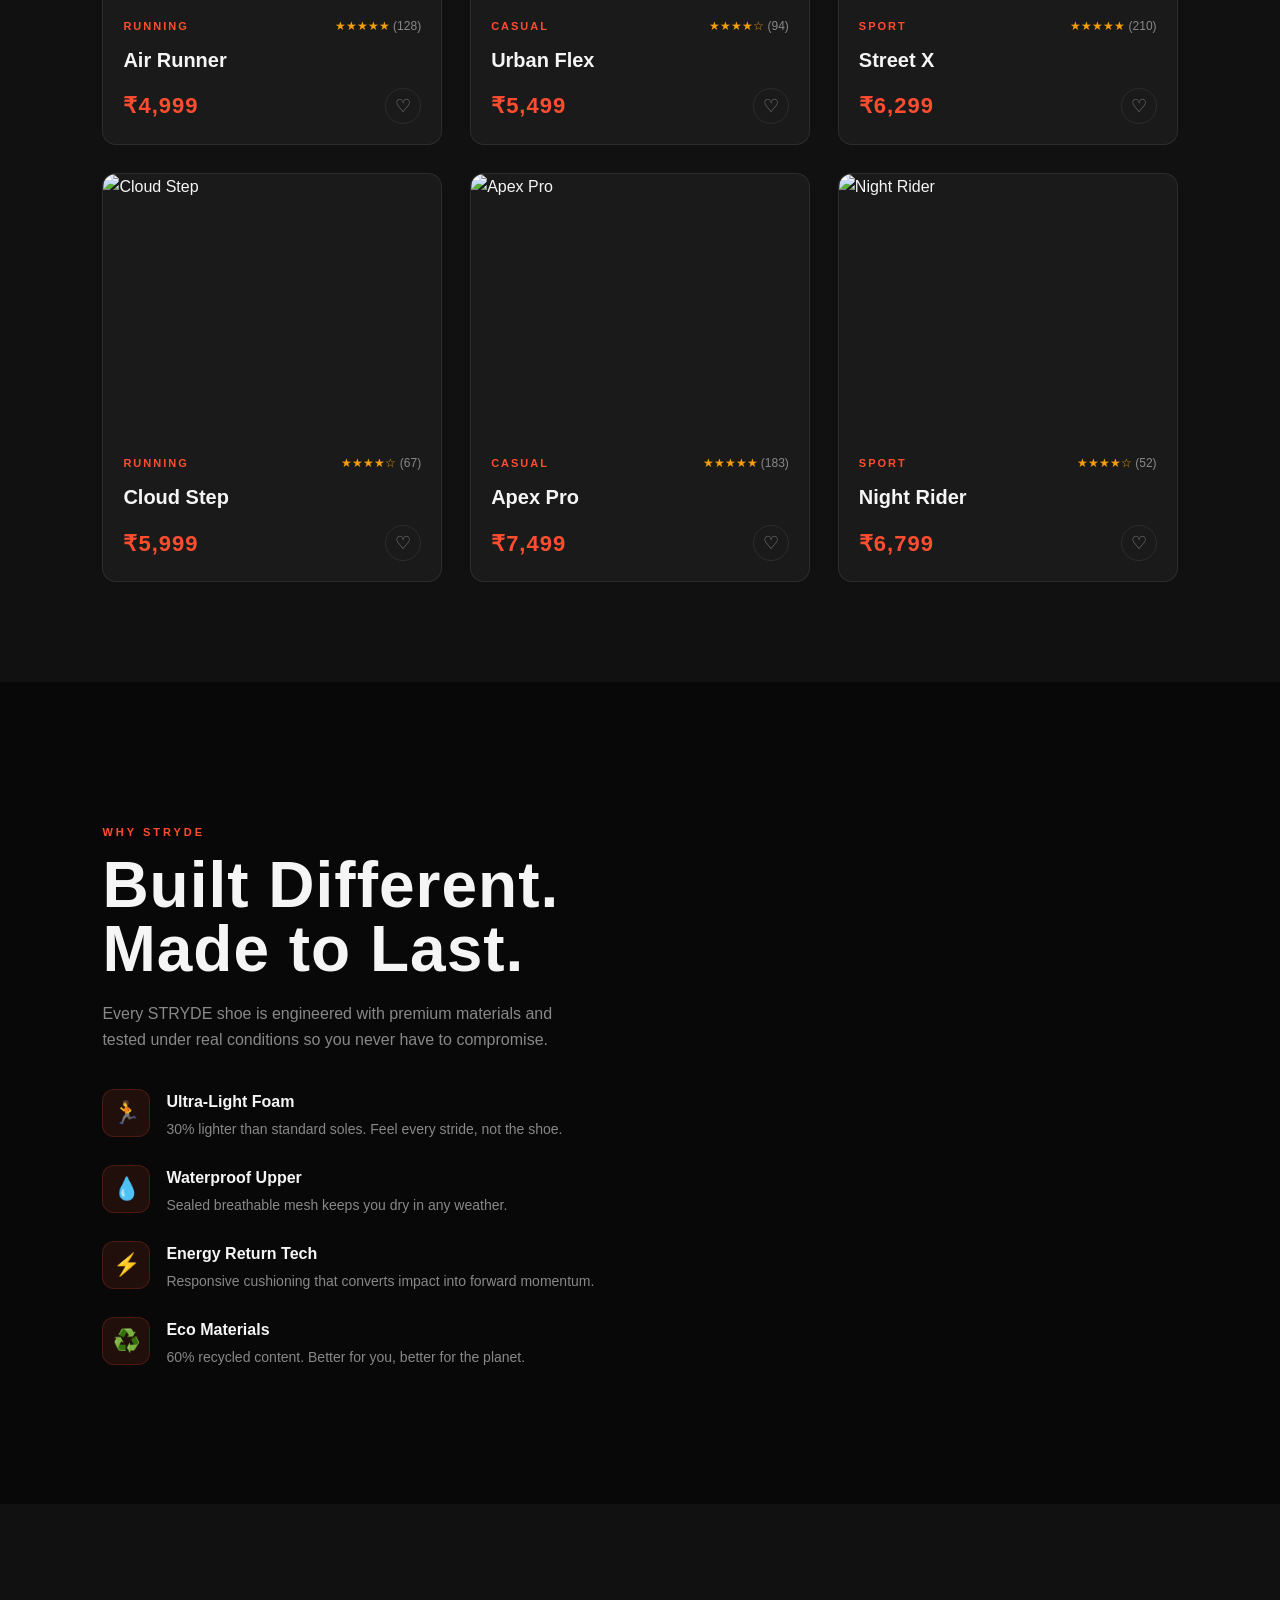
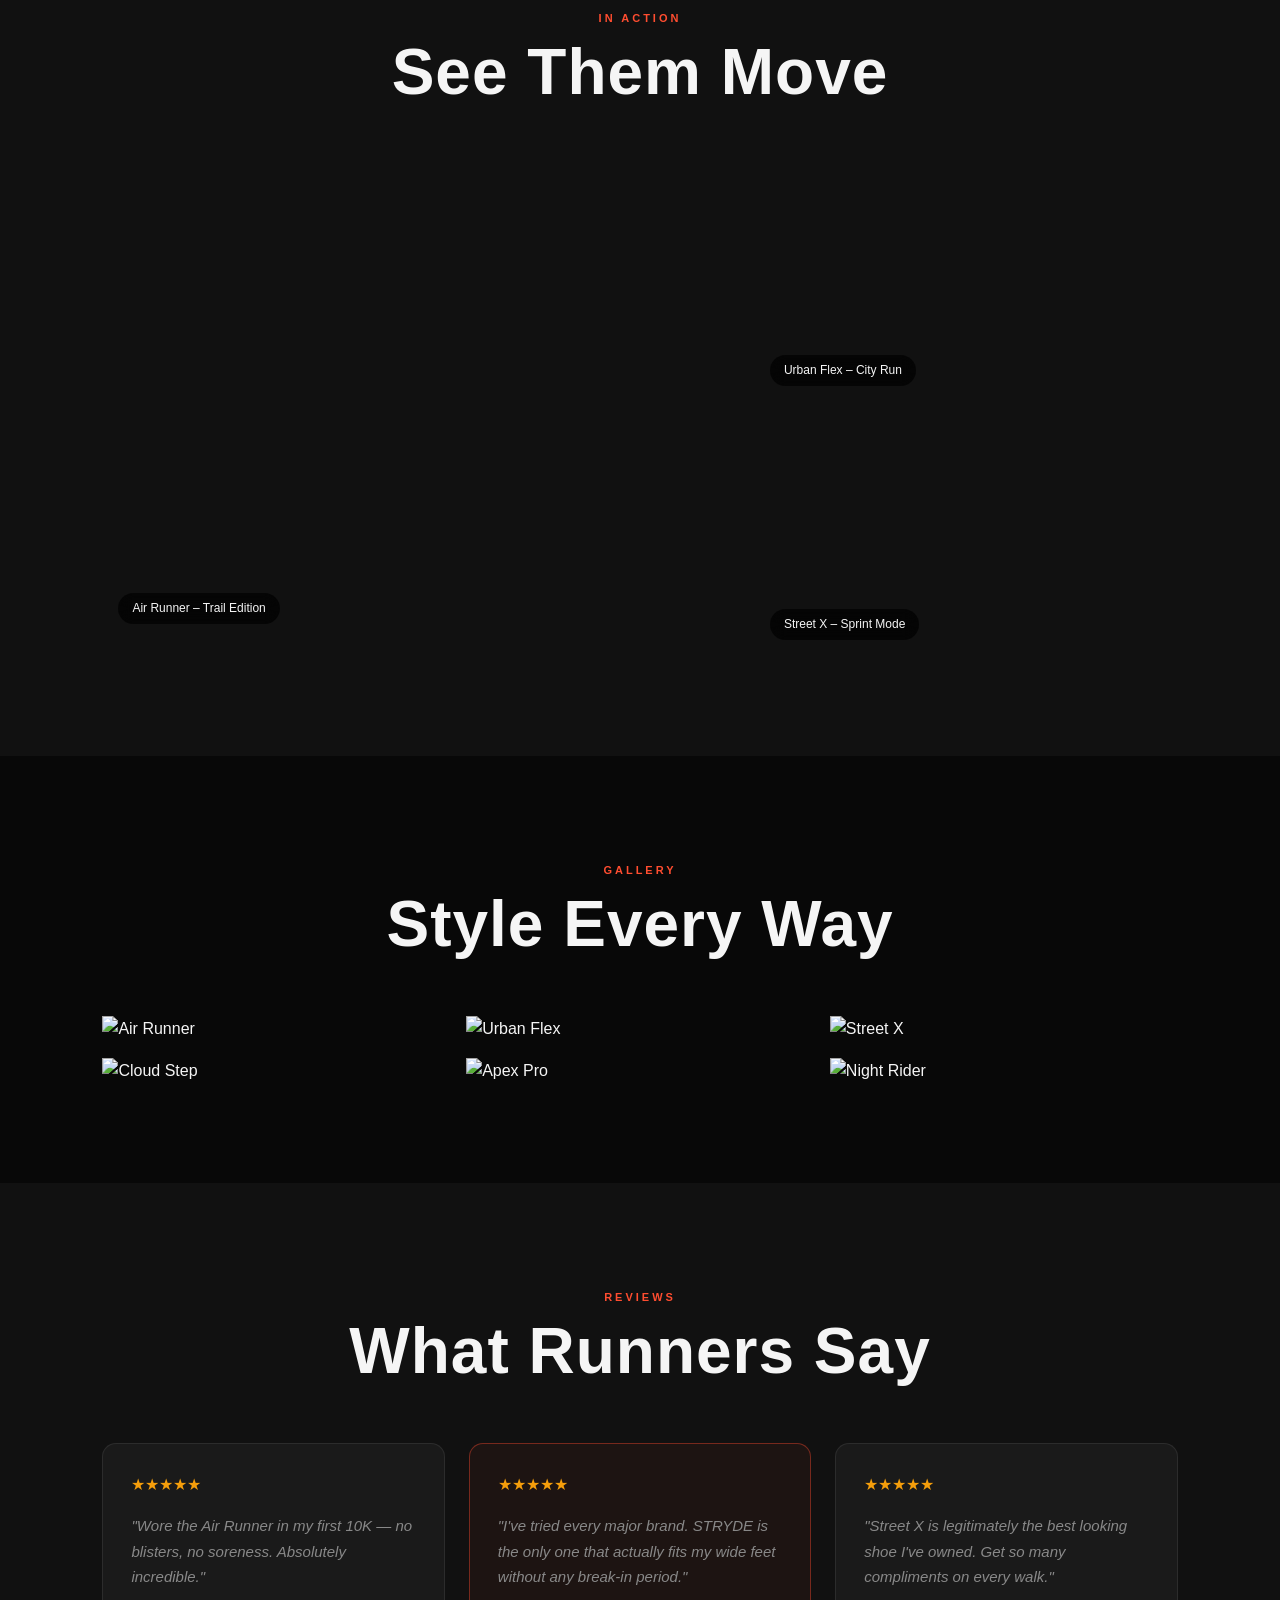
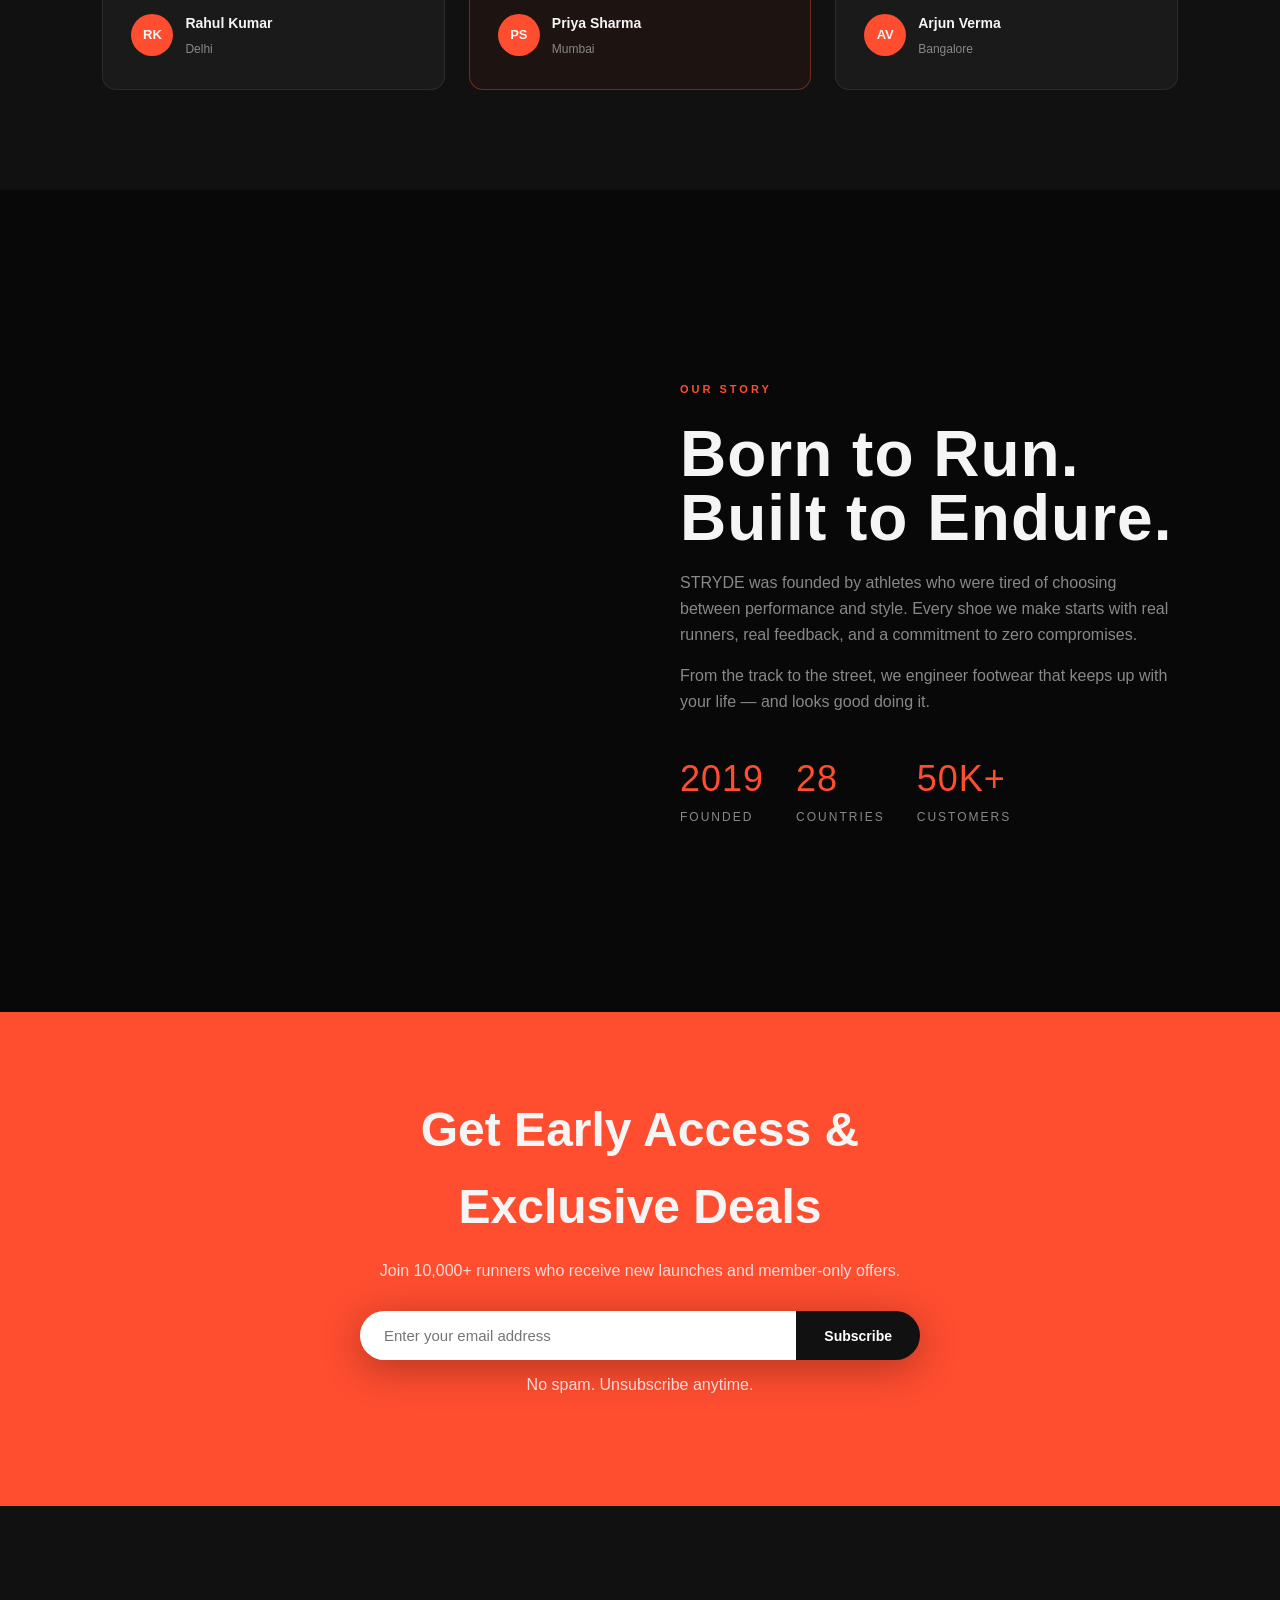
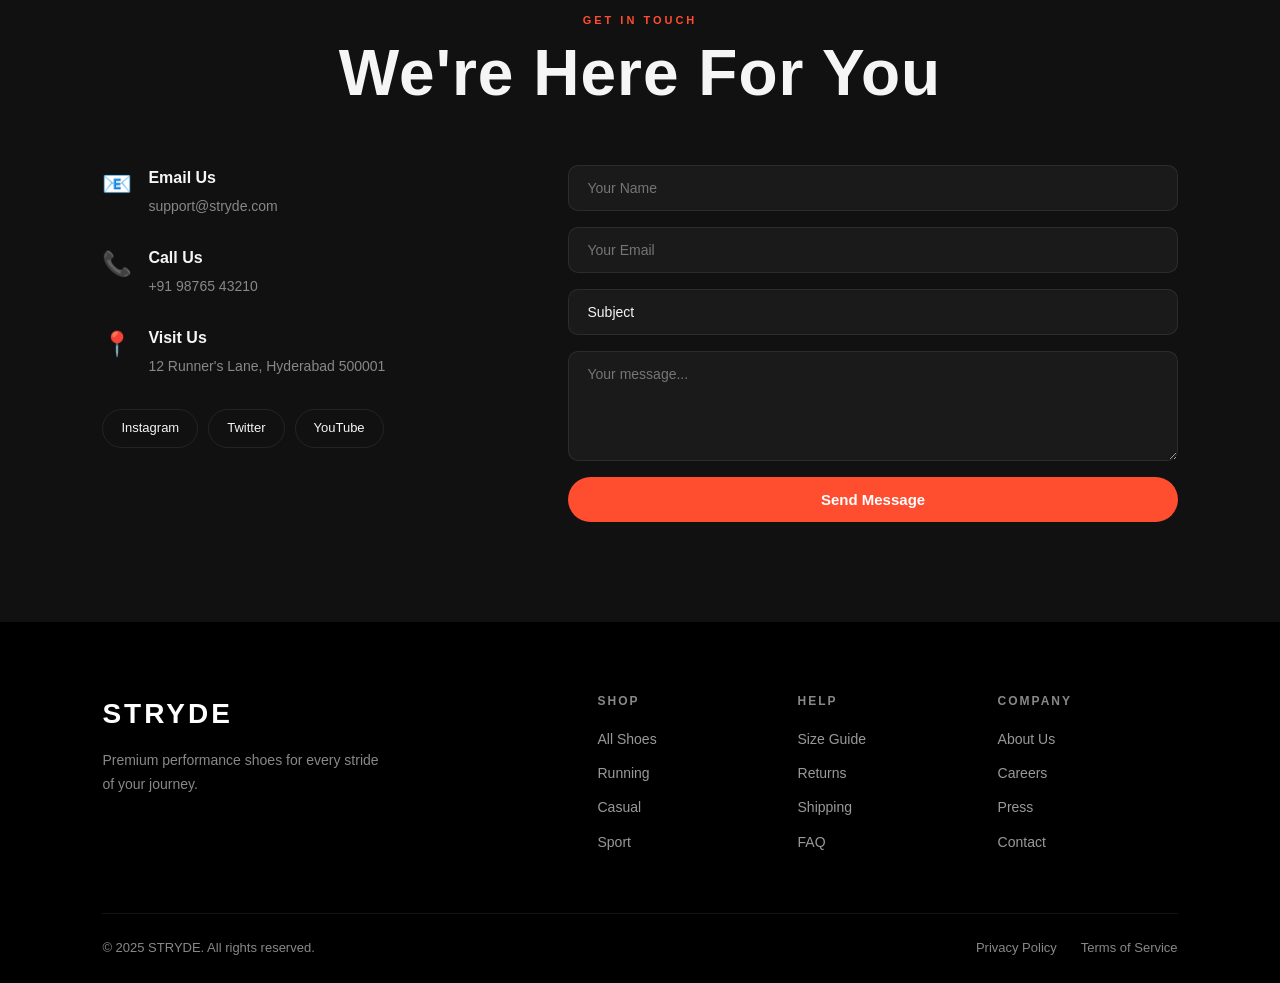
==== commit 697d4132: "Update index.html" ====
--- a/index.html
+++ b/index.html
@@ -75,7 +75,7 @@
     </div>
   </div>
   <div class="hero-shoe-img">
-    <img src="shoe1.jpg" alt="Featured Shoe" class="floating-shoe">
+   <img src="images/shoe1.jpg" alt="Featured Shoe" class="floating-shoe">
   </div>
   <div class="scroll-hint">
     <span>Scroll</span>
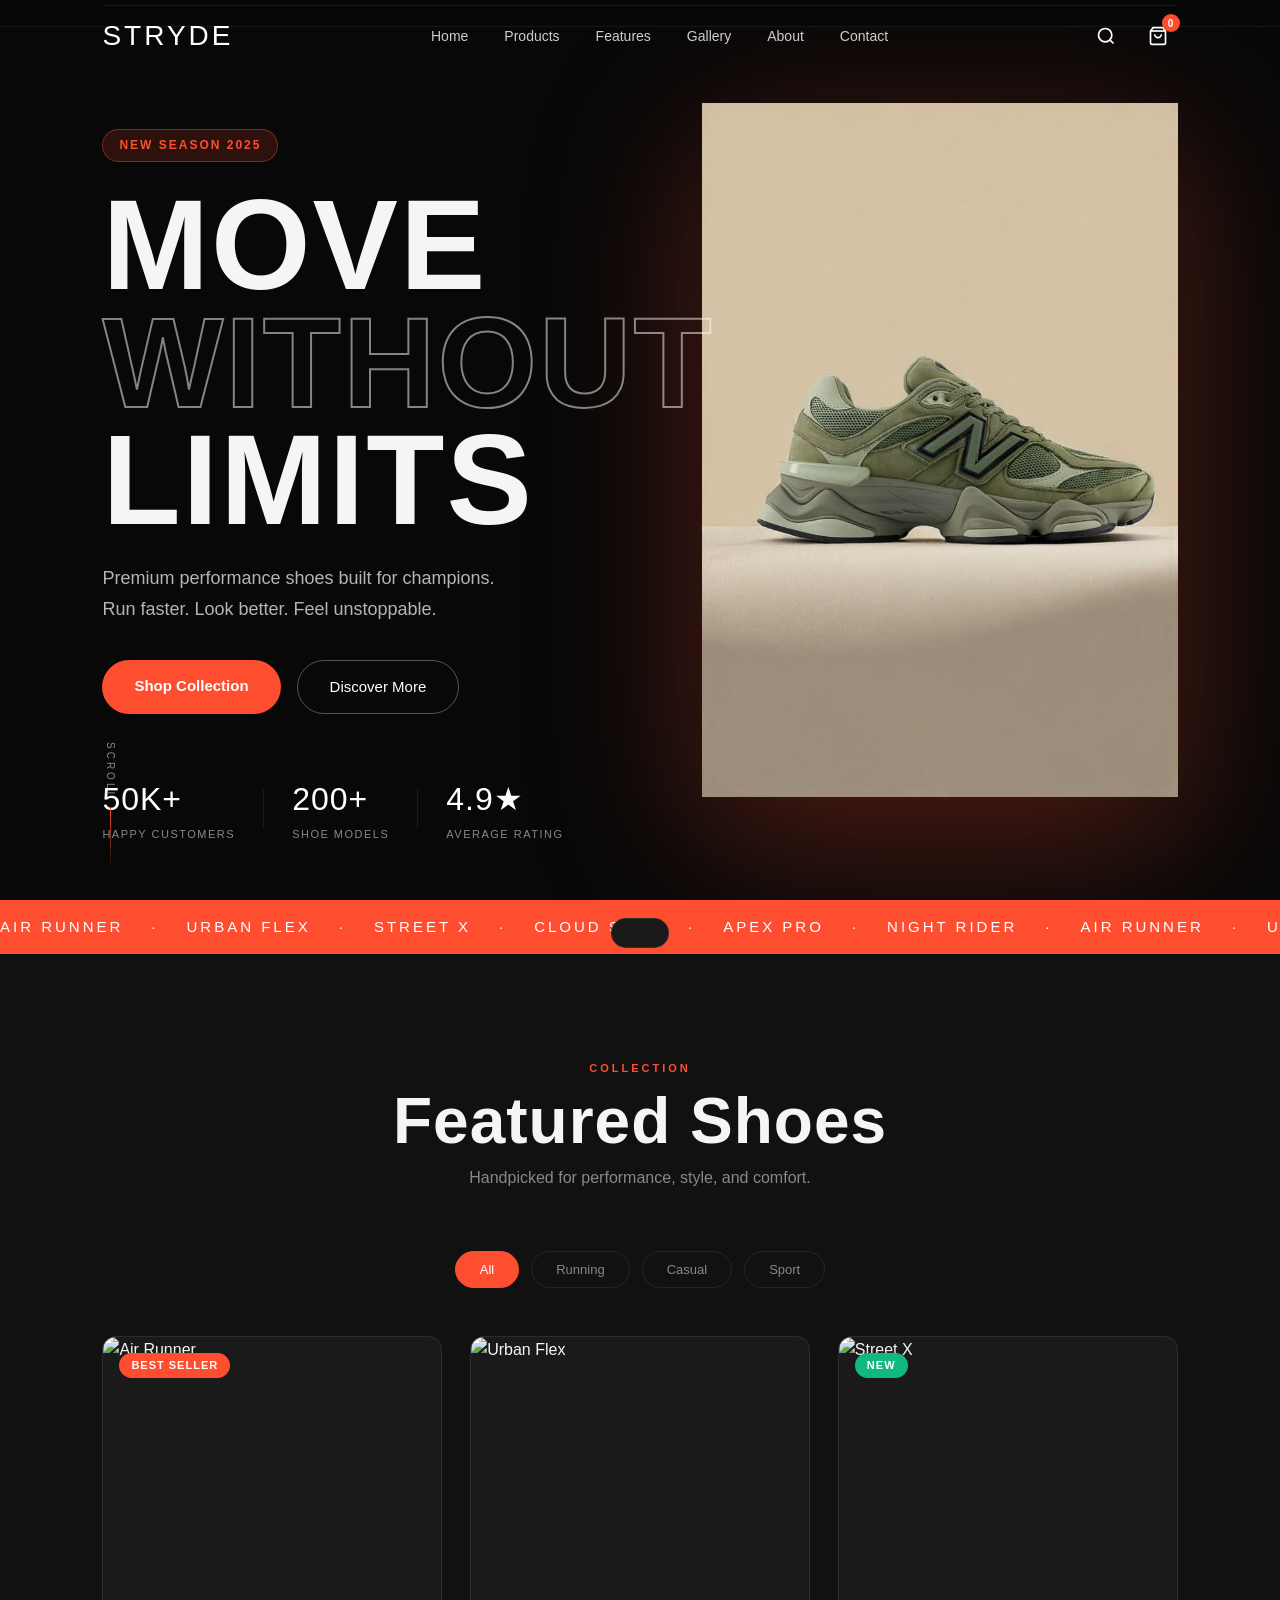
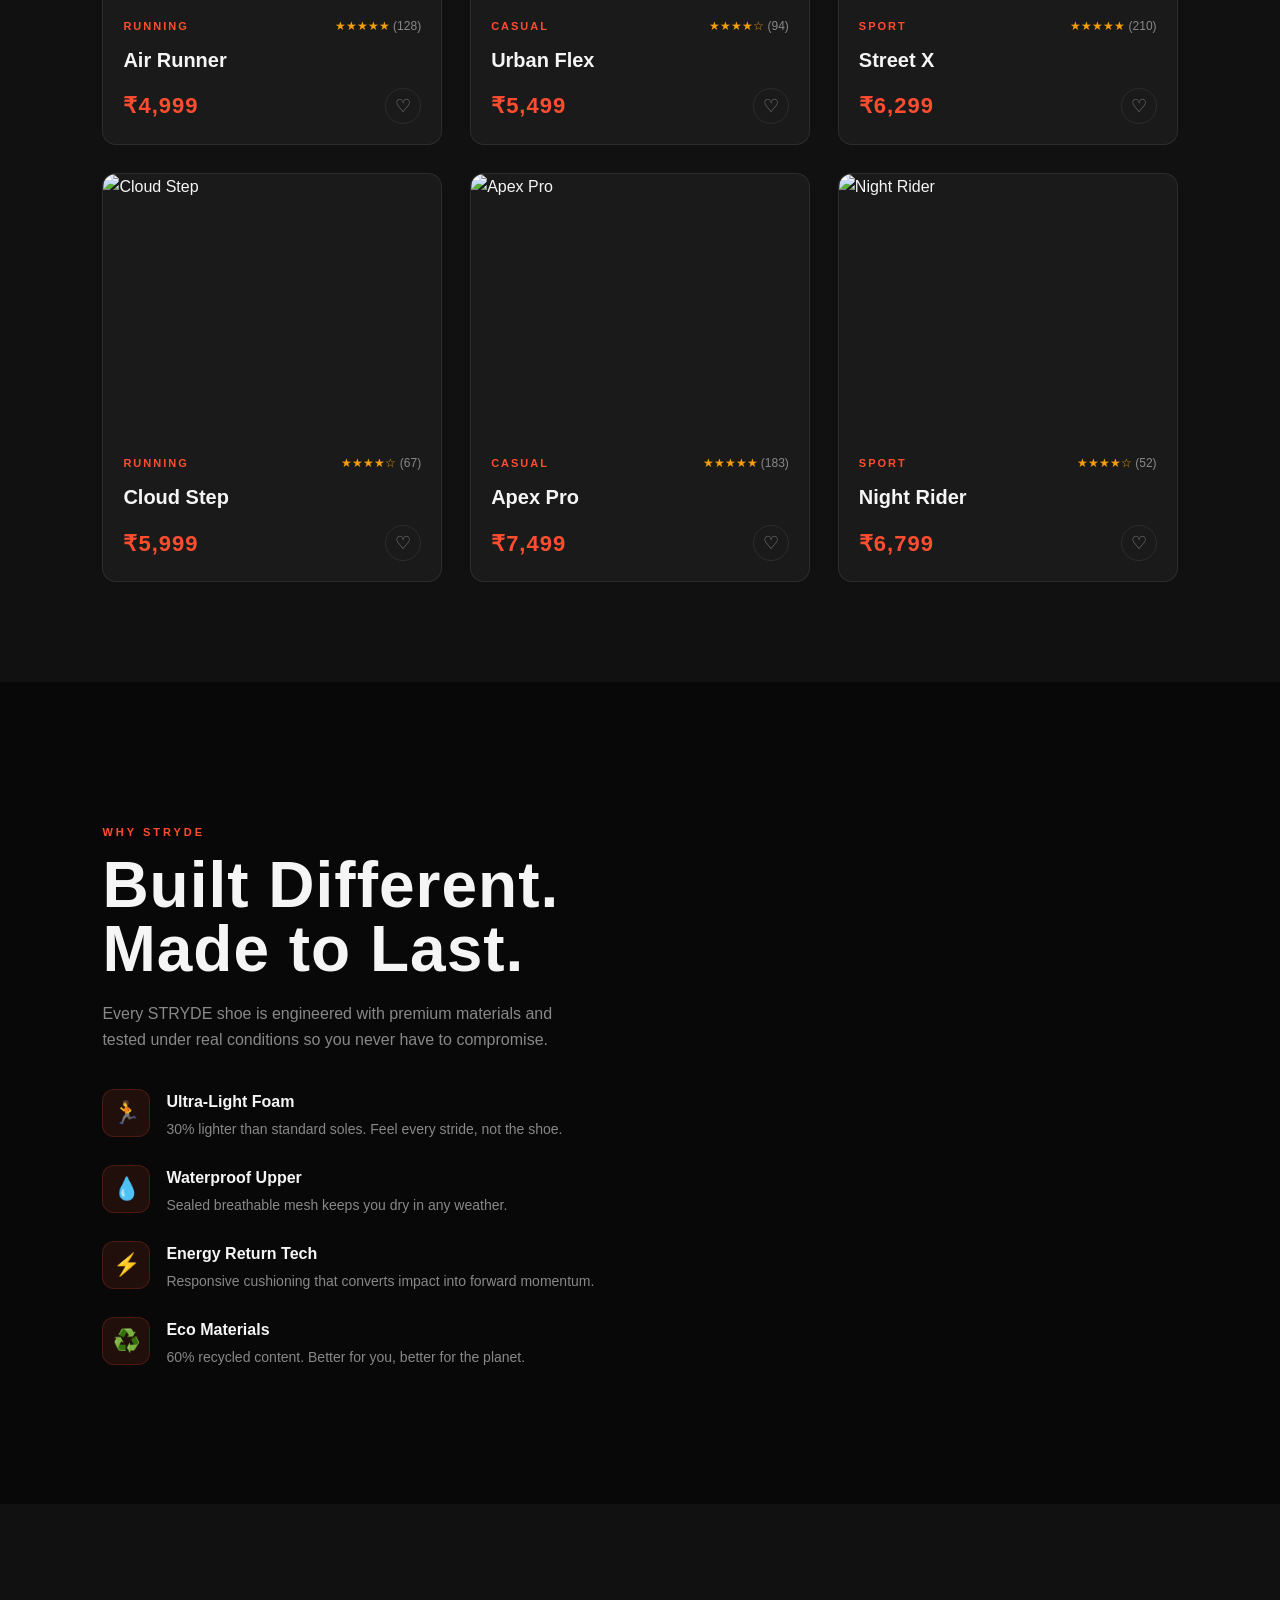
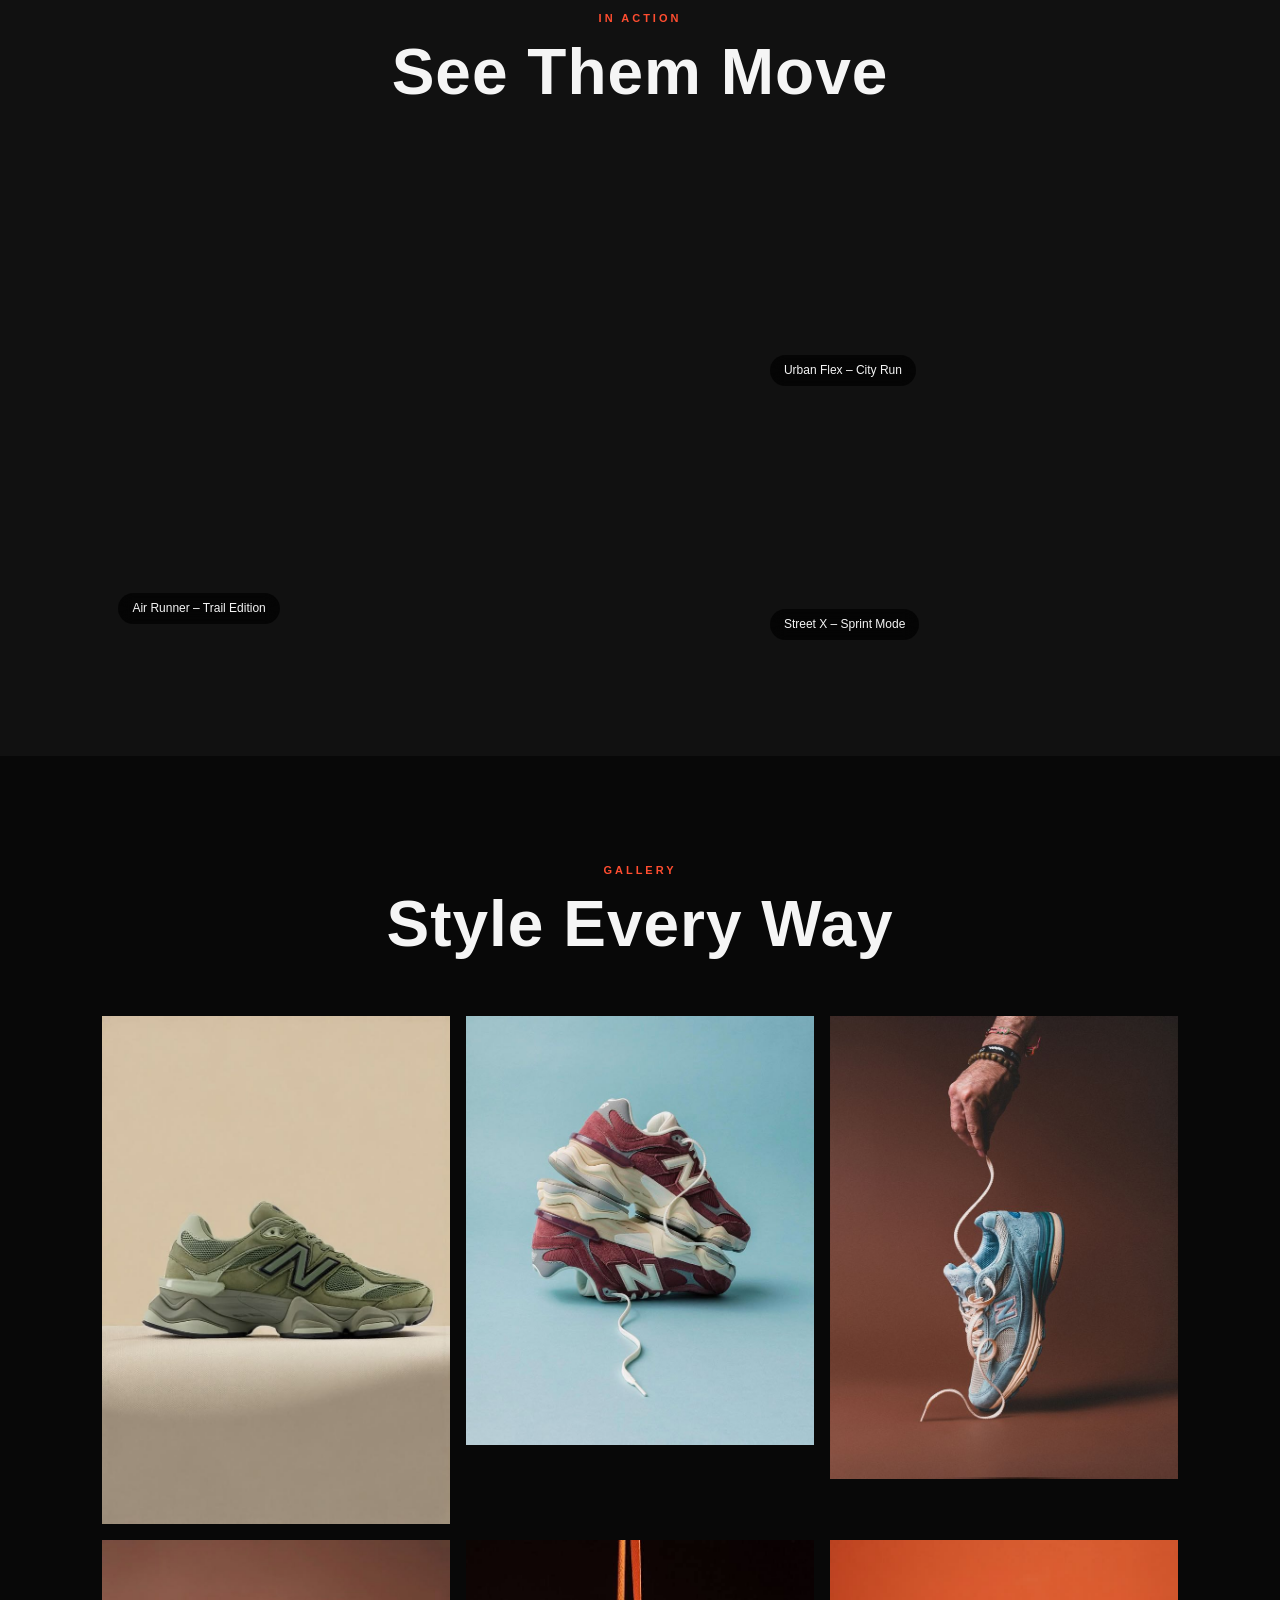
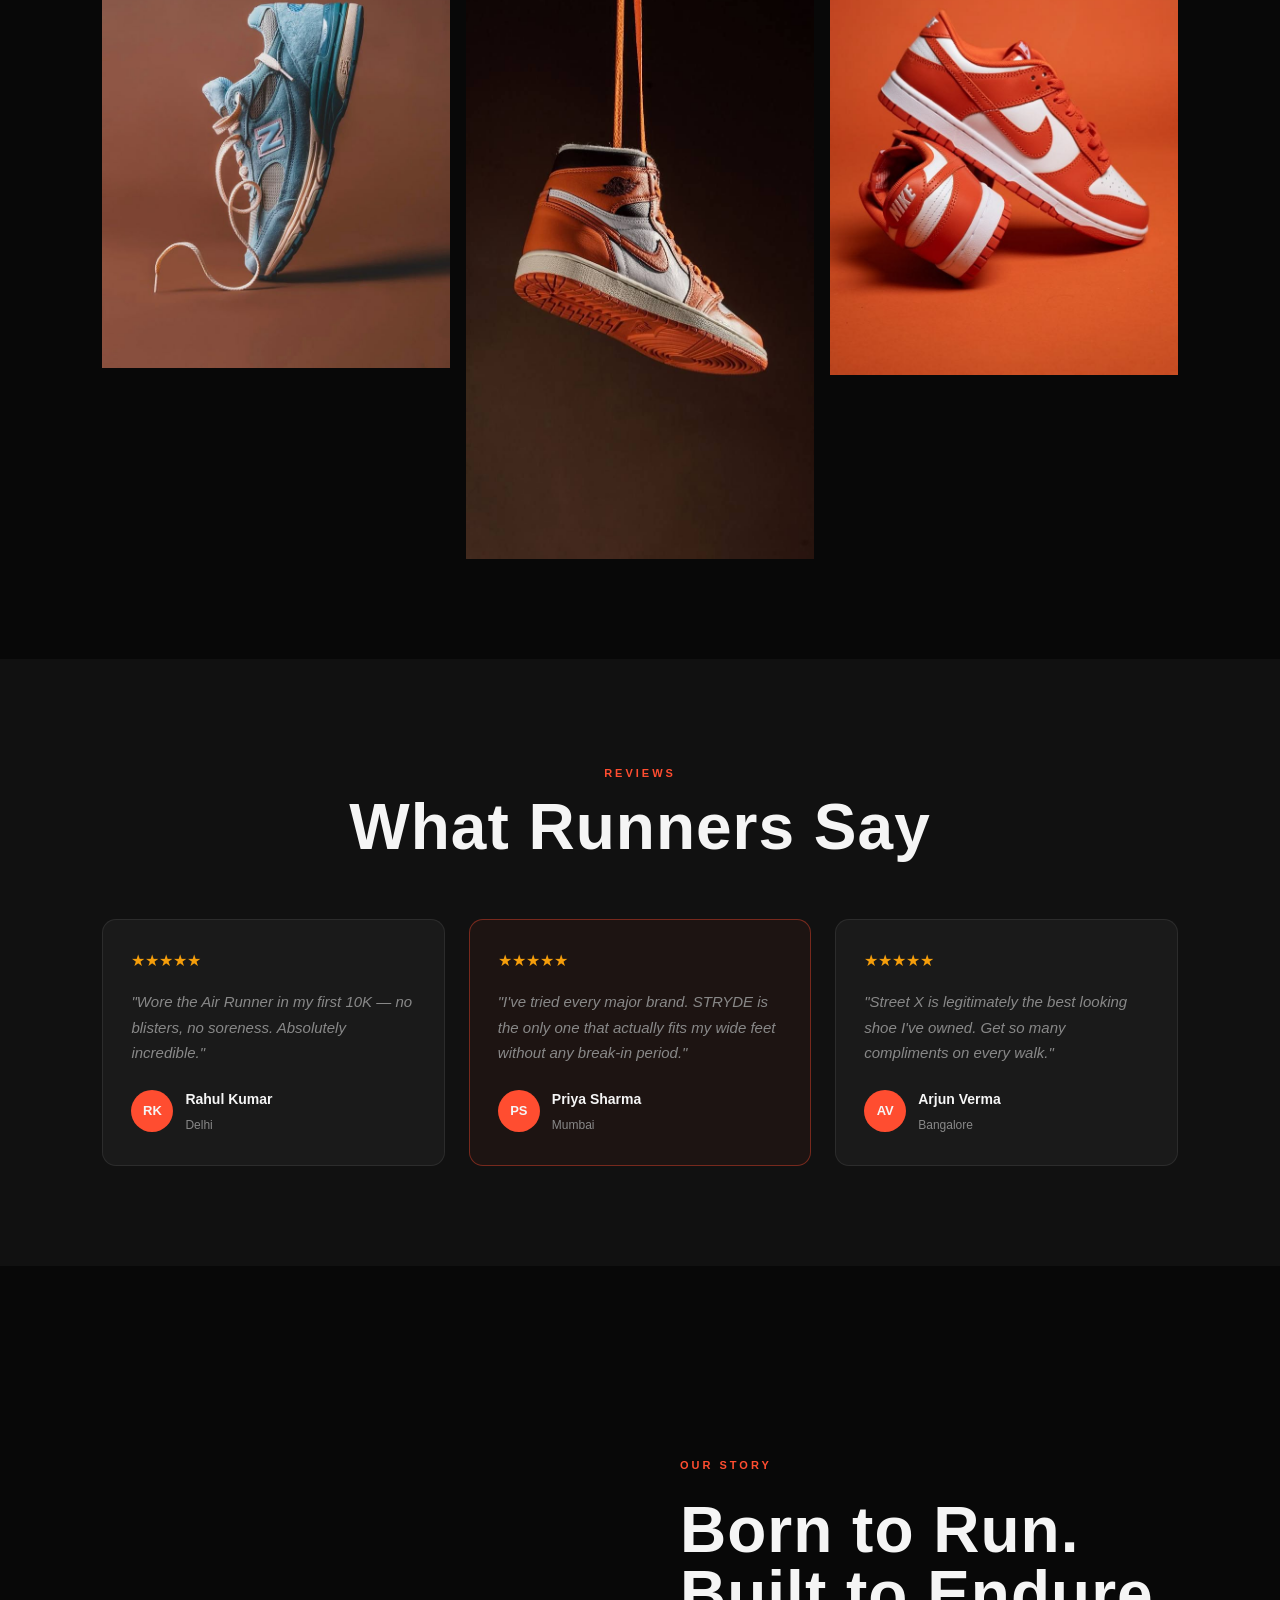
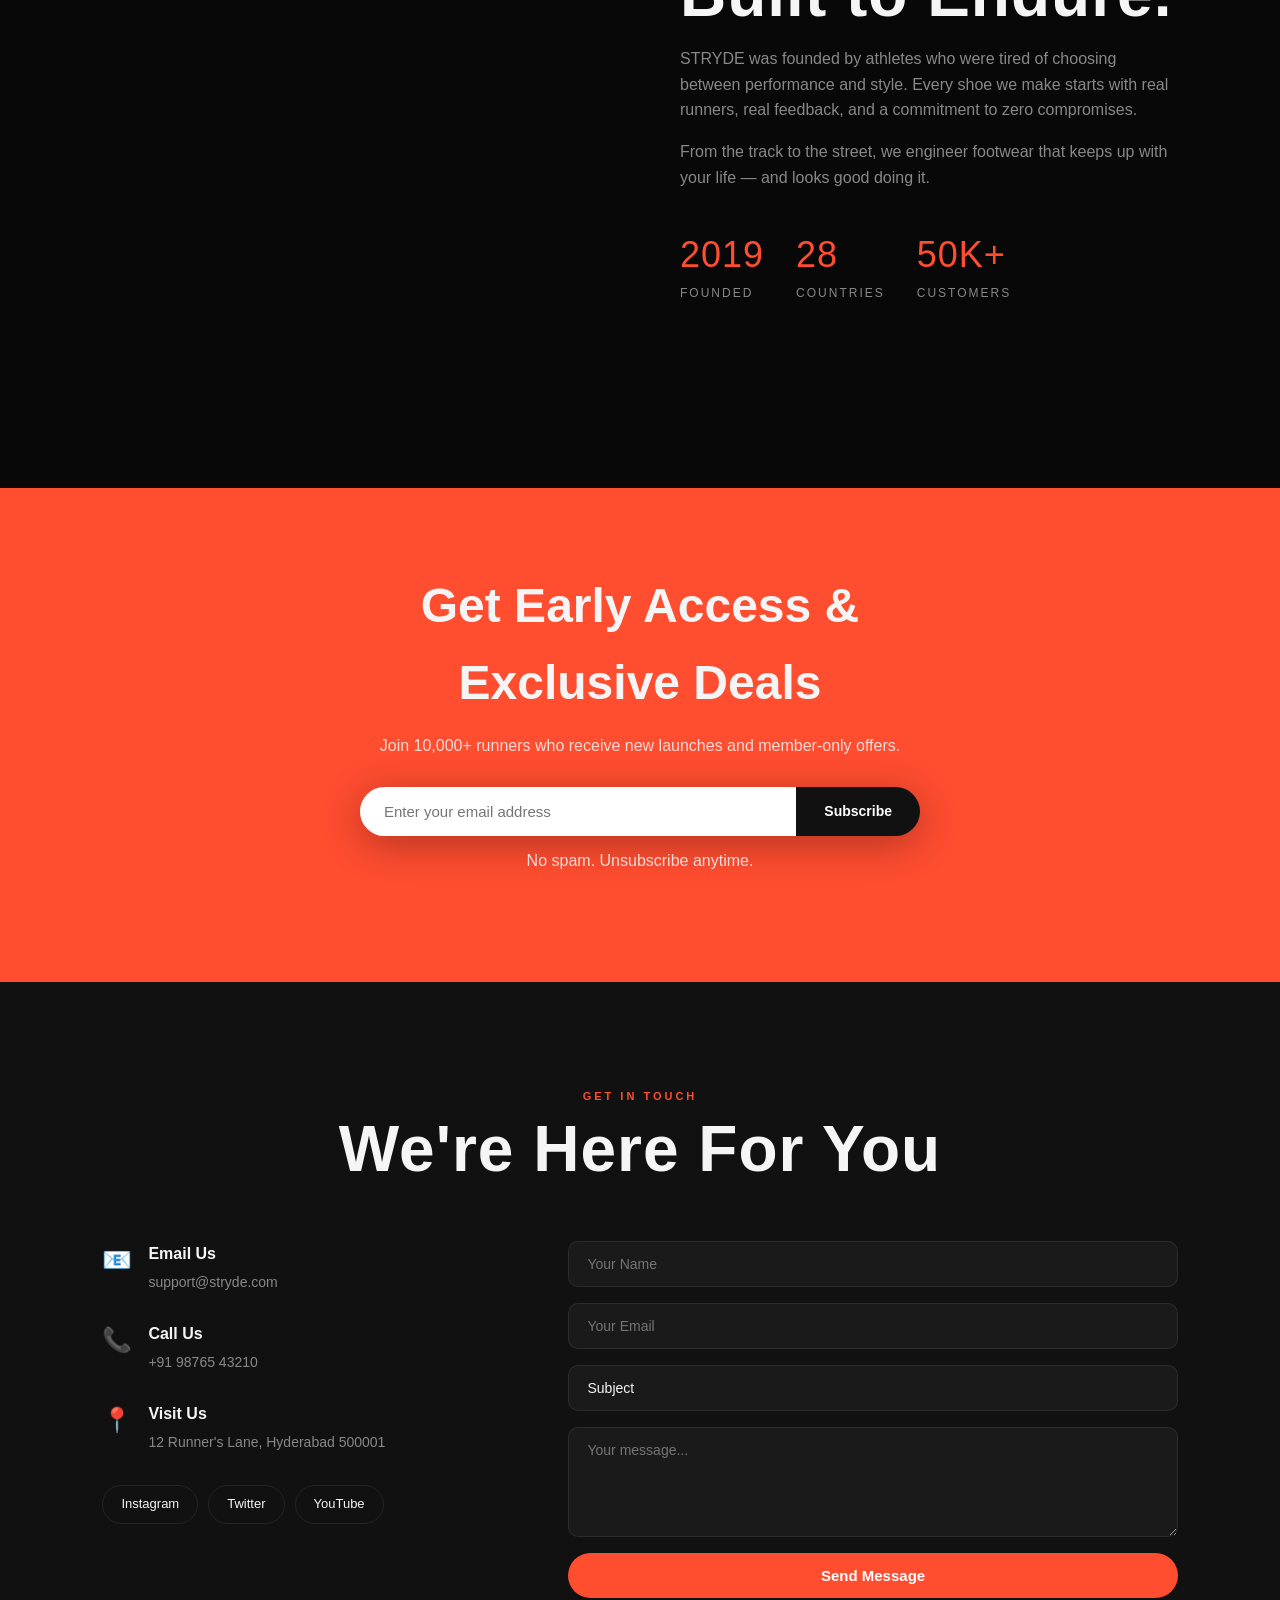
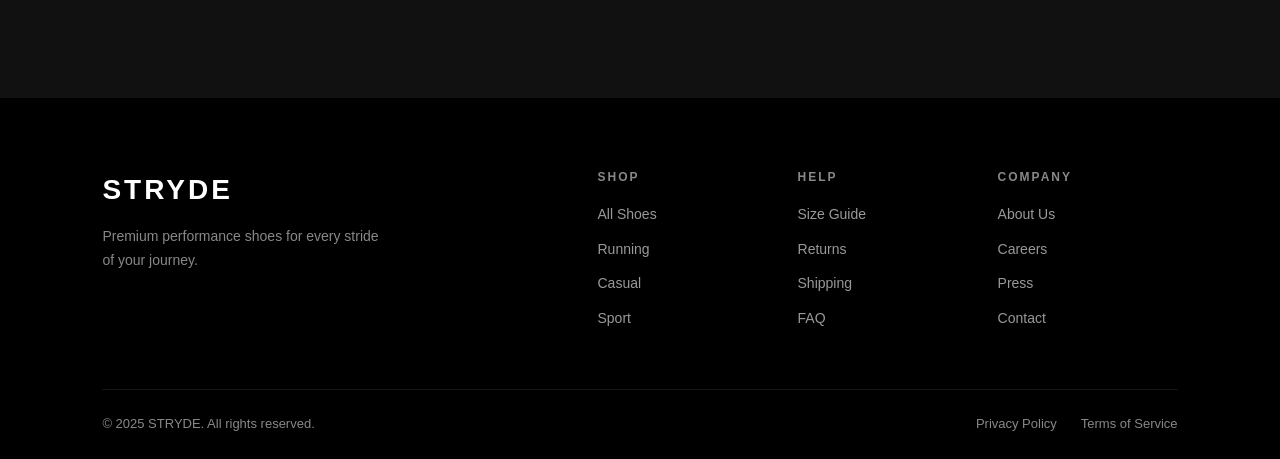
==== commit 02a7c6ec: "Update index.html" ====
--- a/index.html
+++ b/index.html
@@ -74,8 +74,8 @@
       <div class="stat"><span class="stat-num">4.9★</span><span class="stat-label">Average Rating</span></div>
     </div>
   </div>
-  <div class="hero-shoe-img">
-   <img src="images/shoe1.jpg" alt="Featured Shoe" class="floating-shoe">
+  <div class="hero-shoe">
+   <img src="shoe1.jpg" alt="Featured Shoe" class="floating-shoe">
   </div>
   <div class="scroll-hint">
     <span>Scroll</span>
@@ -327,12 +327,12 @@
     <h2 class="section-title">Style Every Way</h2>
   </div>
   <div class="gallery-grid">
-    <img src="images/shoe1.jpg" alt="Air Runner">
-    <img src="images/shoe2.jpg" alt="Urban Flex">
-    <img src="images/shoe3.jpg" alt="Street X">
-    <img src="images/shoe4.jpg" alt="Cloud Step">
-    <img src="images/shoe5.jpg" alt="Apex Pro">
-    <img src="images/shoe6.jpg" alt="Night Rider">
+    <img src="shoe1.jpg" alt="Air Runner">
+    <img src="shoe2.jpg" alt="Urban Flex">
+    <img src="shoe3.jpg" alt="Street X">
+    <img src="shoe4.jpg" alt="Cloud Step">
+    <img src="shoe5.jpg" alt="Apex Pro">
+    <img src="shoe6.jpg" alt="Night Rider">
   </div>
 </section>
 
